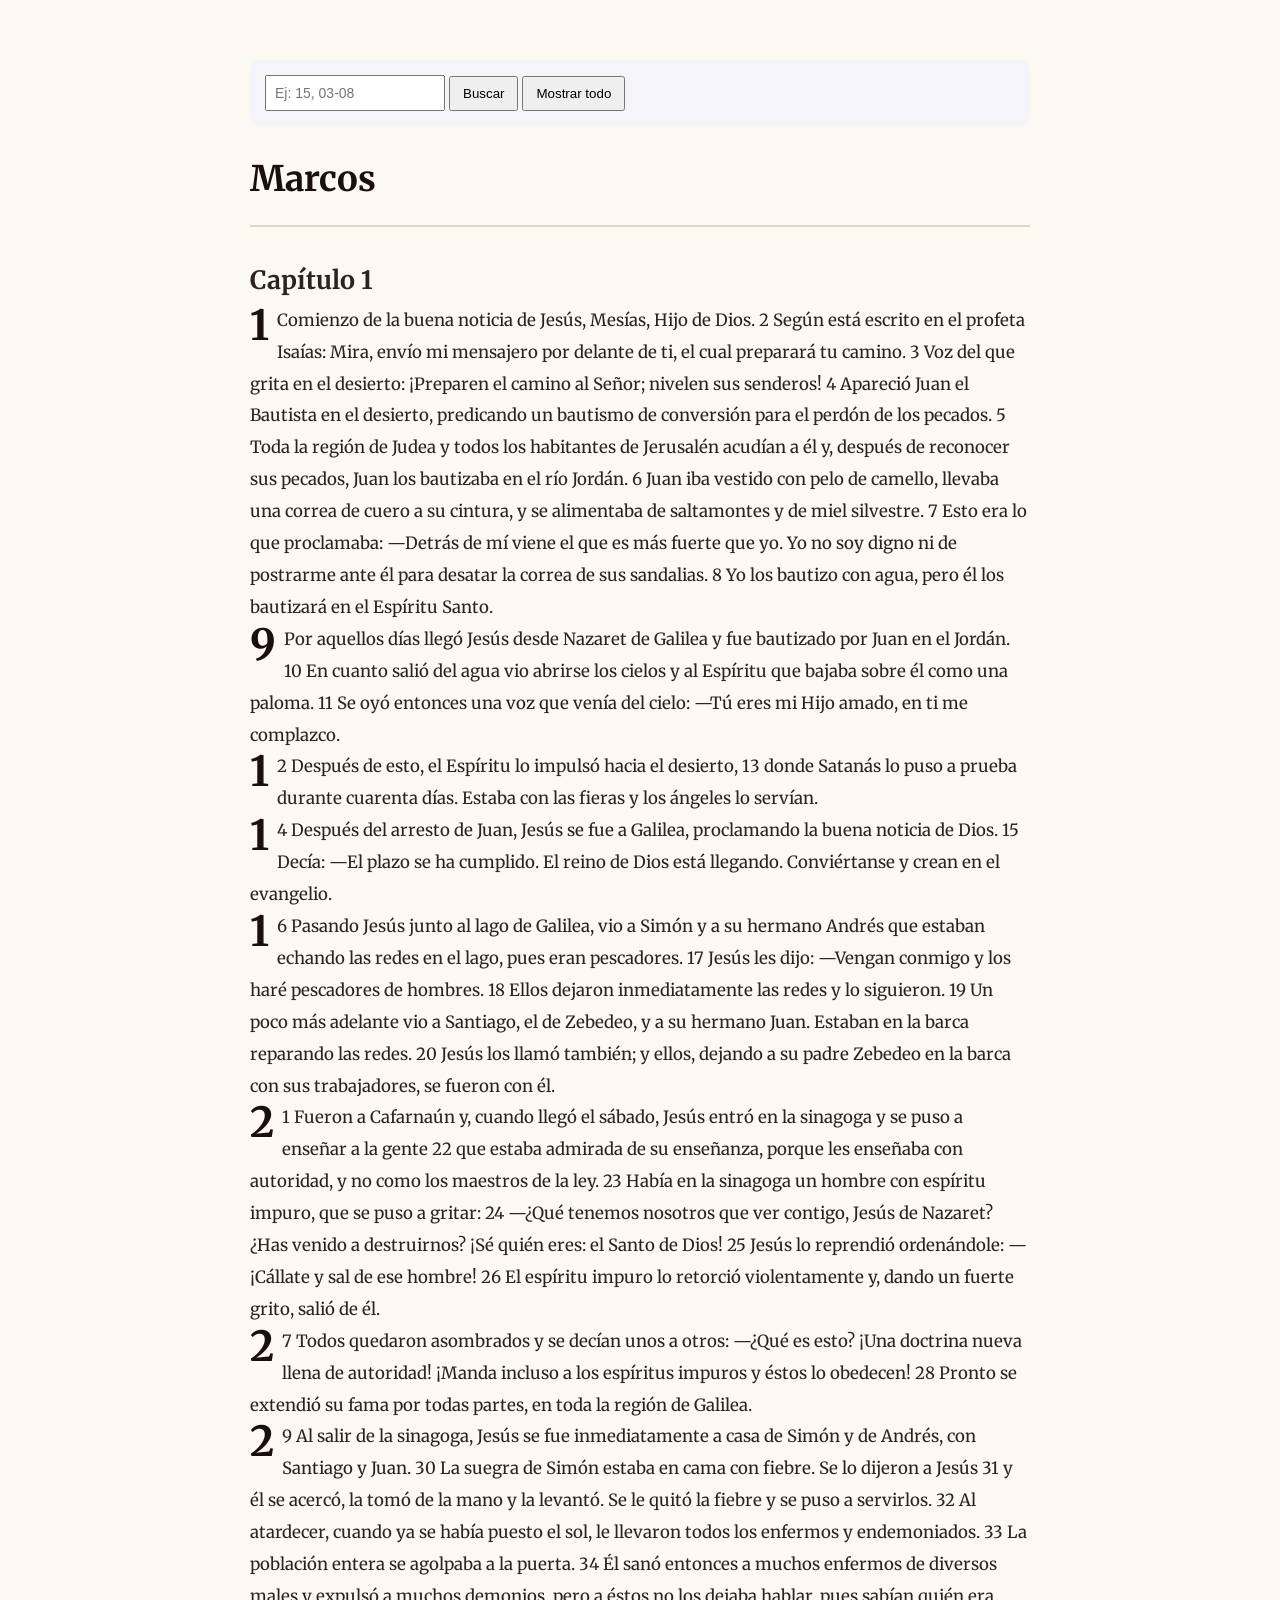
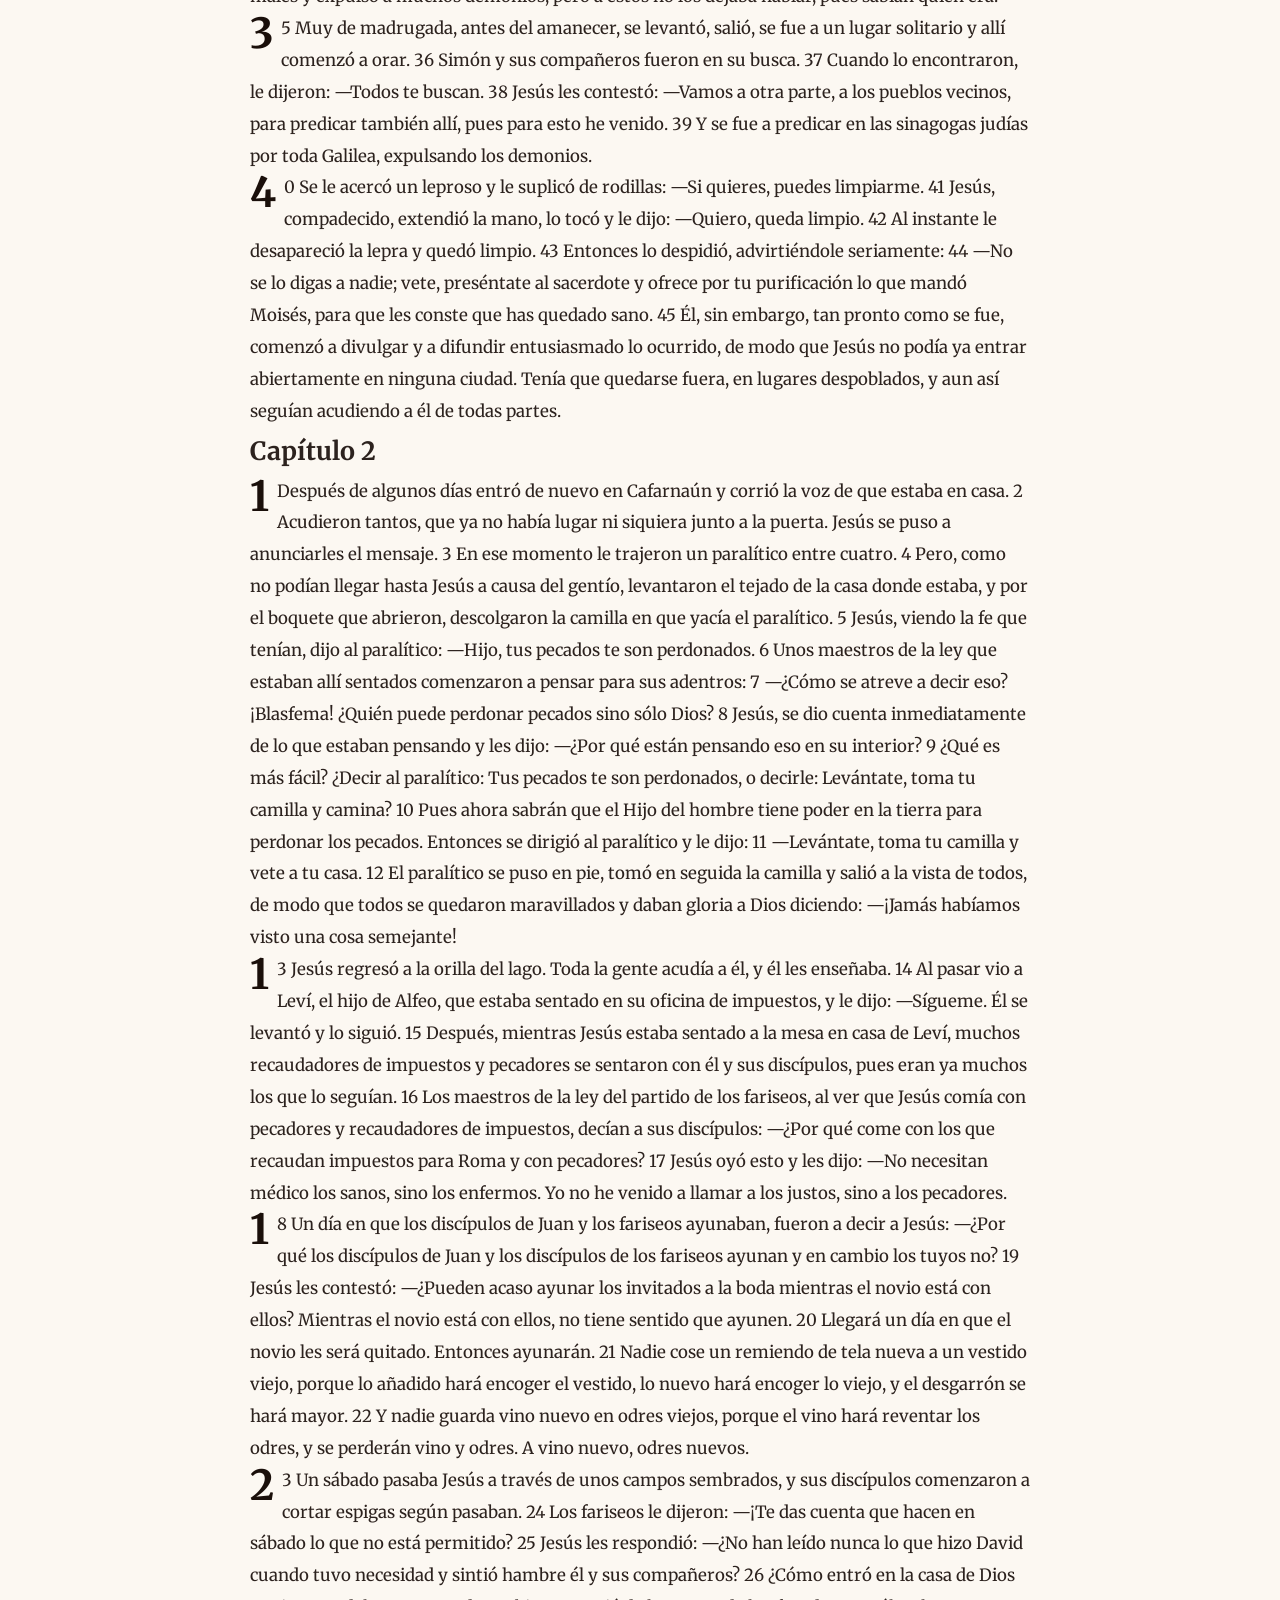
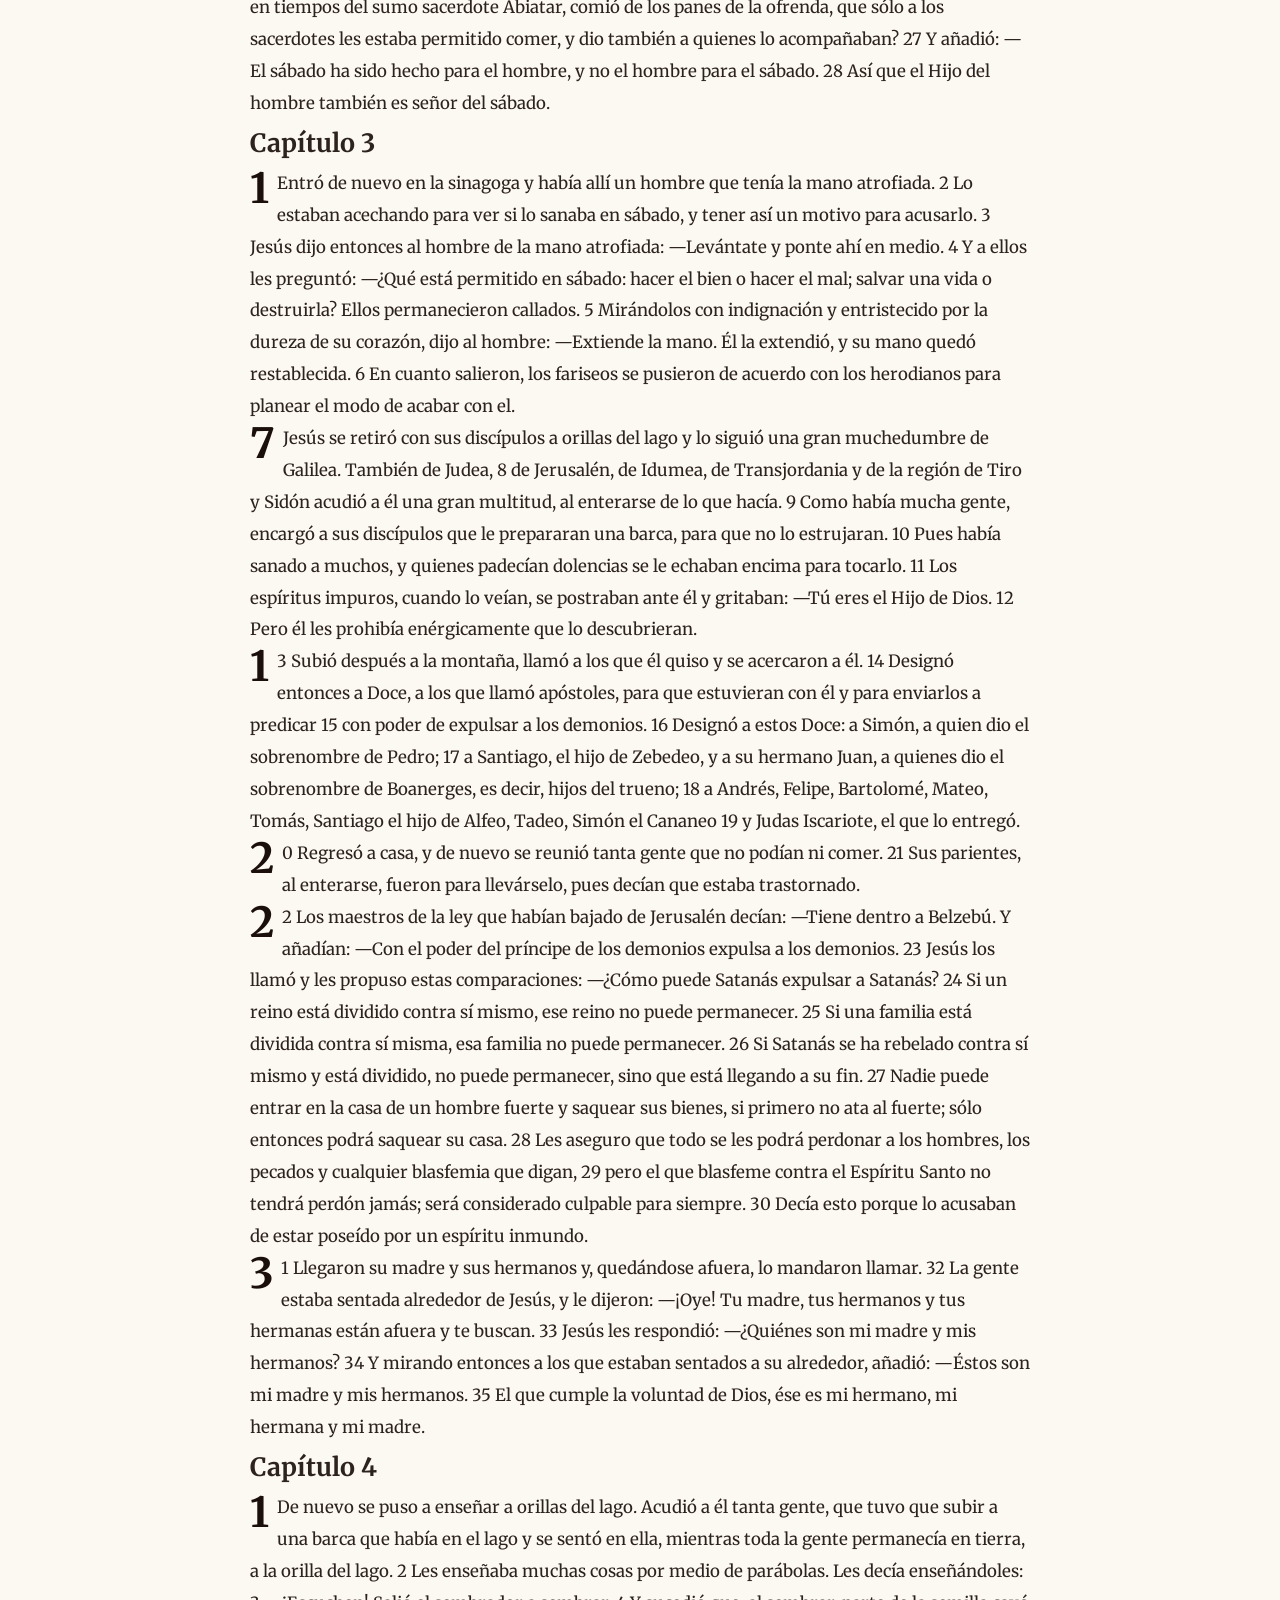
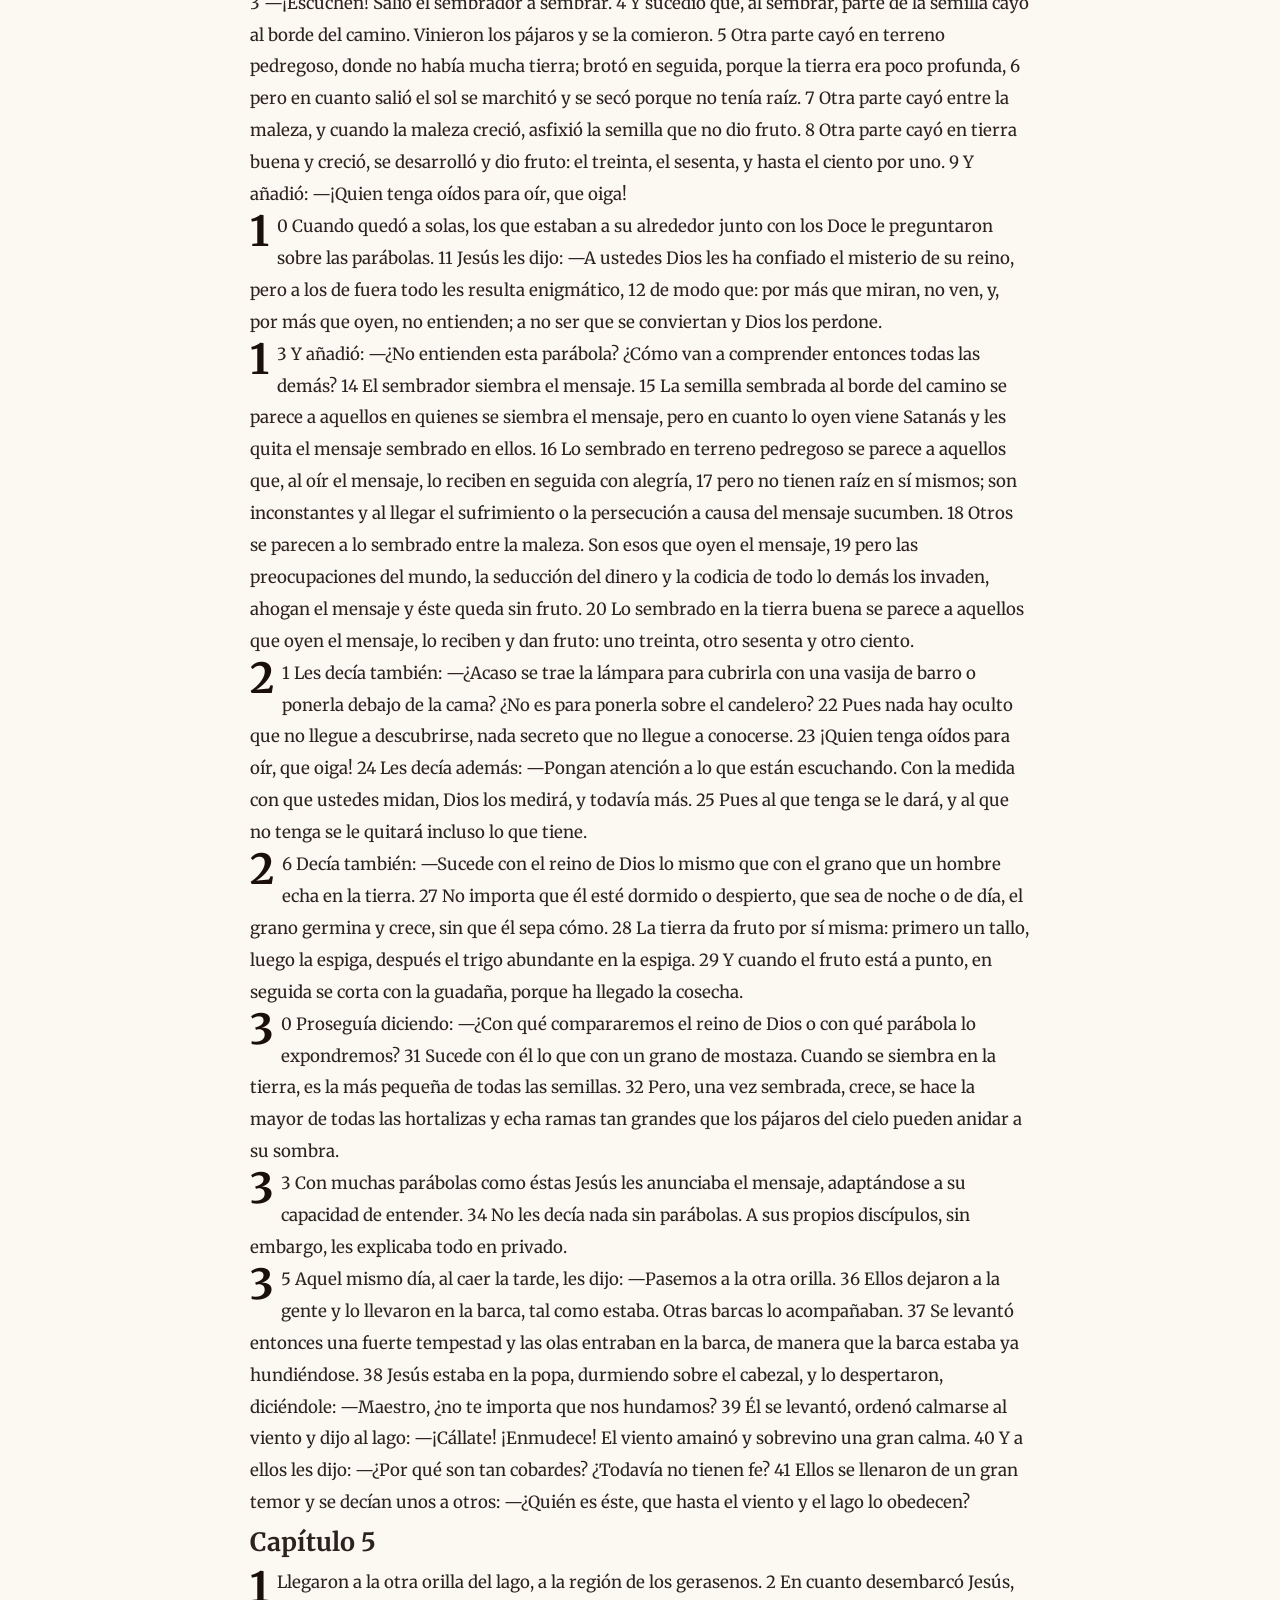
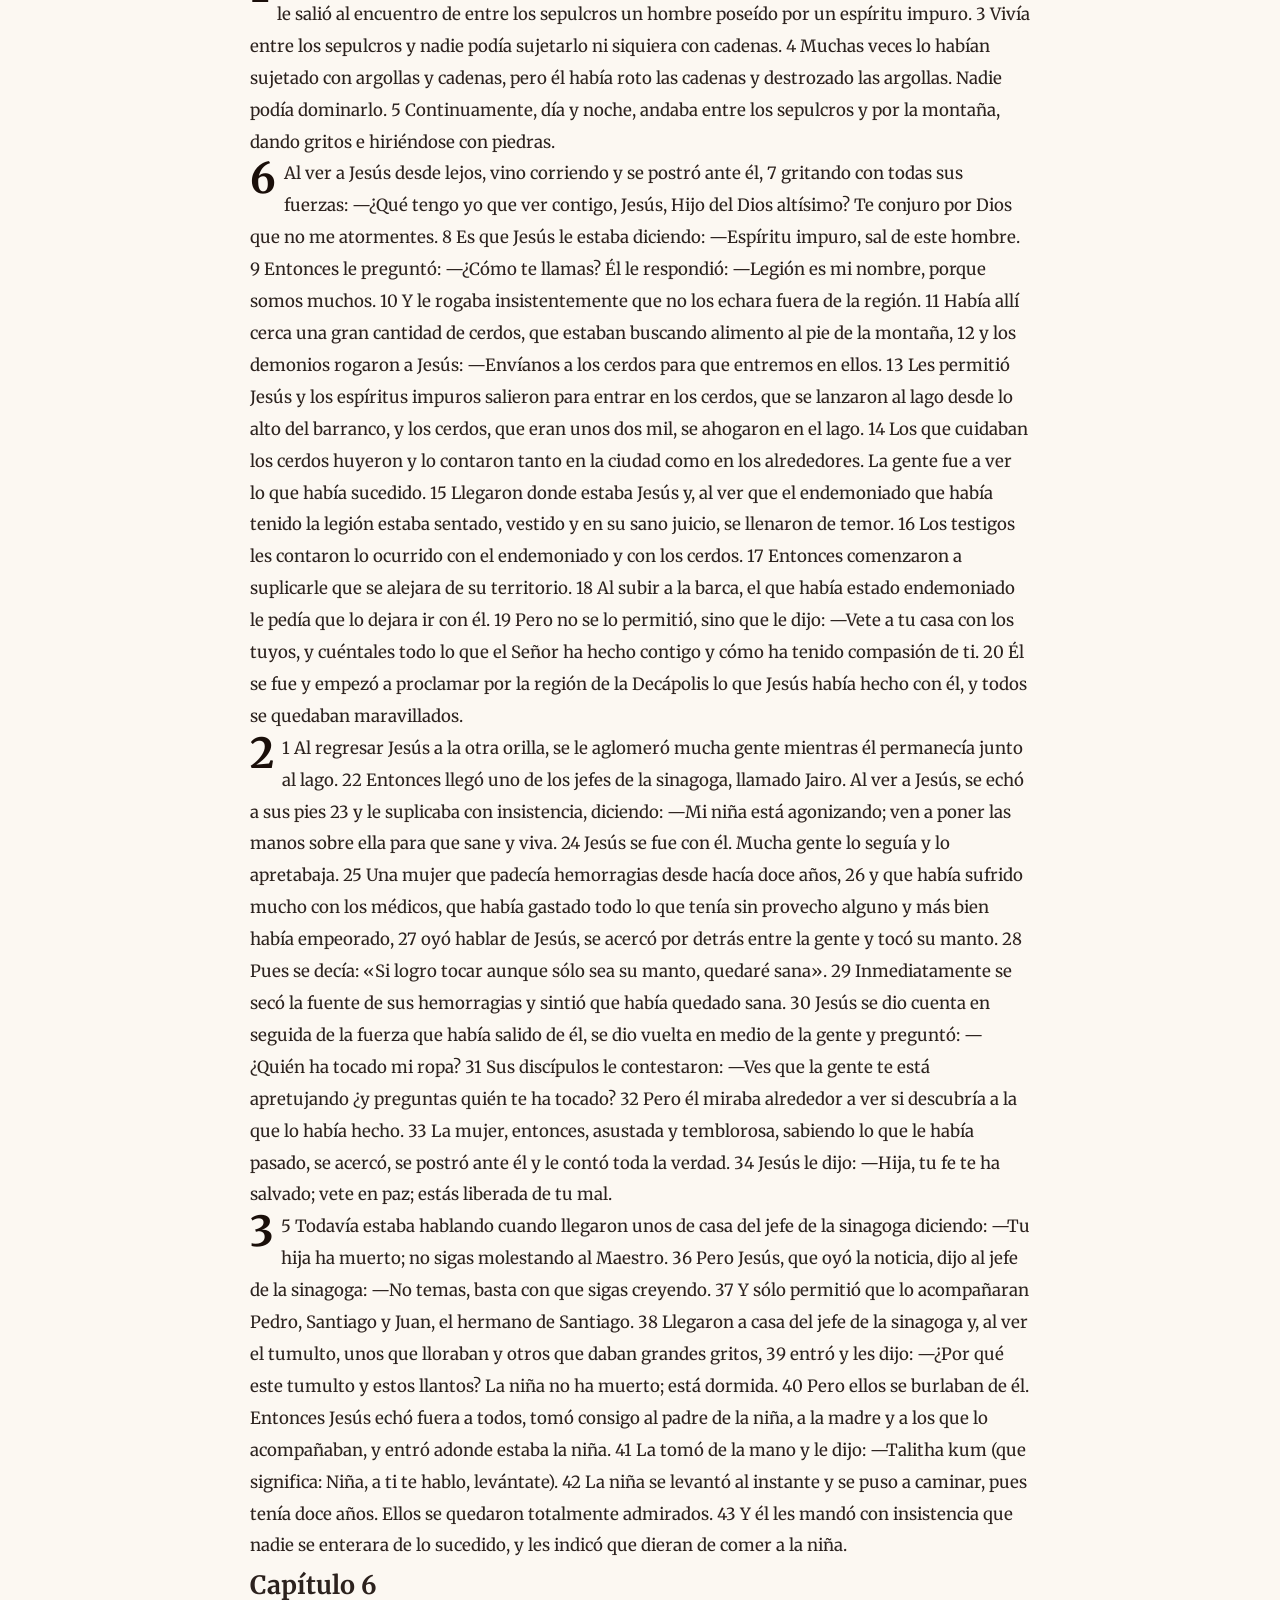
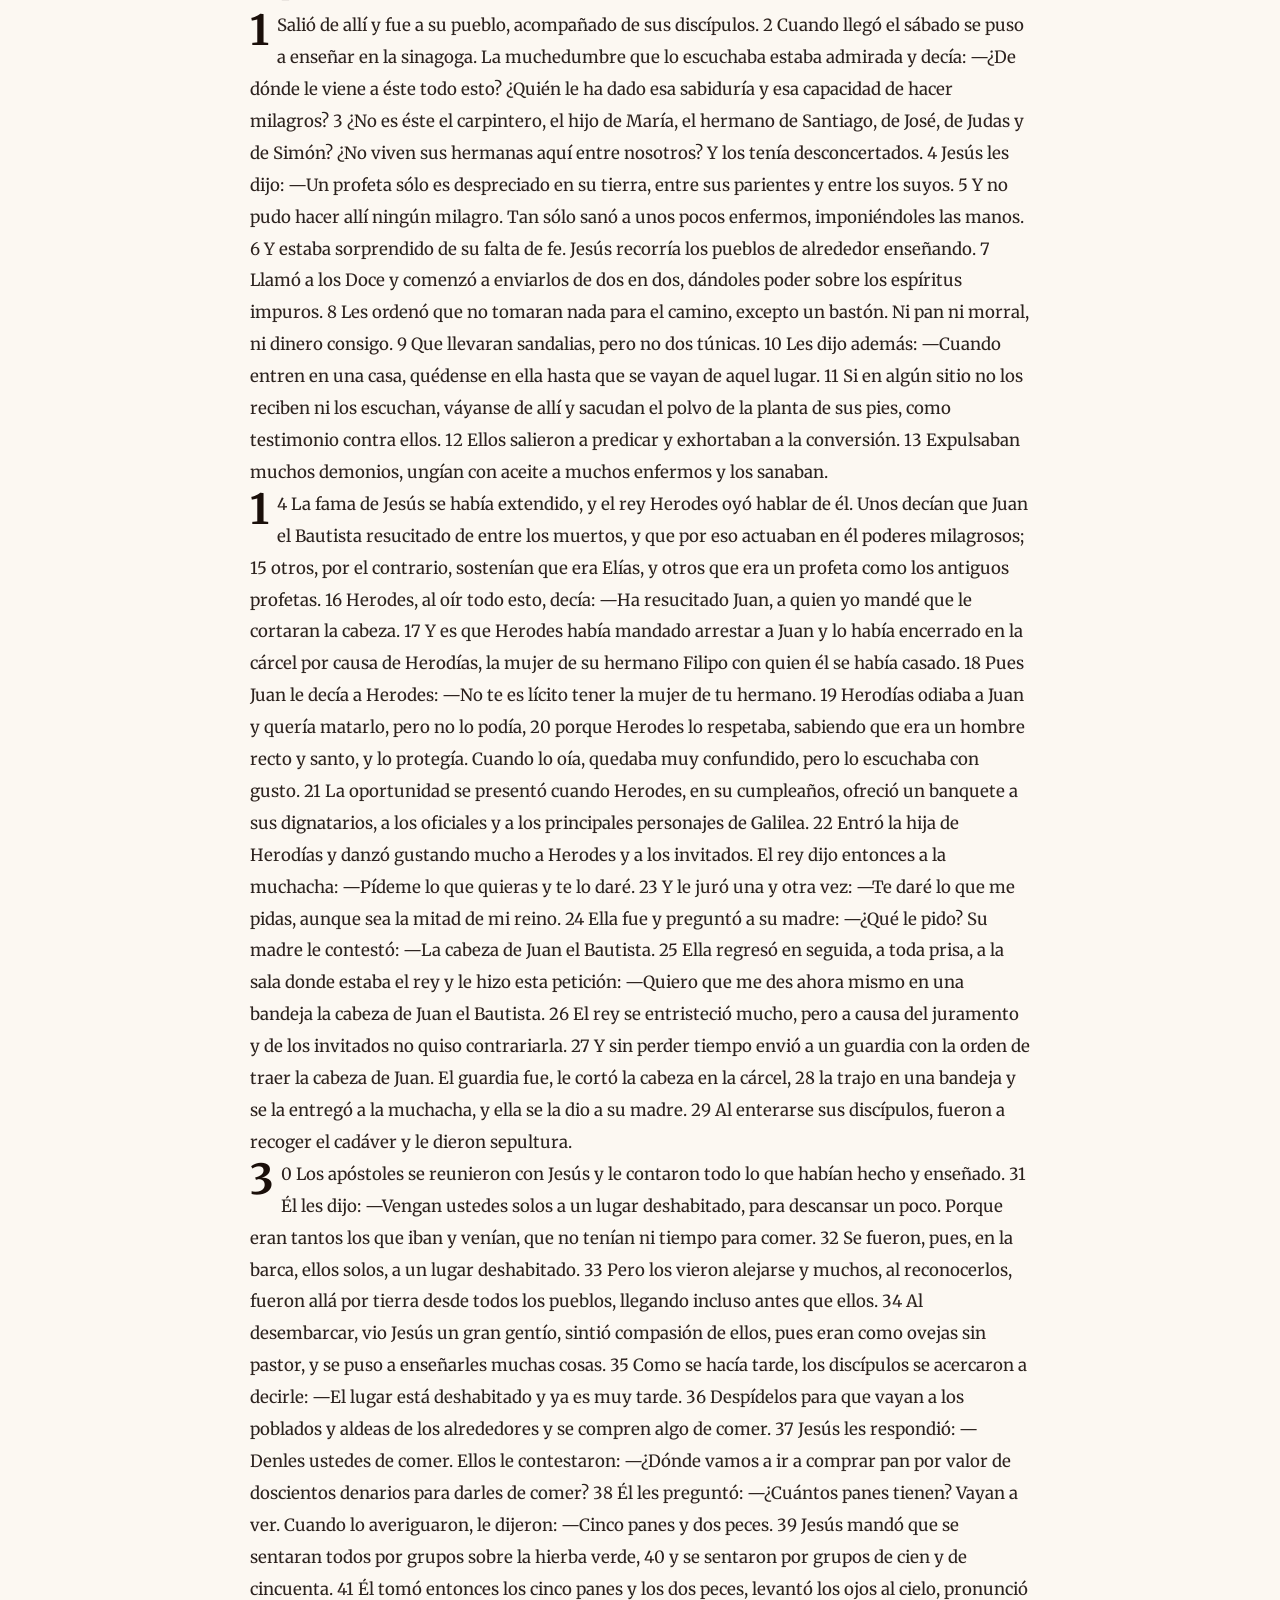
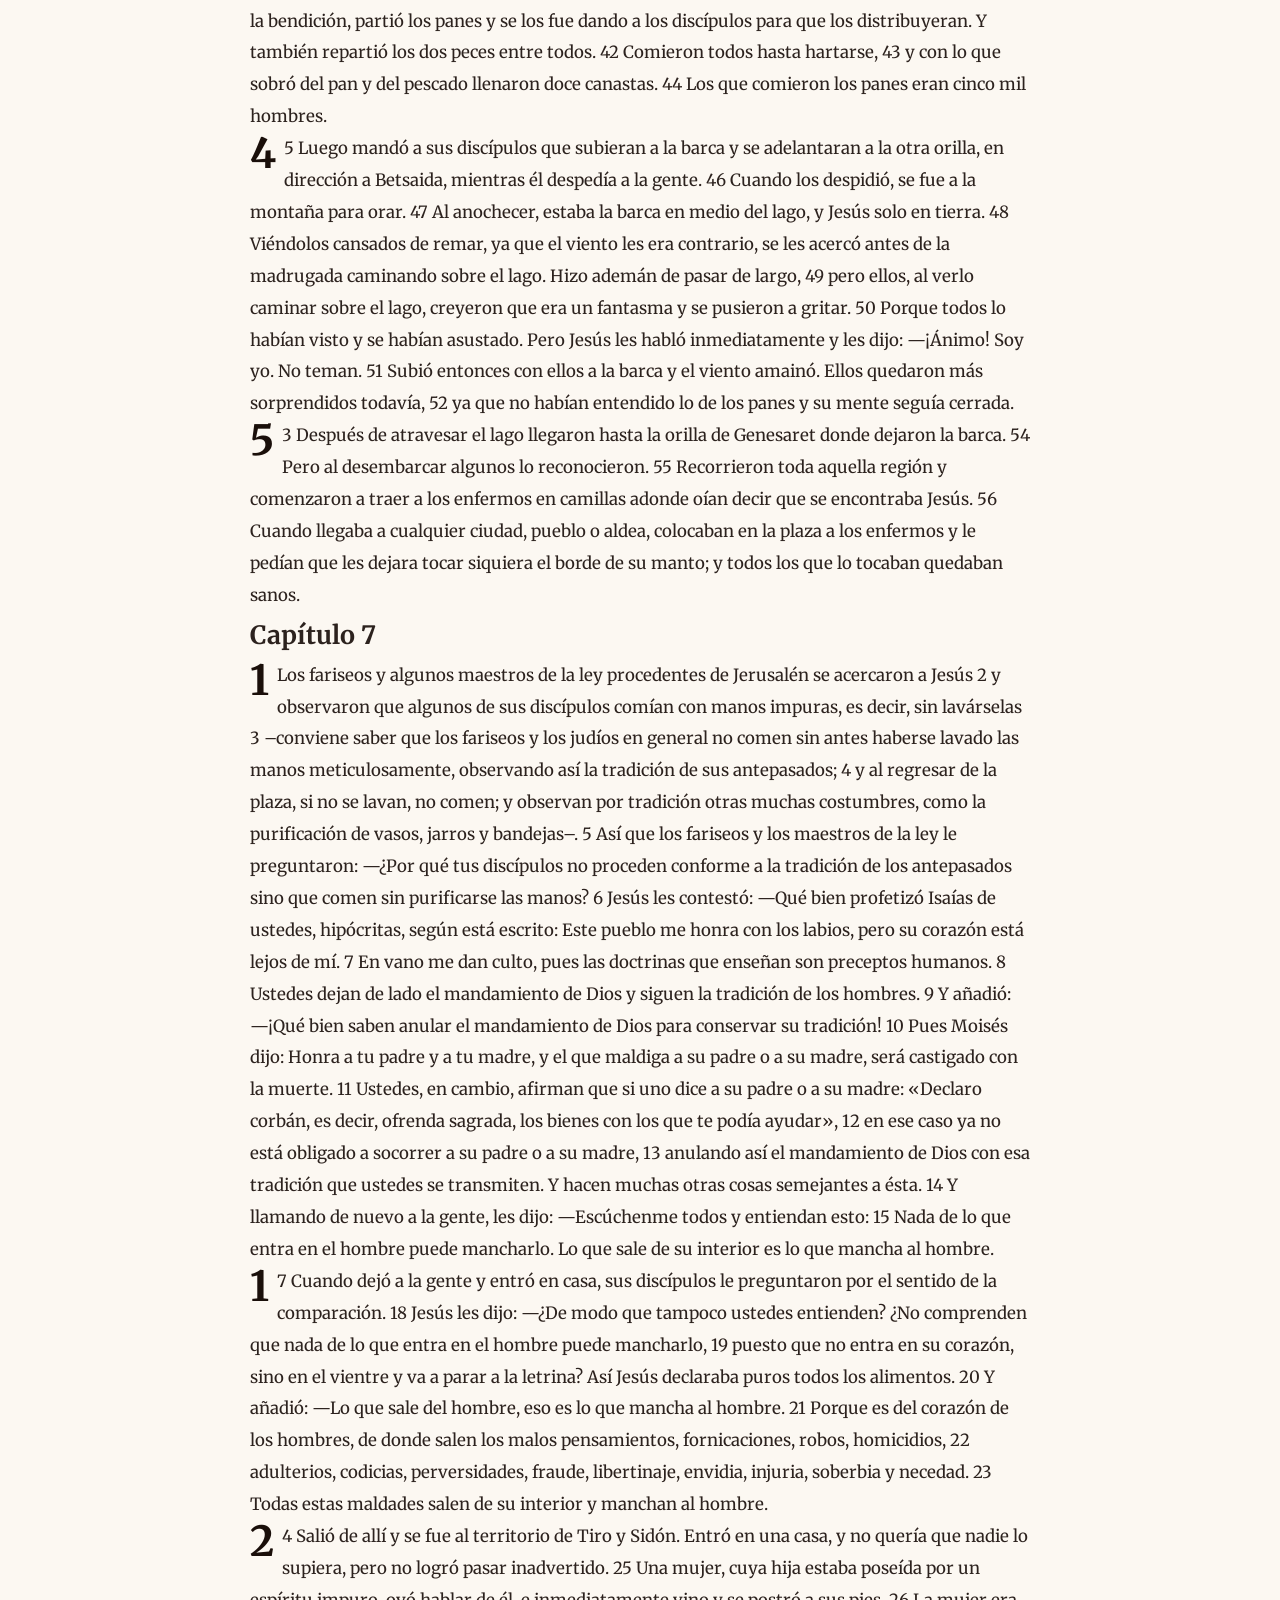
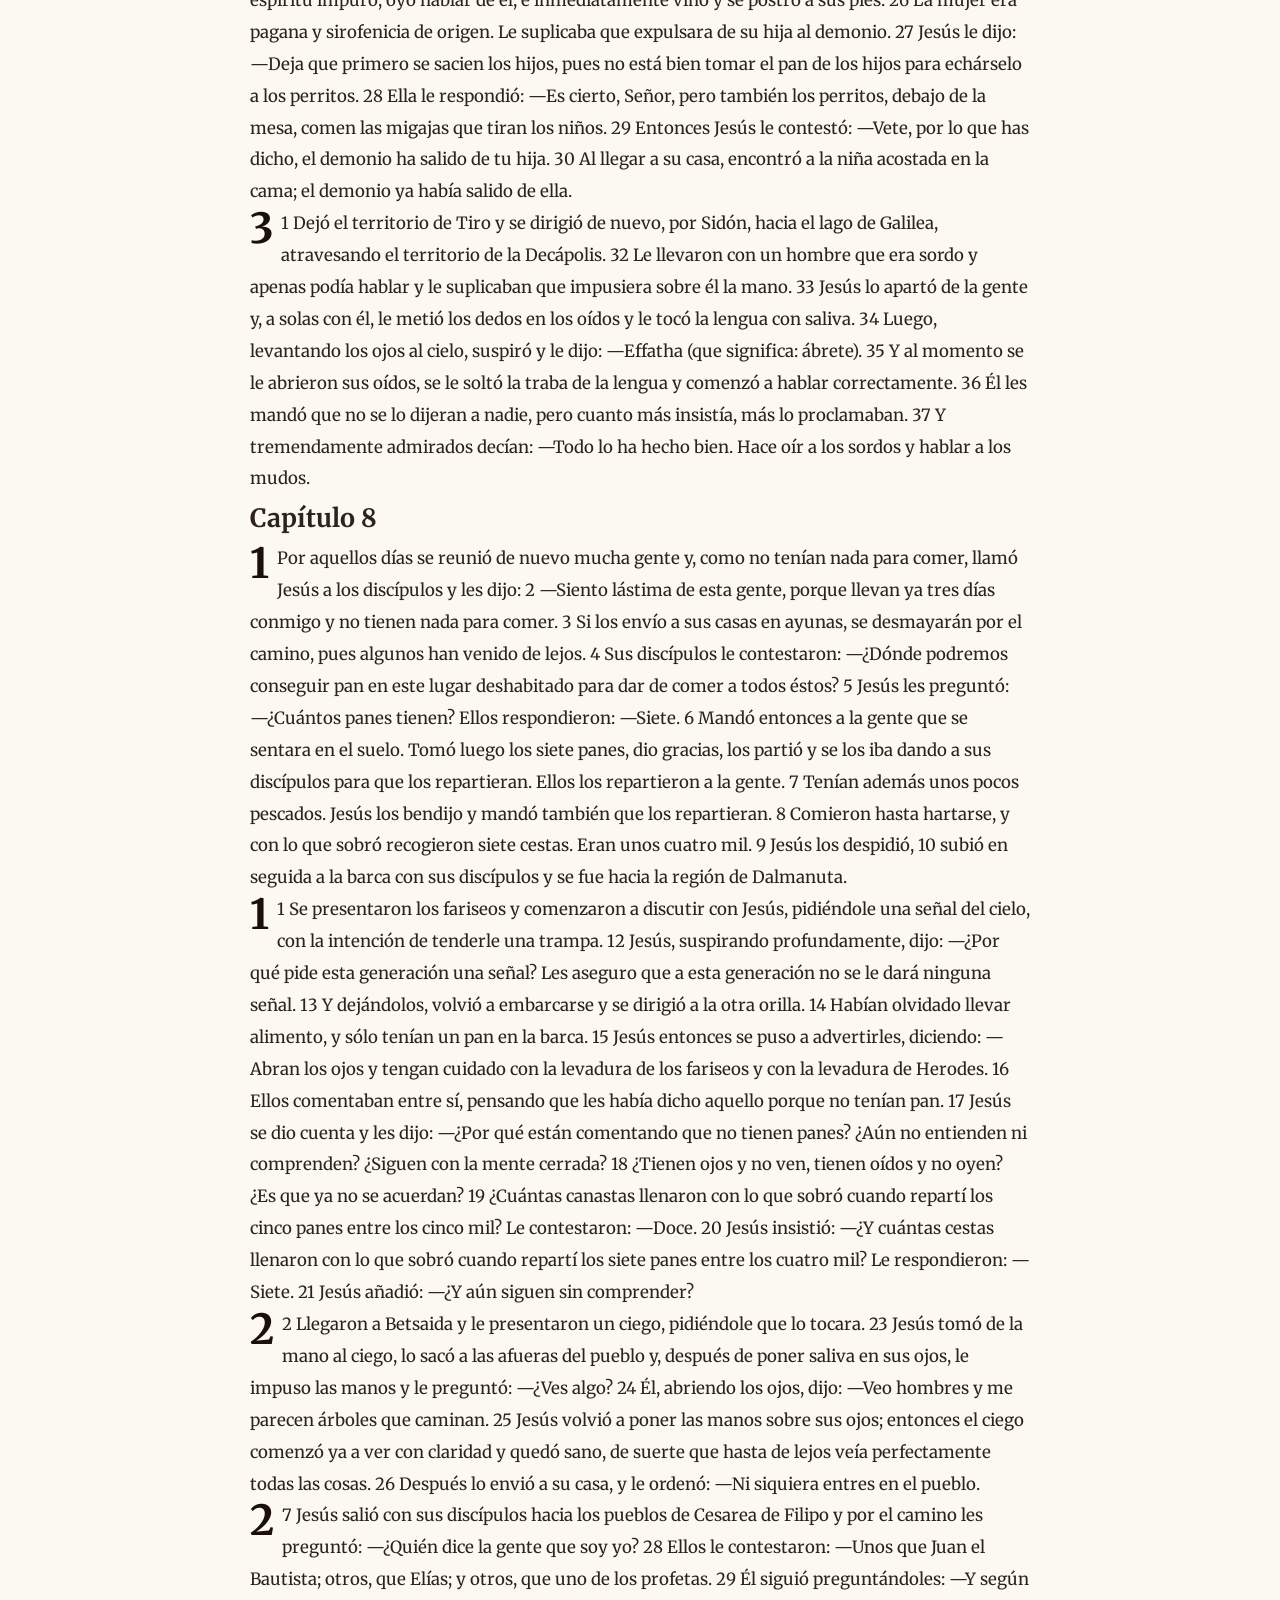
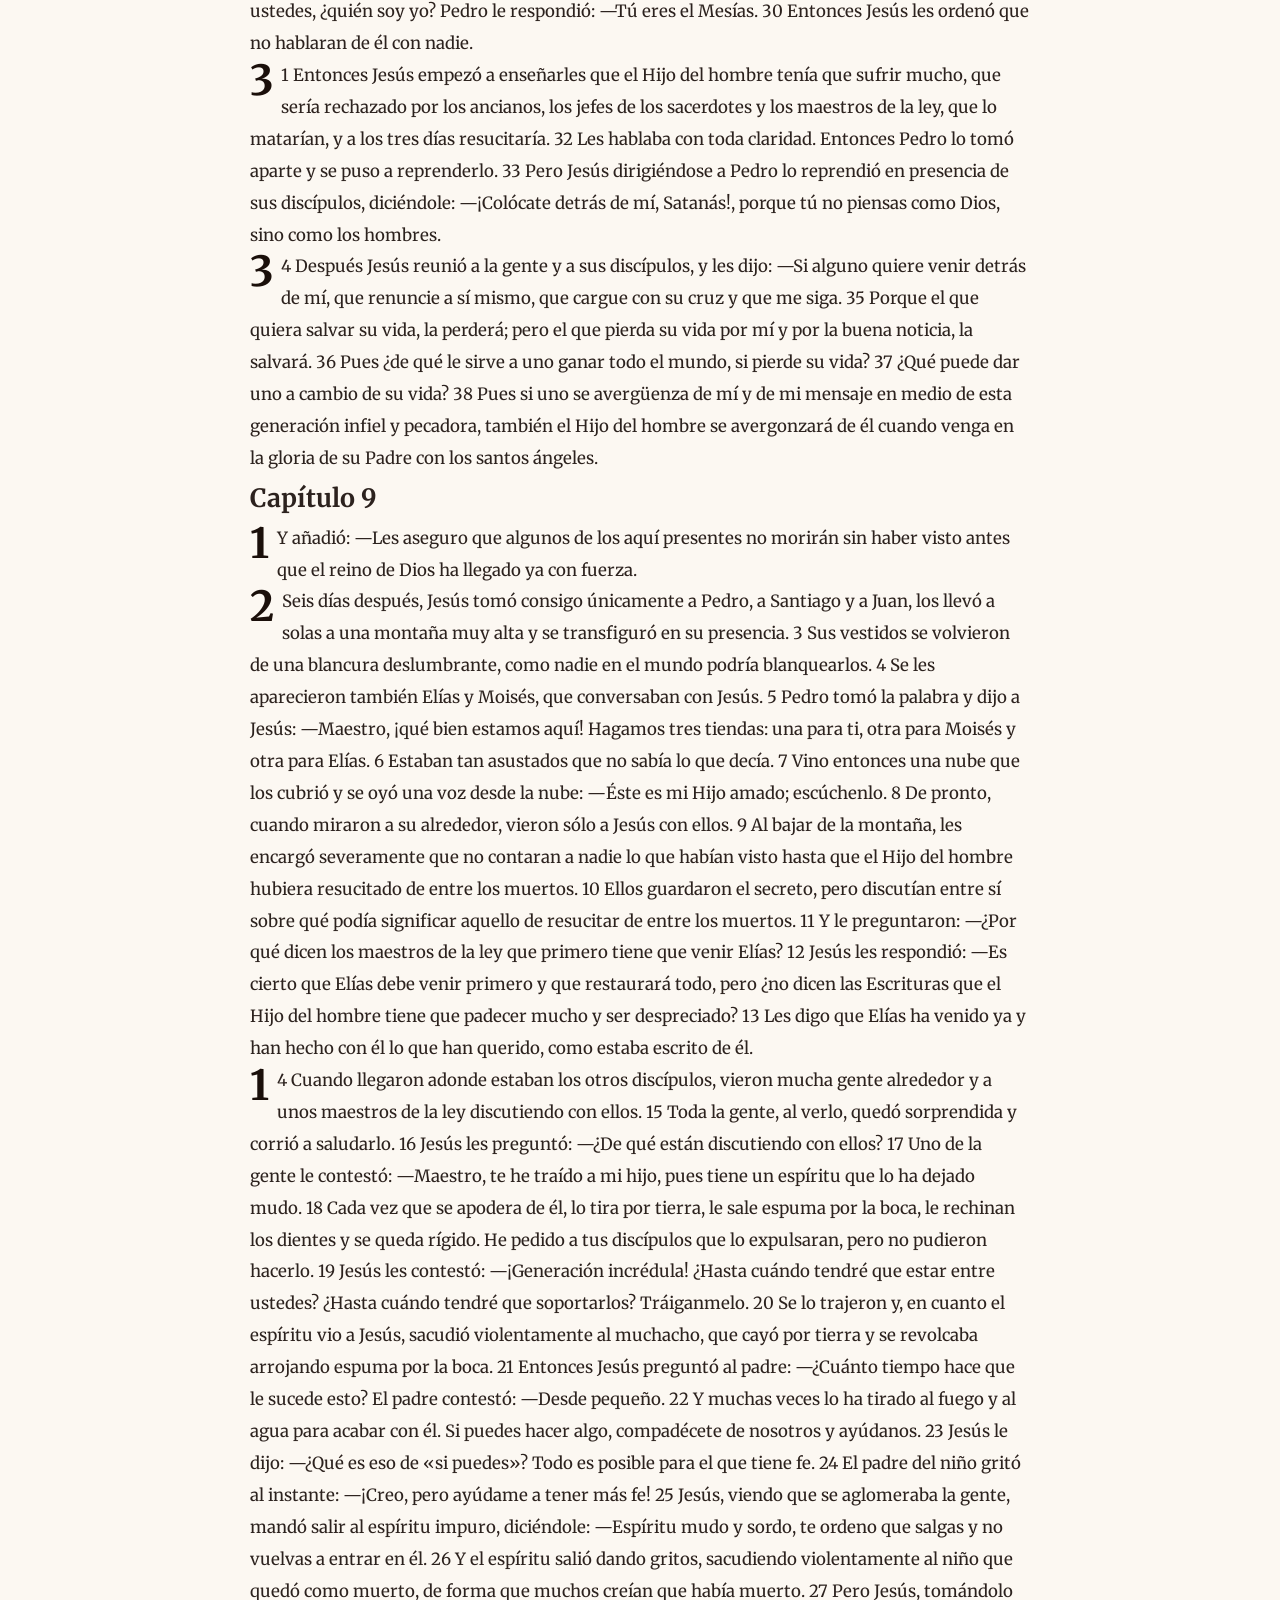
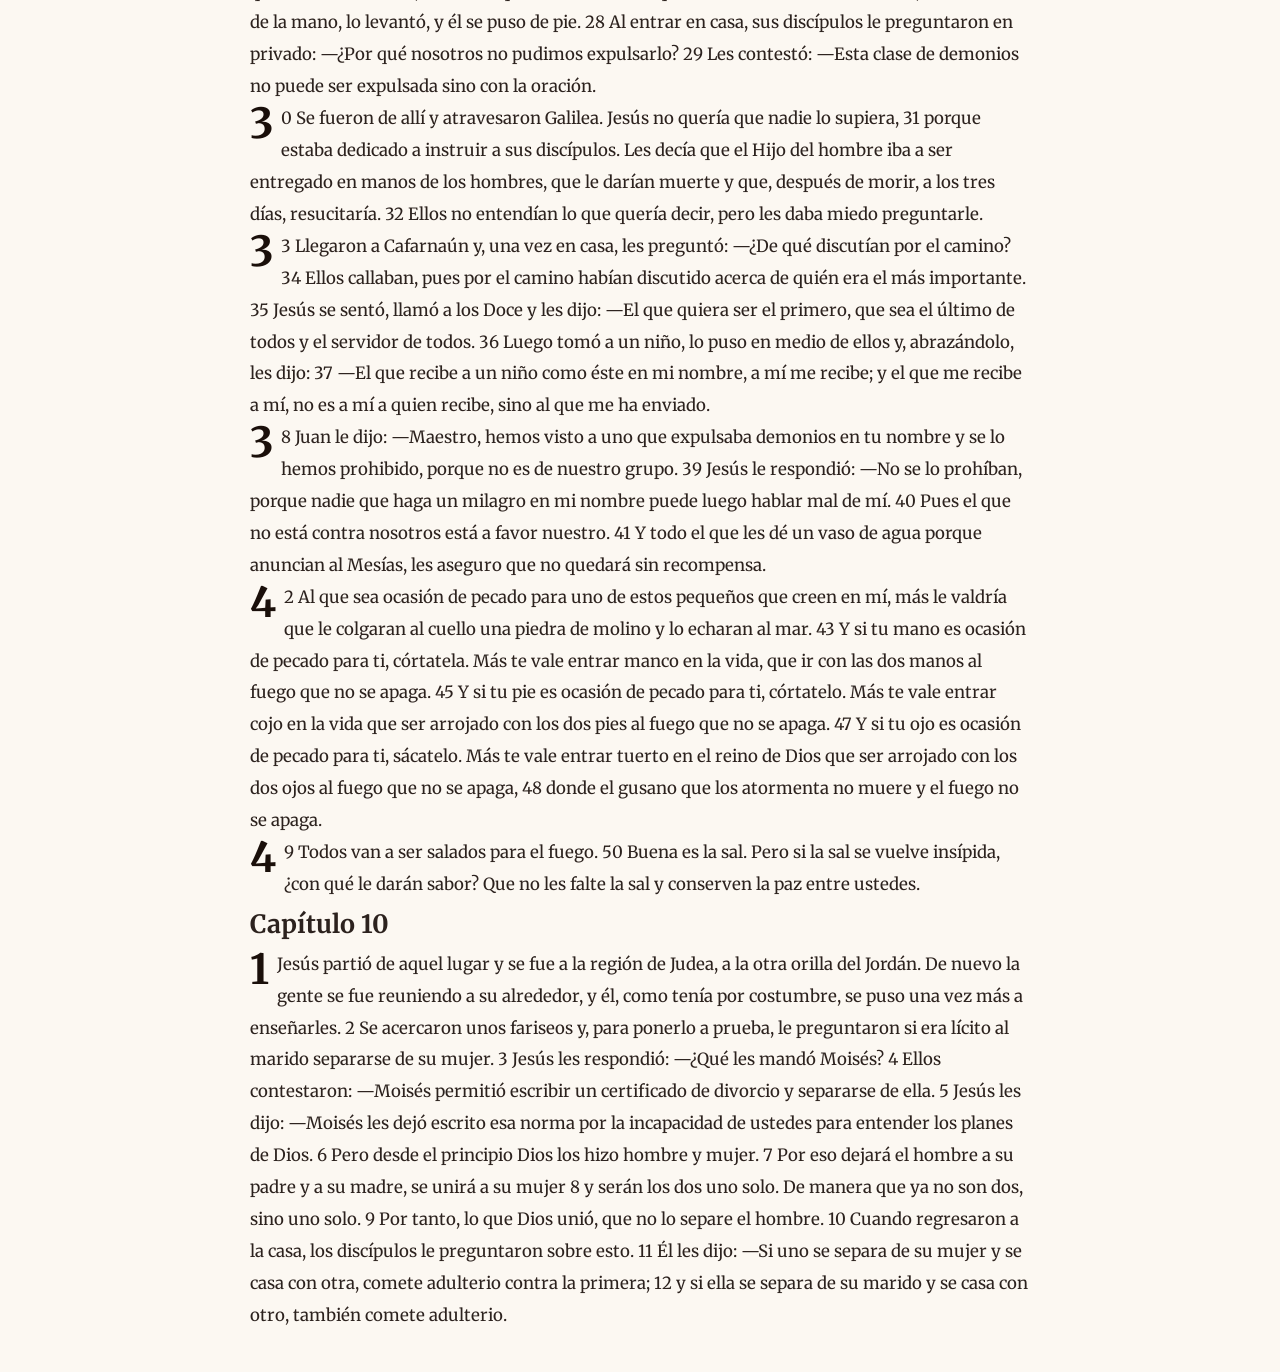
==== libros/marcos.html @ 0fc733c4 "21/08/2026" ====
<!DOCTYPE html>
<html lang="es">
<head>
  <meta charset="UTF-8">
  <meta name="viewport" content="width=device-width, initial-scale=1.0">
  <title>Marcos</title>
  <link rel="stylesheet" href="estilos-libro.css">
  <script src="buscador.js" defer></script>
</head>
<body>

  <div style="margin: 20px 0; padding: 15px; background: #f4f4f9; border-radius: 8px;">
    <input type="text" id="inputBusqueda" placeholder="Ej: 15, 03-08" style="padding: 8px; font-size: 14px; width: 180px;">
    <button onclick="buscarCita()" style="padding: 8px 12px; cursor: pointer;">Buscar</button>
    <button onclick="limpiarBusqueda()" style="padding: 8px 12px; cursor: pointer;">Mostrar todo</button>
  </div>

  <h1>Marcos</h1>

  <div id="contenidoLibro">
    <h2>Capítulo 1</h2>
    <p><span class="versiculo">1</span> Comienzo de la buena noticia de Jesús, Mesías, Hijo de Dios. <span class="versiculo">2</span> Según está escrito en el profeta Isaías: Mira, envío mi mensajero por delante de ti, el cual preparará tu camino. <span class="versiculo">3</span> Voz del que grita en el desierto: ¡Preparen el camino al Señor; nivelen sus senderos! <span class="versiculo">4</span> Apareció Juan el Bautista en el desierto, predicando un bautismo de conversión para el perdón de los pecados. <span class="versiculo">5</span> Toda la región de Judea y todos los habitantes de Jerusalén acudían a él y, después de reconocer sus pecados, Juan los bautizaba en el río Jordán. <span class="versiculo">6</span> Juan iba vestido con pelo de camello, llevaba una correa de cuero a su cintura, y se alimentaba de saltamontes y de miel silvestre. <span class="versiculo">7</span> Esto era lo que proclamaba: —Detrás de mí viene el que es más fuerte que yo. Yo no soy digno ni de postrarme ante él para desatar la correa de sus sandalias. <span class="versiculo">8</span> Yo los bautizo con agua, pero él los bautizará en el Espíritu Santo.</p>
    <p><span class="versiculo">9</span> Por aquellos días llegó Jesús desde Nazaret de Galilea y fue bautizado por Juan en el Jordán. <span class="versiculo">10</span> En cuanto salió del agua vio abrirse los cielos y al Espíritu que bajaba sobre él como una paloma. <span class="versiculo">11</span> Se oyó entonces una voz que venía del cielo: —Tú eres mi Hijo amado, en ti me complazco.</p>
    <p><span class="versiculo">12</span> Después de esto, el Espíritu lo impulsó hacia el desierto, <span class="versiculo">13</span> donde Satanás lo puso a prueba durante cuarenta días. Estaba con las fieras y los ángeles lo servían.</p>
    <p><span class="versiculo">14</span> Después del arresto de Juan, Jesús se fue a Galilea, proclamando la buena noticia de Dios. <span class="versiculo">15</span> Decía: —El plazo se ha cumplido. El reino de Dios está llegando. Conviértanse y crean en el evangelio.</p>
    <p><span class="versiculo">16</span> Pasando Jesús junto al lago de Galilea, vio a Simón y a su hermano Andrés que estaban echando las redes en el lago, pues eran pescadores. <span class="versiculo">17</span> Jesús les dijo: —Vengan conmigo y los haré pescadores de hombres. <span class="versiculo">18</span> Ellos dejaron inmediatamente las redes y lo siguieron. <span class="versiculo">19</span> Un poco más adelante vio a Santiago, el de Zebedeo, y a su hermano Juan. Estaban en la barca reparando las redes. <span class="versiculo">20</span> Jesús los llamó también; y ellos, dejando a su padre Zebedeo en la barca con sus trabajadores, se fueron con él.</p>
    <p><span class="versiculo">21</span> Fueron a Cafarnaún y, cuando llegó el sábado, Jesús entró en la sinagoga y se puso a enseñar a la gente <span class="versiculo">22</span> que estaba admirada de su enseñanza, porque les enseñaba con autoridad, y no como los maestros de la ley. <span class="versiculo">23</span> Había en la sinagoga un hombre con espíritu impuro, que se puso a gritar: <span class="versiculo">24</span> —¿Qué tenemos nosotros que ver contigo, Jesús de Nazaret? ¿Has venido a destruirnos? ¡Sé quién eres: el Santo de Dios! <span class="versiculo">25</span> Jesús lo reprendió ordenándole: —¡Cállate y sal de ese hombre! <span class="versiculo">26</span> El espíritu impuro lo retorció violentamente y, dando un fuerte grito, salió de él.</p>
    <p><span class="versiculo">27</span> Todos quedaron asombrados y se decían unos a otros: —¿Qué es esto? ¡Una doctrina nueva llena de autoridad! ¡Manda incluso a los espíritus impuros y éstos lo obedecen! <span class="versiculo">28</span> Pronto se extendió su fama por todas partes, en toda la región de Galilea.</p>
    <p><span class="versiculo">29</span> Al salir de la sinagoga, Jesús se fue inmediatamente a casa de Simón y de Andrés, con Santiago y Juan. <span class="versiculo">30</span> La suegra de Simón estaba en cama con fiebre. Se lo dijeron a Jesús <span class="versiculo">31</span> y él se acercó, la tomó de la mano y la levantó. Se le quitó la fiebre y se puso a servirlos. <span class="versiculo">32</span> Al atardecer, cuando ya se había puesto el sol, le llevaron todos los enfermos y endemoniados. <span class="versiculo">33</span> La población entera se agolpaba a la puerta. <span class="versiculo">34</span> Él sanó entonces a muchos enfermos de diversos males y expulsó a muchos demonios, pero a éstos no los dejaba hablar, pues sabían quién era.</p>
    <p><span class="versiculo">35</span> Muy de madrugada, antes del amanecer, se levantó, salió, se fue a un lugar solitario y allí comenzó a orar. <span class="versiculo">36</span> Simón y sus compañeros fueron en su busca. <span class="versiculo">37</span> Cuando lo encontraron, le dijeron: —Todos te buscan. <span class="versiculo">38</span> Jesús les contestó: —Vamos a otra parte, a los pueblos vecinos, para predicar también allí, pues para esto he venido. <span class="versiculo">39</span> Y se fue a predicar en las sinagogas judías por toda Galilea, expulsando los demonios.</p>
    <p><span class="versiculo">40</span> Se le acercó un leproso y le suplicó de rodillas: —Si quieres, puedes limpiarme. <span class="versiculo">41</span> Jesús, compadecido, extendió la mano, lo tocó y le dijo: —Quiero, queda limpio. <span class="versiculo">42</span> Al instante le desapareció la lepra y quedó limpio. <span class="versiculo">43</span> Entonces lo despidió, advirtiéndole seriamente: <span class="versiculo">44</span> —No se lo digas a nadie; vete, preséntate al sacerdote y ofrece por tu purificación lo que mandó Moisés, para que les conste que has quedado sano. <span class="versiculo">45</span> Él, sin embargo, tan pronto como se fue, comenzó a divulgar y a difundir entusiasmado lo ocurrido, de modo que Jesús no podía ya entrar abiertamente en ninguna ciudad. Tenía que quedarse fuera, en lugares despoblados, y aun así seguían acudiendo a él de todas partes.</p>

    <h2>Capítulo 2</h2>
    <p><span class="versiculo">1</span> Después de algunos días entró de nuevo en Cafarnaún y corrió la voz de que estaba en casa. <span class="versiculo">2</span> Acudieron tantos, que ya no había lugar ni siquiera junto a la puerta. Jesús se puso a anunciarles el mensaje. <span class="versiculo">3</span> En ese momento le trajeron un paralítico entre cuatro. <span class="versiculo">4</span> Pero, como no podían llegar hasta Jesús a causa del gentío, levantaron el tejado de la casa donde estaba, y por el boquete que abrieron, descolgaron la camilla en que yacía el paralítico. <span class="versiculo">5</span> Jesús, viendo la fe que tenían, dijo al paralítico: —Hijo, tus pecados te son perdonados. <span class="versiculo">6</span> Unos maestros de la ley que estaban allí sentados comenzaron a pensar para sus adentros: <span class="versiculo">7</span> —¿Cómo se atreve a decir eso? ¡Blasfema! ¿Quién puede perdonar pecados sino sólo Dios? <span class="versiculo">8</span> Jesús, se dio cuenta inmediatamente de lo que estaban pensando y les dijo: —¿Por qué están pensando eso en su interior? <span class="versiculo">9</span> ¿Qué es más fácil? ¿Decir al paralítico: Tus pecados te son perdonados, o decirle: Levántate, toma tu camilla y camina? <span class="versiculo">10</span> Pues ahora sabrán que el Hijo del hombre tiene poder en la tierra para perdonar los pecados. Entonces se dirigió al paralítico y le dijo: <span class="versiculo">11</span> —Levántate, toma tu camilla y vete a tu casa. <span class="versiculo">12</span> El paralítico se puso en pie, tomó en seguida la camilla y salió a la vista de todos, de modo que todos se quedaron maravillados y daban gloria a Dios diciendo: —¡Jamás habíamos visto una cosa semejante!</p>
    <p><span class="versiculo">13</span> Jesús regresó a la orilla del lago. Toda la gente acudía a él, y él les enseñaba. <span class="versiculo">14</span> Al pasar vio a Leví, el hijo de Alfeo, que estaba sentado en su oficina de impuestos, y le dijo: —Sígueme. Él se levantó y lo siguió. <span class="versiculo">15</span> Después, mientras Jesús estaba sentado a la mesa en casa de Leví, muchos recaudadores de impuestos y pecadores se sentaron con él y sus discípulos, pues eran ya muchos los que lo seguían. <span class="versiculo">16</span> Los maestros de la ley del partido de los fariseos, al ver que Jesús comía con pecadores y recaudadores de impuestos, decían a sus discípulos: —¿Por qué come con los que recaudan impuestos para Roma y con pecadores? <span class="versiculo">17</span> Jesús oyó esto y les dijo: —No necesitan médico los sanos, sino los enfermos. Yo no he venido a llamar a los justos, sino a los pecadores.</p>
    <p><span class="versiculo">18</span> Un día en que los discípulos de Juan y los fariseos ayunaban, fueron a decir a Jesús: —¿Por qué los discípulos de Juan y los discípulos de los fariseos ayunan y en cambio los tuyos no? <span class="versiculo">19</span> Jesús les contestó: —¿Pueden acaso ayunar los invitados a la boda mientras el novio está con ellos? Mientras el novio está con ellos, no tiene sentido que ayunen. <span class="versiculo">20</span> Llegará un día en que el novio les será quitado. Entonces ayunarán. <span class="versiculo">21</span> Nadie cose un remiendo de tela nueva a un vestido viejo, porque lo añadido hará encoger el vestido, lo nuevo hará encoger lo viejo, y el desgarrón se hará mayor. <span class="versiculo">22</span> Y nadie guarda vino nuevo en odres viejos, porque el vino hará reventar los odres, y se perderán vino y odres. A vino nuevo, odres nuevos.</p>
    <p><span class="versiculo">23</span> Un sábado pasaba Jesús a través de unos campos sembrados, y sus discípulos comenzaron a cortar espigas según pasaban. <span class="versiculo">24</span> Los fariseos le dijeron: —¡Te das cuenta que hacen en sábado lo que no está permitido? <span class="versiculo">25</span> Jesús les respondió: —¿No han leído nunca lo que hizo David cuando tuvo necesidad y sintió hambre él y sus compañeros? <span class="versiculo">26</span> ¿Cómo entró en la casa de Dios en tiempos del sumo sacerdote Abiatar, comió de los panes de la ofrenda, que sólo a los sacerdotes les estaba permitido comer, y dio también a quienes lo acompañaban? <span class="versiculo">27</span> Y añadió: —El sábado ha sido hecho para el hombre, y no el hombre para el sábado. <span class="versiculo">28</span> Así que el Hijo del hombre también es señor del sábado.</p>

    <h2>Capítulo 3</h2>
    <p><span class="versiculo">1</span> Entró de nuevo en la sinagoga y había allí un hombre que tenía la mano atrofiada. <span class="versiculo">2</span> Lo estaban acechando para ver si lo sanaba en sábado, y tener así un motivo para acusarlo. <span class="versiculo">3</span> Jesús dijo entonces al hombre de la mano atrofiada: —Levántate y ponte ahí en medio. <span class="versiculo">4</span> Y a ellos les preguntó: —¿Qué está permitido en sábado: hacer el bien o hacer el mal; salvar una vida o destruirla? Ellos permanecieron callados. <span class="versiculo">5</span> Mirándolos con indignación y entristecido por la dureza de su corazón, dijo al hombre: —Extiende la mano. Él la extendió, y su mano quedó restablecida. <span class="versiculo">6</span> En cuanto salieron, los fariseos se pusieron de acuerdo con los herodianos para planear el modo de acabar con el.</p>
    <p><span class="versiculo">7</span> Jesús se retiró con sus discípulos a orillas del lago y lo siguió una gran muchedumbre de Galilea. También de Judea, <span class="versiculo">8</span> de Jerusalén, de Idumea, de Transjordania y de la región de Tiro y Sidón acudió a él una gran multitud, al enterarse de lo que hacía. <span class="versiculo">9</span> Como había mucha gente, encargó a sus discípulos que le prepararan una barca, para que no lo estrujaran. <span class="versiculo">10</span> Pues había sanado a muchos, y quienes padecían dolencias se le echaban encima para tocarlo. <span class="versiculo">11</span> Los espíritus impuros, cuando lo veían, se postraban ante él y gritaban: —Tú eres el Hijo de Dios. <span class="versiculo">12</span> Pero él les prohibía enérgicamente que lo descubrieran.</p>
    <p><span class="versiculo">13</span> Subió después a la montaña, llamó a los que él quiso y se acercaron a él. <span class="versiculo">14</span> Designó entonces a Doce, a los que llamó apóstoles, para que estuvieran con él y para enviarlos a predicar <span class="versiculo">15</span> con poder de expulsar a los demonios. <span class="versiculo">16</span> Designó a estos Doce: a Simón, a quien dio el sobrenombre de Pedro; <span class="versiculo">17</span> a Santiago, el hijo de Zebedeo, y a su hermano Juan, a quienes dio el sobrenombre de Boanerges, es decir, hijos del trueno; <span class="versiculo">18</span> a Andrés, Felipe, Bartolomé, Mateo, Tomás, Santiago el hijo de Alfeo, Tadeo, Simón el Cananeo <span class="versiculo">19</span> y Judas Iscariote, el que lo entregó.</p>
    <p><span class="versiculo">20</span> Regresó a casa, y de nuevo se reunió tanta gente que no podían ni comer. <span class="versiculo">21</span> Sus parientes, al enterarse, fueron para llevárselo, pues decían que estaba trastornado.</p>
    <p><span class="versiculo">22</span> Los maestros de la ley que habían bajado de Jerusalén decían: —Tiene dentro a Belzebú. Y añadían: —Con el poder del príncipe de los demonios expulsa a los demonios. <span class="versiculo">23</span> Jesús los llamó y les propuso estas comparaciones: —¿Cómo puede Satanás expulsar a Satanás? <span class="versiculo">24</span> Si un reino está dividido contra sí mismo, ese reino no puede permanecer. <span class="versiculo">25</span> Si una familia está dividida contra sí misma, esa familia no puede permanecer. <span class="versiculo">26</span> Si Satanás se ha rebelado contra sí mismo y está dividido, no puede permanecer, sino que está llegando a su fin. <span class="versiculo">27</span> Nadie puede entrar en la casa de un hombre fuerte y saquear sus bienes, si primero no ata al fuerte; sólo entonces podrá saquear su casa. <span class="versiculo">28</span> Les aseguro que todo se les podrá perdonar a los hombres, los pecados y cualquier blasfemia que digan, <span class="versiculo">29</span> pero el que blasfeme contra el Espíritu Santo no tendrá perdón jamás; será considerado culpable para siempre. <span class="versiculo">30</span> Decía esto porque lo acusaban de estar poseído por un espíritu inmundo.</p>
    <p><span class="versiculo">31</span> Llegaron su madre y sus hermanos y, quedándose afuera, lo mandaron llamar. <span class="versiculo">32</span> La gente estaba sentada alrededor de Jesús, y le dijeron: —¡Oye! Tu madre, tus hermanos y tus hermanas están afuera y te buscan. <span class="versiculo">33</span> Jesús les respondió: —¿Quiénes son mi madre y mis hermanos? <span class="versiculo">34</span> Y mirando entonces a los que estaban sentados a su alrededor, añadió: —Éstos son mi madre y mis hermanos. <span class="versiculo">35</span> El que cumple la voluntad de Dios, ése es mi hermano, mi hermana y mi madre.</p>

    <h2>Capítulo 4</h2>
    <p><span class="versiculo">1</span> De nuevo se puso a enseñar a orillas del lago. Acudió a él tanta gente, que tuvo que subir a una barca que había en el lago y se sentó en ella, mientras toda la gente permanecía en tierra, a la orilla del lago. <span class="versiculo">2</span> Les enseñaba muchas cosas por medio de parábolas. Les decía enseñándoles: <span class="versiculo">3</span> —¡Escuchen! Salió el sembrador a sembrar. <span class="versiculo">4</span> Y sucedió que, al sembrar, parte de la semilla cayó al borde del camino. Vinieron los pájaros y se la comieron. <span class="versiculo">5</span> Otra parte cayó en terreno pedregoso, donde no había mucha tierra; brotó en seguida, porque la tierra era poco profunda, <span class="versiculo">6</span> pero en cuanto salió el sol se marchitó y se secó porque no tenía raíz. <span class="versiculo">7</span> Otra parte cayó entre la maleza, y cuando la maleza creció, asfixió la semilla que no dio fruto. <span class="versiculo">8</span> Otra parte cayó en tierra buena y creció, se desarrolló y dio fruto: el treinta, el sesenta, y hasta el ciento por uno. <span class="versiculo">9</span> Y añadió: —¡Quien tenga oídos para oír, que oiga!</p>
    <p><span class="versiculo">10</span> Cuando quedó a solas, los que estaban a su alrededor junto con los Doce le preguntaron sobre las parábolas. <span class="versiculo">11</span> Jesús les dijo: —A ustedes Dios les ha confiado el misterio de su reino, pero a los de fuera todo les resulta enigmático, <span class="versiculo">12</span> de modo que: por más que miran, no ven, y, por más que oyen, no entienden; a no ser que se conviertan y Dios los perdone.</p>
    <p><span class="versiculo">13</span> Y añadió: —¿No entienden esta parábola? ¿Cómo van a comprender entonces todas las demás? <span class="versiculo">14</span> El sembrador siembra el mensaje. <span class="versiculo">15</span> La semilla sembrada al borde del camino se parece a aquellos en quienes se siembra el mensaje, pero en cuanto lo oyen viene Satanás y les quita el mensaje sembrado en ellos. <span class="versiculo">16</span> Lo sembrado en terreno pedregoso se parece a aquellos que, al oír el mensaje, lo reciben en seguida con alegría, <span class="versiculo">17</span> pero no tienen raíz en sí mismos; son inconstantes y al llegar el sufrimiento o la persecución a causa del mensaje sucumben. <span class="versiculo">18</span> Otros se parecen a lo sembrado entre la maleza. Son esos que oyen el mensaje, <span class="versiculo">19</span> pero las preocupaciones del mundo, la seducción del dinero y la codicia de todo lo demás los invaden, ahogan el mensaje y éste queda sin fruto. <span class="versiculo">20</span> Lo sembrado en la tierra buena se parece a aquellos que oyen el mensaje, lo reciben y dan fruto: uno treinta, otro sesenta y otro ciento.</p>
    <p><span class="versiculo">21</span> Les decía también: —¿Acaso se trae la lámpara para cubrirla con una vasija de barro o ponerla debajo de la cama? ¿No es para ponerla sobre el candelero? <span class="versiculo">22</span> Pues nada hay oculto que no llegue a descubrirse, nada secreto que no llegue a conocerse. <span class="versiculo">23</span> ¡Quien tenga oídos para oír, que oiga! <span class="versiculo">24</span> Les decía además: —Pongan atención a lo que están escuchando. Con la medida con que ustedes midan, Dios los medirá, y todavía más. <span class="versiculo">25</span> Pues al que tenga se le dará, y al que no tenga se le quitará incluso lo que tiene.</p>
    <p><span class="versiculo">26</span> Decía también: —Sucede con el reino de Dios lo mismo que con el grano que un hombre echa en la tierra. <span class="versiculo">27</span> No importa que él esté dormido o despierto, que sea de noche o de día, el grano germina y crece, sin que él sepa cómo. <span class="versiculo">28</span> La tierra da fruto por sí misma: primero un tallo, luego la espiga, después el trigo abundante en la espiga. <span class="versiculo">29</span> Y cuando el fruto está a punto, en seguida se corta con la guadaña, porque ha llegado la cosecha.</p>
    <p><span class="versiculo">30</span> Proseguía diciendo: —¿Con qué compararemos el reino de Dios o con qué parábola lo expondremos? <span class="versiculo">31</span> Sucede con él lo que con un grano de mostaza. Cuando se siembra en la tierra, es la más pequeña de todas las semillas. <span class="versiculo">32</span> Pero, una vez sembrada, crece, se hace la mayor de todas las hortalizas y echa ramas tan grandes que los pájaros del cielo pueden anidar a su sombra.</p>
    <p><span class="versiculo">33</span> Con muchas parábolas como éstas Jesús les anunciaba el mensaje, adaptándose a su capacidad de entender. <span class="versiculo">34</span> No les decía nada sin parábolas. A sus propios discípulos, sin embargo, les explicaba todo en privado.</p>
    <p><span class="versiculo">35</span> Aquel mismo día, al caer la tarde, les dijo: —Pasemos a la otra orilla. <span class="versiculo">36</span> Ellos dejaron a la gente y lo llevaron en la barca, tal como estaba. Otras barcas lo acompañaban. <span class="versiculo">37</span> Se levantó entonces una fuerte tempestad y las olas entraban en la barca, de manera que la barca estaba ya hundiéndose. <span class="versiculo">38</span> Jesús estaba en la popa, durmiendo sobre el cabezal, y lo despertaron, diciéndole: —Maestro, ¿no te importa que nos hundamos? <span class="versiculo">39</span> Él se levantó, ordenó calmarse al viento y dijo al lago: —¡Cállate! ¡Enmudece! El viento amainó y sobrevino una gran calma. <span class="versiculo">40</span> Y a ellos les dijo: —¿Por qué son tan cobardes? ¿Todavía no tienen fe? <span class="versiculo">41</span> Ellos se llenaron de un gran temor y se decían unos a otros: —¿Quién es éste, que hasta el viento y el lago lo obedecen?</p>

    <h2>Capítulo 5</h2>
    <p><span class="versiculo">1</span> Llegaron a la otra orilla del lago, a la región de los gerasenos. <span class="versiculo">2</span> En cuanto desembarcó Jesús, le salió al encuentro de entre los sepulcros un hombre poseído por un espíritu impuro. <span class="versiculo">3</span> Vivía entre los sepulcros y nadie podía sujetarlo ni siquiera con cadenas. <span class="versiculo">4</span> Muchas veces lo habían sujetado con argollas y cadenas, pero él había roto las cadenas y destrozado las argollas. Nadie podía dominarlo. <span class="versiculo">5</span> Continuamente, día y noche, andaba entre los sepulcros y por la montaña, dando gritos e hiriéndose con piedras.</p>
    <p><span class="versiculo">6</span> Al ver a Jesús desde lejos, vino corriendo y se postró ante él, <span class="versiculo">7</span> gritando con todas sus fuerzas: —¿Qué tengo yo que ver contigo, Jesús, Hijo del Dios altísimo? Te conjuro por Dios que no me atormentes. <span class="versiculo">8</span> Es que Jesús le estaba diciendo: —Espíritu impuro, sal de este hombre. <span class="versiculo">9</span> Entonces le preguntó: —¿Cómo te llamas? Él le respondió: —Legión es mi nombre, porque somos muchos. <span class="versiculo">10</span> Y le rogaba insistentemente que no los echara fuera de la región. <span class="versiculo">11</span> Había allí cerca una gran cantidad de cerdos, que estaban buscando alimento al pie de la montaña, <span class="versiculo">12</span> y los demonios rogaron a Jesús: —Envíanos a los cerdos para que entremos en ellos. <span class="versiculo">13</span> Les permitió Jesús y los espíritus impuros salieron para entrar en los cerdos, que se lanzaron al lago desde lo alto del barranco, y los cerdos, que eran unos dos mil, se ahogaron en el lago. <span class="versiculo">14</span> Los que cuidaban los cerdos huyeron y lo contaron tanto en la ciudad como en los alrededores. La gente fue a ver lo que había sucedido. <span class="versiculo">15</span> Llegaron donde estaba Jesús y, al ver que el endemoniado que había tenido la legión estaba sentado, vestido y en su sano juicio, se llenaron de temor. <span class="versiculo">16</span> Los testigos les contaron lo ocurrido con el endemoniado y con los cerdos. <span class="versiculo">17</span> Entonces comenzaron a suplicarle que se alejara de su territorio. <span class="versiculo">18</span> Al subir a la barca, el que había estado endemoniado le pedía que lo dejara ir con él. <span class="versiculo">19</span> Pero no se lo permitió, sino que le dijo: —Vete a tu casa con los tuyos, y cuéntales todo lo que el Señor ha hecho contigo y cómo ha tenido compasión de ti. <span class="versiculo">20</span> Él se fue y empezó a proclamar por la región de la Decápolis lo que Jesús había hecho con él, y todos se quedaban maravillados.</p>
    <p><span class="versiculo">21</span> Al regresar Jesús a la otra orilla, se le aglomeró mucha gente mientras él permanecía junto al lago. <span class="versiculo">22</span> Entonces llegó uno de los jefes de la sinagoga, llamado Jairo. Al ver a Jesús, se echó a sus pies <span class="versiculo">23</span> y le suplicaba con insistencia, diciendo: —Mi niña está agonizando; ven a poner las manos sobre ella para que sane y viva. <span class="versiculo">24</span> Jesús se fue con él. Mucha gente lo seguía y lo apretabaja. <span class="versiculo">25</span> Una mujer que padecía hemorragias desde hacía doce años, <span class="versiculo">26</span> y que había sufrido mucho con los médicos, que había gastado todo lo que tenía sin provecho alguno y más bien había empeorado, <span class="versiculo">27</span> oyó hablar de Jesús, se acercó por detrás entre la gente y tocó su manto. <span class="versiculo">28</span> Pues se decía: «Si logro tocar aunque sólo sea su manto, quedaré sana». <span class="versiculo">29</span> Inmediatamente se secó la fuente de sus hemorragias y sintió que había quedado sana. <span class="versiculo">30</span> Jesús se dio cuenta en seguida de la fuerza que había salido de él, se dio vuelta en medio de la gente y preguntó: —¿Quién ha tocado mi ropa? <span class="versiculo">31</span> Sus discípulos le contestaron: —Ves que la gente te está apretujando ¿y preguntas quién te ha tocado? <span class="versiculo">32</span> Pero él miraba alrededor a ver si descubría a la que lo había hecho. <span class="versiculo">33</span> La mujer, entonces, asustada y temblorosa, sabiendo lo que le había pasado, se acercó, se postró ante él y le contó toda la verdad. <span class="versiculo">34</span> Jesús le dijo: —Hija, tu fe te ha salvado; vete en paz; estás liberada de tu mal.</p>
    <p><span class="versiculo">35</span> Todavía estaba hablando cuando llegaron unos de casa del jefe de la sinagoga diciendo: —Tu hija ha muerto; no sigas molestando al Maestro. <span class="versiculo">36</span> Pero Jesús, que oyó la noticia, dijo al jefe de la sinagoga: —No temas, basta con que sigas creyendo. <span class="versiculo">37</span> Y sólo permitió que lo acompañaran Pedro, Santiago y Juan, el hermano de Santiago. <span class="versiculo">38</span> Llegaron a casa del jefe de la sinagoga y, al ver el tumulto, unos que lloraban y otros que daban grandes gritos, <span class="versiculo">39</span> entró y les dijo: —¿Por qué este tumulto y estos llantos? La niña no ha muerto; está dormida. <span class="versiculo">40</span> Pero ellos se burlaban de él. Entonces Jesús echó fuera a todos, tomó consigo al padre de la niña, a la madre y a los que lo acompañaban, y entró adonde estaba la niña. <span class="versiculo">41</span> La tomó de la mano y le dijo: —Talitha kum (que significa: Niña, a ti te hablo, levántate). <span class="versiculo">42</span> La niña se levantó al instante y se puso a caminar, pues tenía doce años. Ellos se quedaron totalmente admirados. <span class="versiculo">43</span> Y él les mandó con insistencia que nadie se enterara de lo sucedido, y les indicó que dieran de comer a la niña.</p>

    <h2>Capítulo 6</h2>
    <p><span class="versiculo">1</span> Salió de allí y fue a su pueblo, acompañado de sus discípulos. <span class="versiculo">2</span> Cuando llegó el sábado se puso a enseñar en la sinagoga. La muchedumbre que lo escuchaba estaba admirada y decía: —¿De dónde le viene a éste todo esto? ¿Quién le ha dado esa sabiduría y esa capacidad de hacer milagros? <span class="versiculo">3</span> ¿No es éste el carpintero, el hijo de María, el hermano de Santiago, de José, de Judas y de Simón? ¿No viven sus hermanas aquí entre nosotros? Y los tenía desconcertados. <span class="versiculo">4</span> Jesús les dijo: —Un profeta sólo es despreciado en su tierra, entre sus parientes y entre los suyos. <span class="versiculo">5</span> Y no pudo hacer allí ningún milagro. Tan sólo sanó a unos pocos enfermos, imponiéndoles las manos. <span class="versiculo">6</span> Y estaba sorprendido de su falta de fe. Jesús recorría los pueblos de alrededor enseñando. <span class="versiculo">7</span> Llamó a los Doce y comenzó a enviarlos de dos en dos, dándoles poder sobre los espíritus impuros. <span class="versiculo">8</span> Les ordenó que no tomaran nada para el camino, excepto un bastón. Ni pan ni morral, ni dinero consigo. <span class="versiculo">9</span> Que llevaran sandalias, pero no dos túnicas. <span class="versiculo">10</span> Les dijo además: —Cuando entren en una casa, quédense en ella hasta que se vayan de aquel lugar. <span class="versiculo">11</span> Si en algún sitio no los reciben ni los escuchan, váyanse de allí y sacudan el polvo de la planta de sus pies, como testimonio contra ellos. <span class="versiculo">12</span> Ellos salieron a predicar y exhortaban a la conversión. <span class="versiculo">13</span> Expulsaban muchos demonios, ungían con aceite a muchos enfermos y los sanaban.</p>
    <p><span class="versiculo">14</span> La fama de Jesús se había extendido, y el rey Herodes oyó hablar de él. Unos decían que Juan el Bautista resucitado de entre los muertos, y que por eso actuaban en él poderes milagrosos; <span class="versiculo">15</span> otros, por el contrario, sostenían que era Elías, y otros que era un profeta como los antiguos profetas. <span class="versiculo">16</span> Herodes, al oír todo esto, decía: —Ha resucitado Juan, a quien yo mandé que le cortaran la cabeza. <span class="versiculo">17</span> Y es que Herodes había mandado arrestar a Juan y lo había encerrado en la cárcel por causa de Herodías, la mujer de su hermano Filipo con quien él se había casado. <span class="versiculo">18</span> Pues Juan le decía a Herodes: —No te es lícito tener la mujer de tu hermano. <span class="versiculo">19</span> Herodías odiaba a Juan y quería matarlo, pero no lo podía, <span class="versiculo">20</span> porque Herodes lo respetaba, sabiendo que era un hombre recto y santo, y lo protegía. Cuando lo oía, quedaba muy confundido, pero lo escuchaba con gusto. <span class="versiculo">21</span> La oportunidad se presentó cuando Herodes, en su cumpleaños, ofreció un banquete a sus dignatarios, a los oficiales y a los principales personajes de Galilea. <span class="versiculo">22</span> Entró la hija de Herodías y danzó gustando mucho a Herodes y a los invitados. El rey dijo entonces a la muchacha: —Pídeme lo que quieras y te lo daré. <span class="versiculo">23</span> Y le juró una y otra vez: —Te daré lo que me pidas, aunque sea la mitad de mi reino. <span class="versiculo">24</span> Ella fue y preguntó a su madre: —¿Qué le pido? Su madre le contestó: —La cabeza de Juan el Bautista. <span class="versiculo">25</span> Ella regresó en seguida, a toda prisa, a la sala donde estaba el rey y le hizo esta petición: —Quiero que me des ahora mismo en una bandeja la cabeza de Juan el Bautista. <span class="versiculo">26</span> El rey se entristeció mucho, pero a causa del juramento y de los invitados no quiso contrariarla. <span class="versiculo">27</span> Y sin perder tiempo envió a un guardia con la orden de traer la cabeza de Juan. El guardia fue, le cortó la cabeza en la cárcel, <span class="versiculo">28</span> la trajo en una bandeja y se la entregó a la muchacha, y ella se la dio a su madre. <span class="versiculo">29</span> Al enterarse sus discípulos, fueron a recoger el cadáver y le dieron sepultura.</p>
    <p><span class="versiculo">30</span> Los apóstoles se reunieron con Jesús y le contaron todo lo que habían hecho y enseñado. <span class="versiculo">31</span> Él les dijo: —Vengan ustedes solos a un lugar deshabitado, para descansar un poco. Porque eran tantos los que iban y venían, que no tenían ni tiempo para comer. <span class="versiculo">32</span> Se fueron, pues, en la barca, ellos solos, a un lugar deshabitado. <span class="versiculo">33</span> Pero los vieron alejarse y muchos, al reconocerlos, fueron allá por tierra desde todos los pueblos, llegando incluso antes que ellos. <span class="versiculo">34</span> Al desembarcar, vio Jesús un gran gentío, sintió compasión de ellos, pues eran como ovejas sin pastor, y se puso a enseñarles muchas cosas. <span class="versiculo">35</span> Como se hacía tarde, los discípulos se acercaron a decirle: —El lugar está deshabitado y ya es muy tarde. <span class="versiculo">36</span> Despídelos para que vayan a los poblados y aldeas de los alrededores y se compren algo de comer. <span class="versiculo">37</span> Jesús les respondió: —Denles ustedes de comer. Ellos le contestaron: —¿Dónde vamos a ir a comprar pan por valor de doscientos denarios para darles de comer? <span class="versiculo">38</span> Él les preguntó: —¿Cuántos panes tienen? Vayan a ver. Cuando lo averiguaron, le dijeron: —Cinco panes y dos peces. <span class="versiculo">39</span> Jesús mandó que se sentaran todos por grupos sobre la hierba verde, <span class="versiculo">40</span> y se sentaron por grupos de cien y de cincuenta. <span class="versiculo">41</span> Él tomó entonces los cinco panes y los dos peces, levantó los ojos al cielo, pronunció la bendición, partió los panes y se los fue dando a los discípulos para que los distribuyeran. Y también repartió los dos peces entre todos. <span class="versiculo">42</span> Comieron todos hasta hartarse, <span class="versiculo">43</span> y con lo que sobró del pan y del pescado llenaron doce canastas. <span class="versiculo">44</span> Los que comieron los panes eran cinco mil hombres.</p>
    <p><span class="versiculo">45</span> Luego mandó a sus discípulos que subieran a la barca y se adelantaran a la otra orilla, en dirección a Betsaida, mientras él despedía a la gente. <span class="versiculo">46</span> Cuando los despidió, se fue a la montaña para orar. <span class="versiculo">47</span> Al anochecer, estaba la barca en medio del lago, y Jesús solo en tierra. <span class="versiculo">48</span> Viéndolos cansados de remar, ya que el viento les era contrario, se les acercó antes de la madrugada caminando sobre el lago. Hizo ademán de pasar de largo, <span class="versiculo">49</span> pero ellos, al verlo caminar sobre el lago, creyeron que era un fantasma y se pusieron a gritar. <span class="versiculo">50</span> Porque todos lo habían visto y se habían asustado. Pero Jesús les habló inmediatamente y les dijo: —¡Ánimo! Soy yo. No teman. <span class="versiculo">51</span> Subió entonces con ellos a la barca y el viento amainó. Ellos quedaron más sorprendidos todavía, <span class="versiculo">52</span> ya que no habían entendido lo de los panes y su mente seguía cerrada.</p>
    <p><span class="versiculo">53</span> Después de atravesar el lago llegaron hasta la orilla de Genesaret donde dejaron la barca. <span class="versiculo">54</span> Pero al desembarcar algunos lo reconocieron. <span class="versiculo">55</span> Recorrieron toda aquella región y comenzaron a traer a los enfermos en camillas adonde oían decir que se encontraba Jesús. <span class="versiculo">56</span> Cuando llegaba a cualquier ciudad, pueblo o aldea, colocaban en la plaza a los enfermos y le pedían que les dejara tocar siquiera el borde de su manto; y todos los que lo tocaban quedaban sanos.</p>

    <h2>Capítulo 7</h2>
    <p><span class="versiculo">1</span> Los fariseos y algunos maestros de la ley procedentes de Jerusalén se acercaron a Jesús <span class="versiculo">2</span> y observaron que algunos de sus discípulos comían con manos impuras, es decir, sin lavárselas <span class="versiculo">3</span> –conviene saber que los fariseos y los judíos en general no comen sin antes haberse lavado las manos meticulosamente, observando así la tradición de sus antepasados; <span class="versiculo">4</span> y al regresar de la plaza, si no se lavan, no comen; y observan por tradición otras muchas costumbres, como la purificación de vasos, jarros y bandejas–. <span class="versiculo">5</span> Así que los fariseos y los maestros de la ley le preguntaron: —¿Por qué tus discípulos no proceden conforme a la tradición de los antepasados sino que comen sin purificarse las manos? <span class="versiculo">6</span> Jesús les contestó: —Qué bien profetizó Isaías de ustedes, hipócritas, según está escrito: Este pueblo me honra con los labios, pero su corazón está lejos de mí. <span class="versiculo">7</span> En vano me dan culto, pues las doctrinas que enseñan son preceptos humanos. <span class="versiculo">8</span> Ustedes dejan de lado el mandamiento de Dios y siguen la tradición de los hombres. <span class="versiculo">9</span> Y añadió: —¡Qué bien saben anular el mandamiento de Dios para conservar su tradición! <span class="versiculo">10</span> Pues Moisés dijo: Honra a tu padre y a tu madre, y el que maldiga a su padre o a su madre, será castigado con la muerte. <span class="versiculo">11</span> Ustedes, en cambio, afirman que si uno dice a su padre o a su madre: «Declaro corbán, es decir, ofrenda sagrada, los bienes con los que te podía ayudar», <span class="versiculo">12</span> en ese caso ya no está obligado a socorrer a su padre o a su madre, <span class="versiculo">13</span> anulando así el mandamiento de Dios con esa tradición que ustedes se transmiten. Y hacen muchas otras cosas semejantes a ésta. <span class="versiculo">14</span> Y llamando de nuevo a la gente, les dijo: —Escúchenme todos y entiendan esto: <span class="versiculo">15</span> Nada de lo que entra en el hombre puede mancharlo. Lo que sale de su interior es lo que mancha al hombre.</p>
    <p><span class="versiculo">17</span> Cuando dejó a la gente y entró en casa, sus discípulos le preguntaron por el sentido de la comparación. <span class="versiculo">18</span> Jesús les dijo: —¿De modo que tampoco ustedes entienden? ¿No comprenden que nada de lo que entra en el hombre puede mancharlo, <span class="versiculo">19</span> puesto que no entra en su corazón, sino en el vientre y va a parar a la letrina? Así Jesús declaraba puros todos los alimentos. <span class="versiculo">20</span> Y añadió: —Lo que sale del hombre, eso es lo que mancha al hombre. <span class="versiculo">21</span> Porque es del corazón de los hombres, de donde salen los malos pensamientos, fornicaciones, robos, homicidios, <span class="versiculo">22</span> adulterios, codicias, perversidades, fraude, libertinaje, envidia, injuria, soberbia y necedad. <span class="versiculo">23</span> Todas estas maldades salen de su interior y manchan al hombre.</p>
    <p><span class="versiculo">24</span> Salió de allí y se fue al territorio de Tiro y Sidón. Entró en una casa, y no quería que nadie lo supiera, pero no logró pasar inadvertido. <span class="versiculo">25</span> Una mujer, cuya hija estaba poseída por un espíritu impuro, oyó hablar de él, e inmediatamente vino y se postró a sus pies. <span class="versiculo">26</span> La mujer era pagana y sirofenicia de origen. Le suplicaba que expulsara de su hija al demonio. <span class="versiculo">27</span> Jesús le dijo: —Deja que primero se sacien los hijos, pues no está bien tomar el pan de los hijos para echárselo a los perritos. <span class="versiculo">28</span> Ella le respondió: —Es cierto, Señor, pero también los perritos, debajo de la mesa, comen las migajas que tiran los niños. <span class="versiculo">29</span> Entonces Jesús le contestó: —Vete, por lo que has dicho, el demonio ha salido de tu hija. <span class="versiculo">30</span> Al llegar a su casa, encontró a la niña acostada en la cama; el demonio ya había salido de ella.</p>
    <p><span class="versiculo">31</span> Dejó el territorio de Tiro y se dirigió de nuevo, por Sidón, hacia el lago de Galilea, atravesando el territorio de la Decápolis. <span class="versiculo">32</span> Le llevaron con un hombre que era sordo y apenas podía hablar y le suplicaban que impusiera sobre él la mano. <span class="versiculo">33</span> Jesús lo apartó de la gente y, a solas con él, le metió los dedos en los oídos y le tocó la lengua con saliva. <span class="versiculo">34</span> Luego, levantando los ojos al cielo, suspiró y le dijo: —Effatha (que significa: ábrete). <span class="versiculo">35</span> Y al momento se le abrieron sus oídos, se le soltó la traba de la lengua y comenzó a hablar correctamente. <span class="versiculo">36</span> Él les mandó que no se lo dijeran a nadie, pero cuanto más insistía, más lo proclamaban. <span class="versiculo">37</span> Y tremendamente admirados decían: —Todo lo ha hecho bien. Hace oír a los sordos y hablar a los mudos.</p>

    <h2>Capítulo 8</h2>
    <p><span class="versiculo">1</span> Por aquellos días se reunió de nuevo mucha gente y, como no tenían nada para comer, llamó Jesús a los discípulos y les dijo: <span class="versiculo">2</span> —Siento lástima de esta gente, porque llevan ya tres días conmigo y no tienen nada para comer. <span class="versiculo">3</span> Si los envío a sus casas en ayunas, se desmayarán por el camino, pues algunos han venido de lejos. <span class="versiculo">4</span> Sus discípulos le contestaron: —¿Dónde podremos conseguir pan en este lugar deshabitado para dar de comer a todos éstos? <span class="versiculo">5</span> Jesús les preguntó: —¿Cuántos panes tienen? Ellos respondieron: —Siete. <span class="versiculo">6</span> Mandó entonces a la gente que se sentara en el suelo. Tomó luego los siete panes, dio gracias, los partió y se los iba dando a sus discípulos para que los repartieran. Ellos los repartieron a la gente. <span class="versiculo">7</span> Tenían además unos pocos pescados. Jesús los bendijo y mandó también que los repartieran. <span class="versiculo">8</span> Comieron hasta hartarse, y con lo que sobró recogieron siete cestas. Eran unos cuatro mil. <span class="versiculo">9</span> Jesús los despidió, <span class="versiculo">10</span> subió en seguida a la barca con sus discípulos y se fue hacia la región de Dalmanuta.</p>
    <p><span class="versiculo">11</span> Se presentaron los fariseos y comenzaron a discutir con Jesús, pidiéndole una señal del cielo, con la intención de tenderle una trampa. <span class="versiculo">12</span> Jesús, suspirando profundamente, dijo: —¿Por qué pide esta generación una señal? Les aseguro que a esta generación no se le dará ninguna señal. <span class="versiculo">13</span> Y dejándolos, volvió a embarcarse y se dirigió a la otra orilla. <span class="versiculo">14</span> Habían olvidado llevar alimento, y sólo tenían un pan en la barca. <span class="versiculo">15</span> Jesús entonces se puso a advertirles, diciendo: —Abran los ojos y tengan cuidado con la levadura de los fariseos y con la levadura de Herodes. <span class="versiculo">16</span> Ellos comentaban entre sí, pensando que les había dicho aquello porque no tenían pan. <span class="versiculo">17</span> Jesús se dio cuenta y les dijo: —¿Por qué están comentando que no tienen panes? ¿Aún no entienden ni comprenden? ¿Siguen con la mente cerrada? <span class="versiculo">18</span> ¿Tienen ojos y no ven, tienen oídos y no oyen? ¿Es que ya no se acuerdan? <span class="versiculo">19</span> ¿Cuántas canastas llenaron con lo que sobró cuando repartí los cinco panes entre los cinco mil? Le contestaron: —Doce. <span class="versiculo">20</span> Jesús insistió: —¿Y cuántas cestas llenaron con lo que sobró cuando repartí los siete panes entre los cuatro mil? Le respondieron: —Siete. <span class="versiculo">21</span> Jesús añadió: —¿Y aún siguen sin comprender?</p>
    <p><span class="versiculo">22</span> Llegaron a Betsaida y le presentaron un ciego, pidiéndole que lo tocara. <span class="versiculo">23</span> Jesús tomó de la mano al ciego, lo sacó a las afueras del pueblo y, después de poner saliva en sus ojos, le impuso las manos y le preguntó: —¿Ves algo? <span class="versiculo">24</span> Él, abriendo los ojos, dijo: —Veo hombres y me parecen árboles que caminan. <span class="versiculo">25</span> Jesús volvió a poner las manos sobre sus ojos; entonces el ciego comenzó ya a ver con claridad y quedó sano, de suerte que hasta de lejos veía perfectamente todas las cosas. <span class="versiculo">26</span> Después lo envió a su casa, y le ordenó: —Ni siquiera entres en el pueblo.</p>
    <p><span class="versiculo">27</span> Jesús salió con sus discípulos hacia los pueblos de Cesarea de Filipo y por el camino les preguntó: —¿Quién dice la gente que soy yo? <span class="versiculo">28</span> Ellos le contestaron: —Unos que Juan el Bautista; otros, que Elías; y otros, que uno de los profetas. <span class="versiculo">29</span> Él siguió preguntándoles: —Y según ustedes, ¿quién soy yo? Pedro le respondió: —Tú eres el Mesías. <span class="versiculo">30</span> Entonces Jesús les ordenó que no hablaran de él con nadie.</p>
    <p><span class="versiculo">31</span> Entonces Jesús empezó a enseñarles que el Hijo del hombre tenía que sufrir mucho, que sería rechazado por los ancianos, los jefes de los sacerdotes y los maestros de la ley, que lo matarían, y a los tres días resucitaría. <span class="versiculo">32</span> Les hablaba con toda claridad. Entonces Pedro lo tomó aparte y se puso a reprenderlo. <span class="versiculo">33</span> Pero Jesús dirigiéndose a Pedro lo reprendió en presencia de sus discípulos, diciéndole: —¡Colócate detrás de mí, Satanás!, porque tú no piensas como Dios, sino como los hombres.</p>
    <p><span class="versiculo">34</span> Después Jesús reunió a la gente y a sus discípulos, y les dijo: —Si alguno quiere venir detrás de mí, que renuncie a sí mismo, que cargue con su cruz y que me siga. <span class="versiculo">35</span> Porque el que quiera salvar su vida, la perderá; pero el que pierda su vida por mí y por la buena noticia, la salvará. <span class="versiculo">36</span> Pues ¿de qué le sirve a uno ganar todo el mundo, si pierde su vida? <span class="versiculo">37</span> ¿Qué puede dar uno a cambio de su vida? <span class="versiculo">38</span> Pues si uno se avergüenza de mí y de mi mensaje en medio de esta generación infiel y pecadora, también el Hijo del hombre se avergonzará de él cuando venga en la gloria de su Padre con los santos ángeles.</p>

    <h2>Capítulo 9</h2>
    <p><span class="versiculo">1</span> Y añadió: —Les aseguro que algunos de los aquí presentes no morirán sin haber visto antes que el reino de Dios ha llegado ya con fuerza.</p>
    <p><span class="versiculo">2</span> Seis días después, Jesús tomó consigo únicamente a Pedro, a Santiago y a Juan, los llevó a solas a una montaña muy alta y se transfiguró en su presencia. <span class="versiculo">3</span> Sus vestidos se volvieron de una blancura deslumbrante, como nadie en el mundo podría blanquearlos. <span class="versiculo">4</span> Se les aparecieron también Elías y Moisés, que conversaban con Jesús. <span class="versiculo">5</span> Pedro tomó la palabra y dijo a Jesús: —Maestro, ¡qué bien estamos aquí! Hagamos tres tiendas: una para ti, otra para Moisés y otra para Elías. <span class="versiculo">6</span> Estaban tan asustados que no sabía lo que decía. <span class="versiculo">7</span> Vino entonces una nube que los cubrió y se oyó una voz desde la nube: —Éste es mi Hijo amado; escúchenlo. <span class="versiculo">8</span> De pronto, cuando miraron a su alrededor, vieron sólo a Jesús con ellos. <span class="versiculo">9</span> Al bajar de la montaña, les encargó severamente que no contaran a nadie lo que habían visto hasta que el Hijo del hombre hubiera resucitado de entre los muertos. <span class="versiculo">10</span> Ellos guardaron el secreto, pero discutían entre sí sobre qué podía significar aquello de resucitar de entre los muertos. <span class="versiculo">11</span> Y le preguntaron: —¿Por qué dicen los maestros de la ley que primero tiene que venir Elías? <span class="versiculo">12</span> Jesús les respondió: —Es cierto que Elías debe venir primero y que restaurará todo, pero ¿no dicen las Escrituras que el Hijo del hombre tiene que padecer mucho y ser despreciado? <span class="versiculo">13</span> Les digo que Elías ha venido ya y han hecho con él lo que han querido, como estaba escrito de él.</p>
    <p><span class="versiculo">14</span> Cuando llegaron adonde estaban los otros discípulos, vieron mucha gente alrededor y a unos maestros de la ley discutiendo con ellos. <span class="versiculo">15</span> Toda la gente, al verlo, quedó sorprendida y corrió a saludarlo. <span class="versiculo">16</span> Jesús les preguntó: —¿De qué están discutiendo con ellos? <span class="versiculo">17</span> Uno de la gente le contestó: —Maestro, te he traído a mi hijo, pues tiene un espíritu que lo ha dejado mudo. <span class="versiculo">18</span> Cada vez que se apodera de él, lo tira por tierra, le sale espuma por la boca, le rechinan los dientes y se queda rígido. He pedido a tus discípulos que lo expulsaran, pero no pudieron hacerlo. <span class="versiculo">19</span> Jesús les contestó: —¡Generación incrédula! ¿Hasta cuándo tendré que estar entre ustedes? ¿Hasta cuándo tendré que soportarlos? Tráiganmelo. <span class="versiculo">20</span> Se lo trajeron y, en cuanto el espíritu vio a Jesús, sacudió violentamente al muchacho, que cayó por tierra y se revolcaba arrojando espuma por la boca. <span class="versiculo">21</span> Entonces Jesús preguntó al padre: —¿Cuánto tiempo hace que le sucede esto? El padre contestó: —Desde pequeño. <span class="versiculo">22</span> Y muchas veces lo ha tirado al fuego y al agua para acabar con él. Si puedes hacer algo, compadécete de nosotros y ayúdanos. <span class="versiculo">23</span> Jesús le dijo: —¿Qué es eso de «si puedes»? Todo es posible para el que tiene fe. <span class="versiculo">24</span> El padre del niño gritó al instante: —¡Creo, pero ayúdame a tener más fe! <span class="versiculo">25</span> Jesús, viendo que se aglomeraba la gente, mandó salir al espíritu impuro, diciéndole: —Espíritu mudo y sordo, te ordeno que salgas y no vuelvas a entrar en él. <span class="versiculo">26</span> Y el espíritu salió dando gritos, sacudiendo violentamente al niño que quedó como muerto, de forma que muchos creían que había muerto. <span class="versiculo">27</span> Pero Jesús, tomándolo de la mano, lo levantó, y él se puso de pie. <span class="versiculo">28</span> Al entrar en casa, sus discípulos le preguntaron en privado: —¿Por qué nosotros no pudimos expulsarlo? <span class="versiculo">29</span> Les contestó: —Esta clase de demonios no puede ser expulsada sino con la oración.</p>
    <p><span class="versiculo">30</span> Se fueron de allí y atravesaron Galilea. Jesús no quería que nadie lo supiera, <span class="versiculo">31</span> porque estaba dedicado a instruir a sus discípulos. Les decía que el Hijo del hombre iba a ser entregado en manos de los hombres, que le darían muerte y que, después de morir, a los tres días, resucitaría. <span class="versiculo">32</span> Ellos no entendían lo que quería decir, pero les daba miedo preguntarle.</p>
    <p><span class="versiculo">33</span> Llegaron a Cafarnaún y, una vez en casa, les preguntó: —¿De qué discutían por el camino? <span class="versiculo">34</span> Ellos callaban, pues por el camino habían discutido acerca de quién era el más importante. <span class="versiculo">35</span> Jesús se sentó, llamó a los Doce y les dijo: —El que quiera ser el primero, que sea el último de todos y el servidor de todos. <span class="versiculo">36</span> Luego tomó a un niño, lo puso en medio de ellos y, abrazándolo, les dijo: <span class="versiculo">37</span> —El que recibe a un niño como éste en mi nombre, a mí me recibe; y el que me recibe a mí, no es a mí a quien recibe, sino al que me ha enviado.</p>
    <p><span class="versiculo">38</span> Juan le dijo: —Maestro, hemos visto a uno que expulsaba demonios en tu nombre y se lo hemos prohibido, porque no es de nuestro grupo. <span class="versiculo">39</span> Jesús le respondió: —No se lo prohíban, porque nadie que haga un milagro en mi nombre puede luego hablar mal de mí. <span class="versiculo">40</span> Pues el que no está contra nosotros está a favor nuestro. <span class="versiculo">41</span> Y todo el que les dé un vaso de agua porque anuncian al Mesías, les aseguro que no quedará sin recompensa.</p>
    <p><span class="versiculo">42</span> Al que sea ocasión de pecado para uno de estos pequeños que creen en mí, más le valdría que le colgaran al cuello una piedra de molino y lo echaran al mar. <span class="versiculo">43</span> Y si tu mano es ocasión de pecado para ti, córtatela. Más te vale entrar manco en la vida, que ir con las dos manos al fuego que no se apaga. <span class="versiculo">45</span> Y si tu pie es ocasión de pecado para ti, córtatelo. Más te vale entrar cojo en la vida que ser arrojado con los dos pies al fuego que no se apaga. <span class="versiculo">47</span> Y si tu ojo es ocasión de pecado para ti, sácatelo. Más te vale entrar tuerto en el reino de Dios que ser arrojado con los dos ojos al fuego que no se apaga, <span class="versiculo">48</span> donde el gusano que los atormenta no muere y el fuego no se apaga.</p>
    <p><span class="versiculo">49</span> Todos van a ser salados para el fuego. <span class="versiculo">50</span> Buena es la sal. Pero si la sal se vuelve insípida, ¿con qué le darán sabor? Que no les falte la sal y conserven la paz entre ustedes.</p>

    <h2>Capítulo 10</h2>
    <p><span class="versiculo">1</span> Jesús partió de aquel lugar y se fue a la región de Judea, a la otra orilla del Jordán. De nuevo la gente se fue reuniendo a su alrededor, y él, como tenía por costumbre, se puso una vez más a enseñarles. <span class="versiculo">2</span> Se acercaron unos fariseos y, para ponerlo a prueba, le preguntaron si era lícito al marido separarse de su mujer. <span class="versiculo">3</span> Jesús les respondió: —¿Qué les mandó Moisés? <span class="versiculo">4</span> Ellos contestaron: —Moisés permitió escribir un certificado de divorcio y separarse de ella. <span class="versiculo">5</span> Jesús les dijo: —Moisés les dejó escrito esa norma por la incapacidad de ustedes para entender los planes de Dios. <span class="versiculo">6</span> Pero desde el principio Dios los hizo hombre y mujer. <span class="versiculo">7</span> Por eso dejará el hombre a su padre y a su madre, se unirá a su mujer <span class="versiculo">8</span> y serán los dos uno solo. De manera que ya no son dos, sino uno solo. <span class="versiculo">9</span> Por tanto, lo que Dios unió, que no lo separe el hombre. <span class="versiculo">10</span> Cuando regresaron a la casa, los discípulos le preguntaron sobre esto. <span class="versiculo">11</span> Él les dijo: —Si uno se separa de su mujer y se casa con otra, comete adulterio contra la primera; <span class="versiculo">12</span> y si ella se separa de su marido y se casa con otro, también comete adulterio.</p>
  </div>

  <div id="modalPasaje" class="modal">
    <div class="modal-contenido">
      <span class="cerrar-btn" onclick="cerrarModal()">&times;</span>
      <div id="contenidoPasaje"></div>
    </div>
  </div>

</body>
</html>
---- libros/estilos-libro.css ----
@import url('https://fonts.googleapis.com/css2?family=Merriweather:ital,wght@0,300;0,400;0,700;1,300&display=swap');

* {
  box-sizing: border-box;
  margin: 0;
  padding: 0;
}

body {
  background-color: #fcf8f2;
  color: #2c221e;
  font-family: 'Merriweather', Georgia, serif;
  padding: 40px 60px;
  line-height: 1.9;
  font-size: 1.05rem;
  max-width: 900px;
  margin: 0 auto;
}

h1 {
  font-size: 2.2rem;
  color: #1a0f0a;
  border-bottom: 2px solid #e2d7c7;
  padding-bottom: 12px;
  margin-bottom: 30px;
  font-weight: 700;
}

/* Números de versículos */
sup {
  color: #b45309;
  font-weight: bold;
  font-size: 0.75rem;
  margin-right: 2px;
  margin-left: 6px;
}

/* Letra capitular al inicio del capítulo */
p::first-letter {
  font-size: 2.6rem;
  font-weight: bold;
  float: left;
  line-height: 1;
  margin-right: 8px;
  color: #1a0f0a;
}

/* Estilos del Modal */
.modal {
  display: none; 
  position: fixed; 
  z-index: 1000; 
  left: 0;
  top: 0;
  width: 100%; 
  height: 100%; 
  background-color: rgba(0, 0, 0, 0.6); 
}

.modal-contenido {
  background-color: #ffffff;
  margin: 8% auto;
  padding: 25px;
  border-radius: 8px;
  width: 85%;
  max-width: 650px;
  max-height: 75vh;
  overflow-y: auto;
  position: relative;
  box-shadow: 0 4px 15px rgba(0, 0, 0, 0.3);
  font-family: sans-serif;
  line-height: 1.6;
}

.cerrar-btn {
  position: absolute;
  right: 15px;
  top: 10px;
  font-size: 28px;
  font-weight: bold;
  color: #666;
  cursor: pointer;
}

.cerrar-btn:hover {
  color: #000;
}
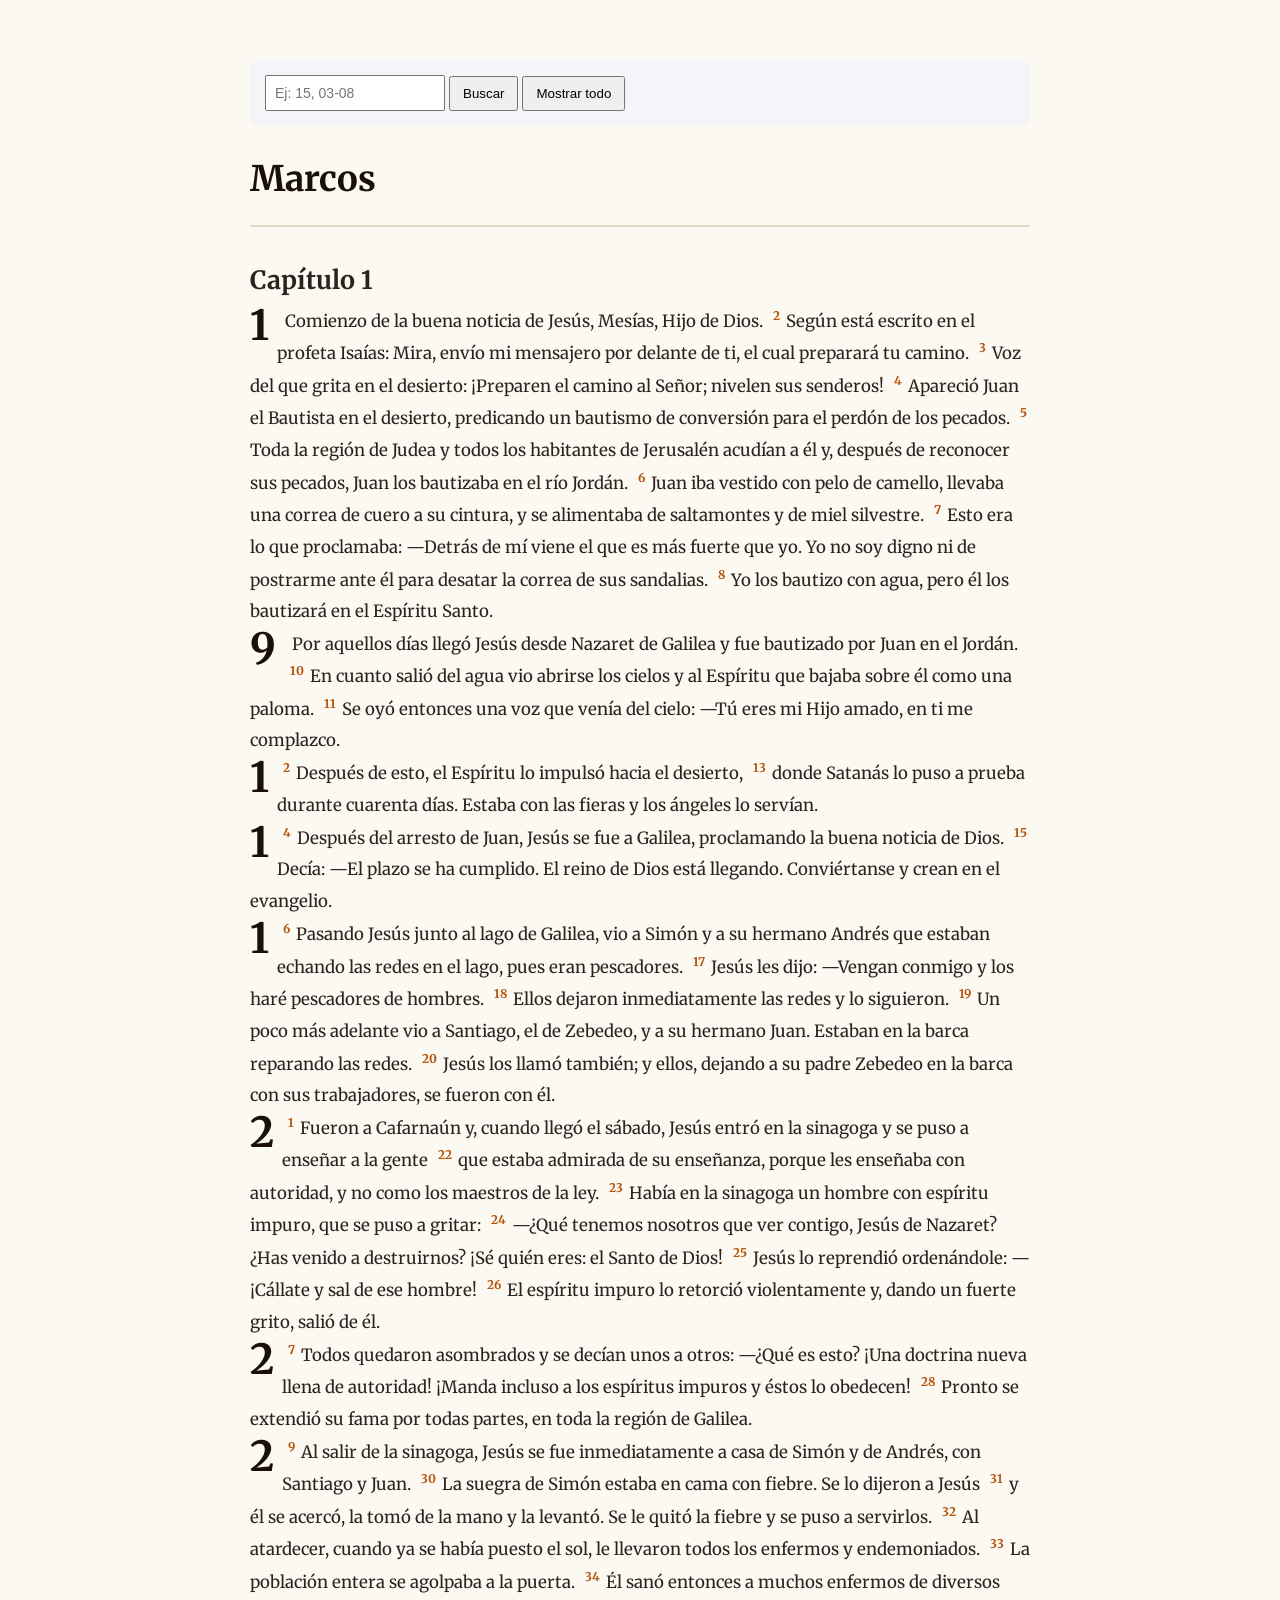
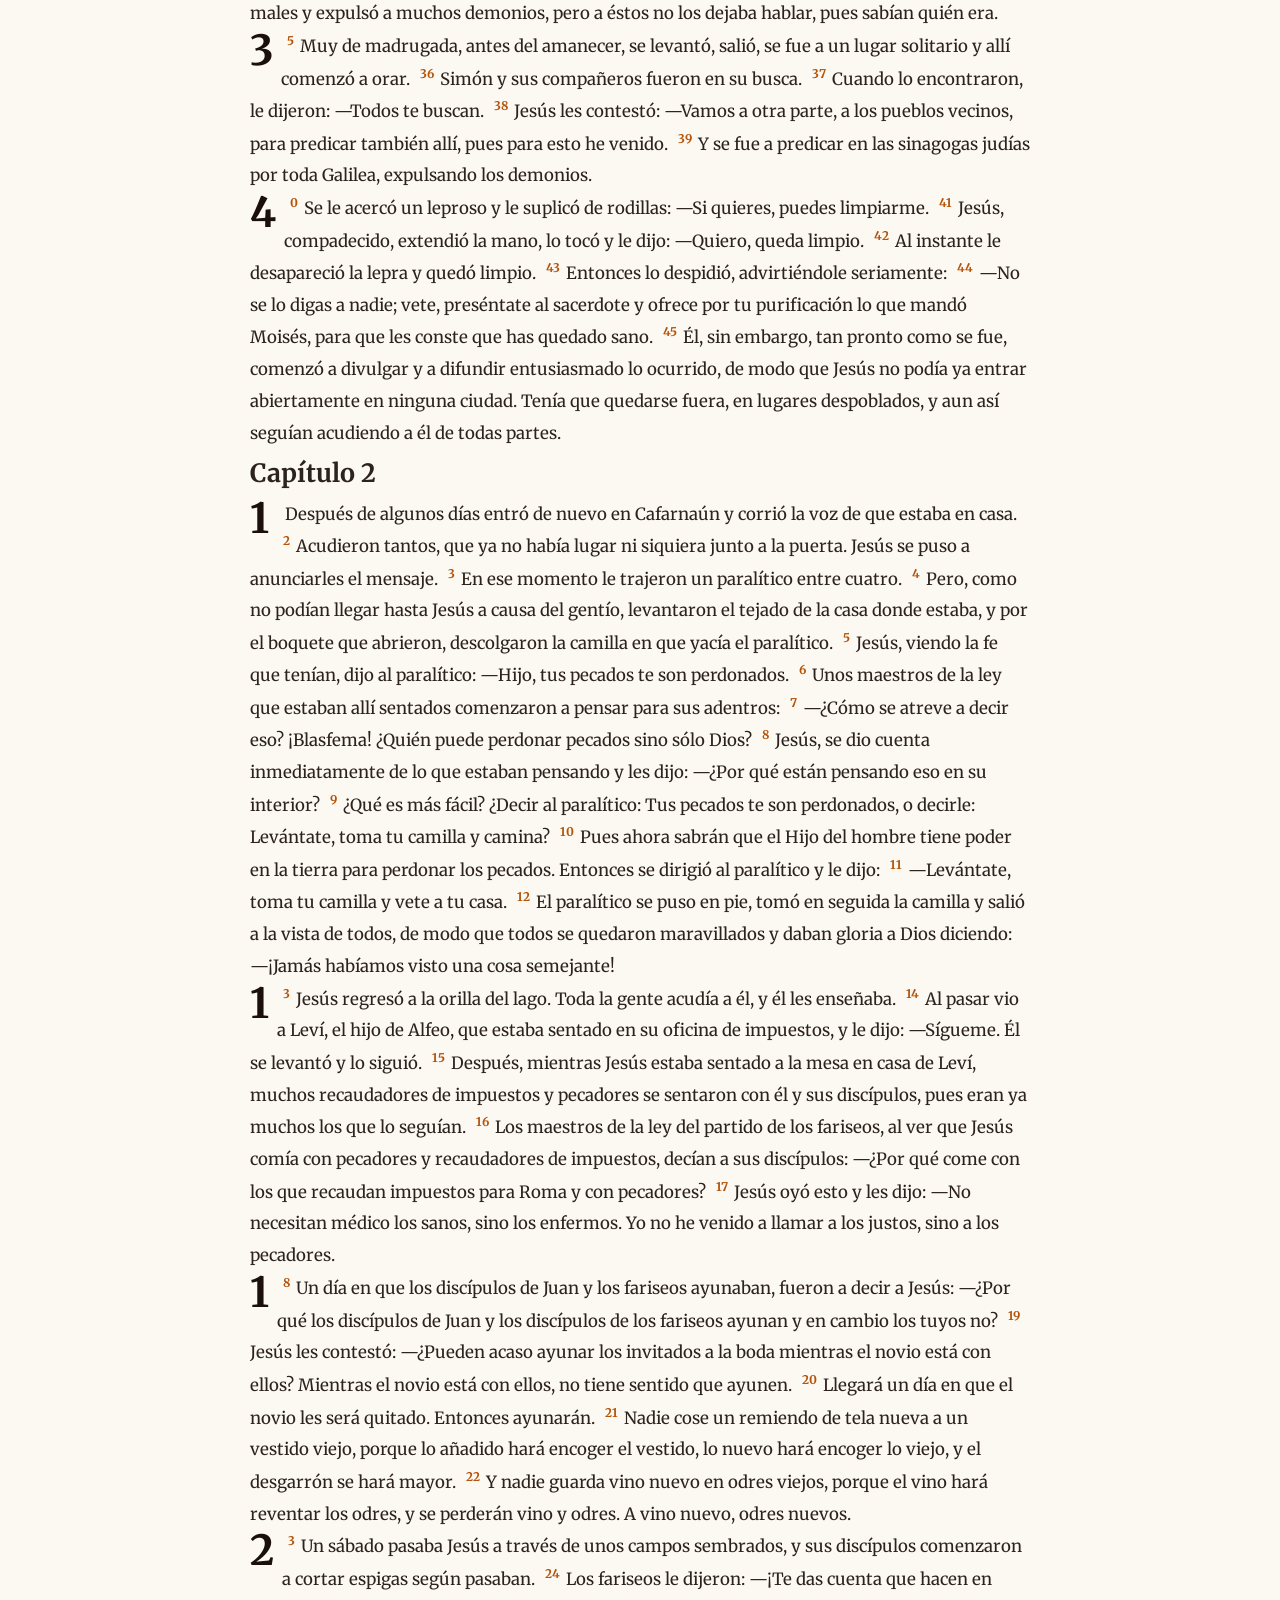
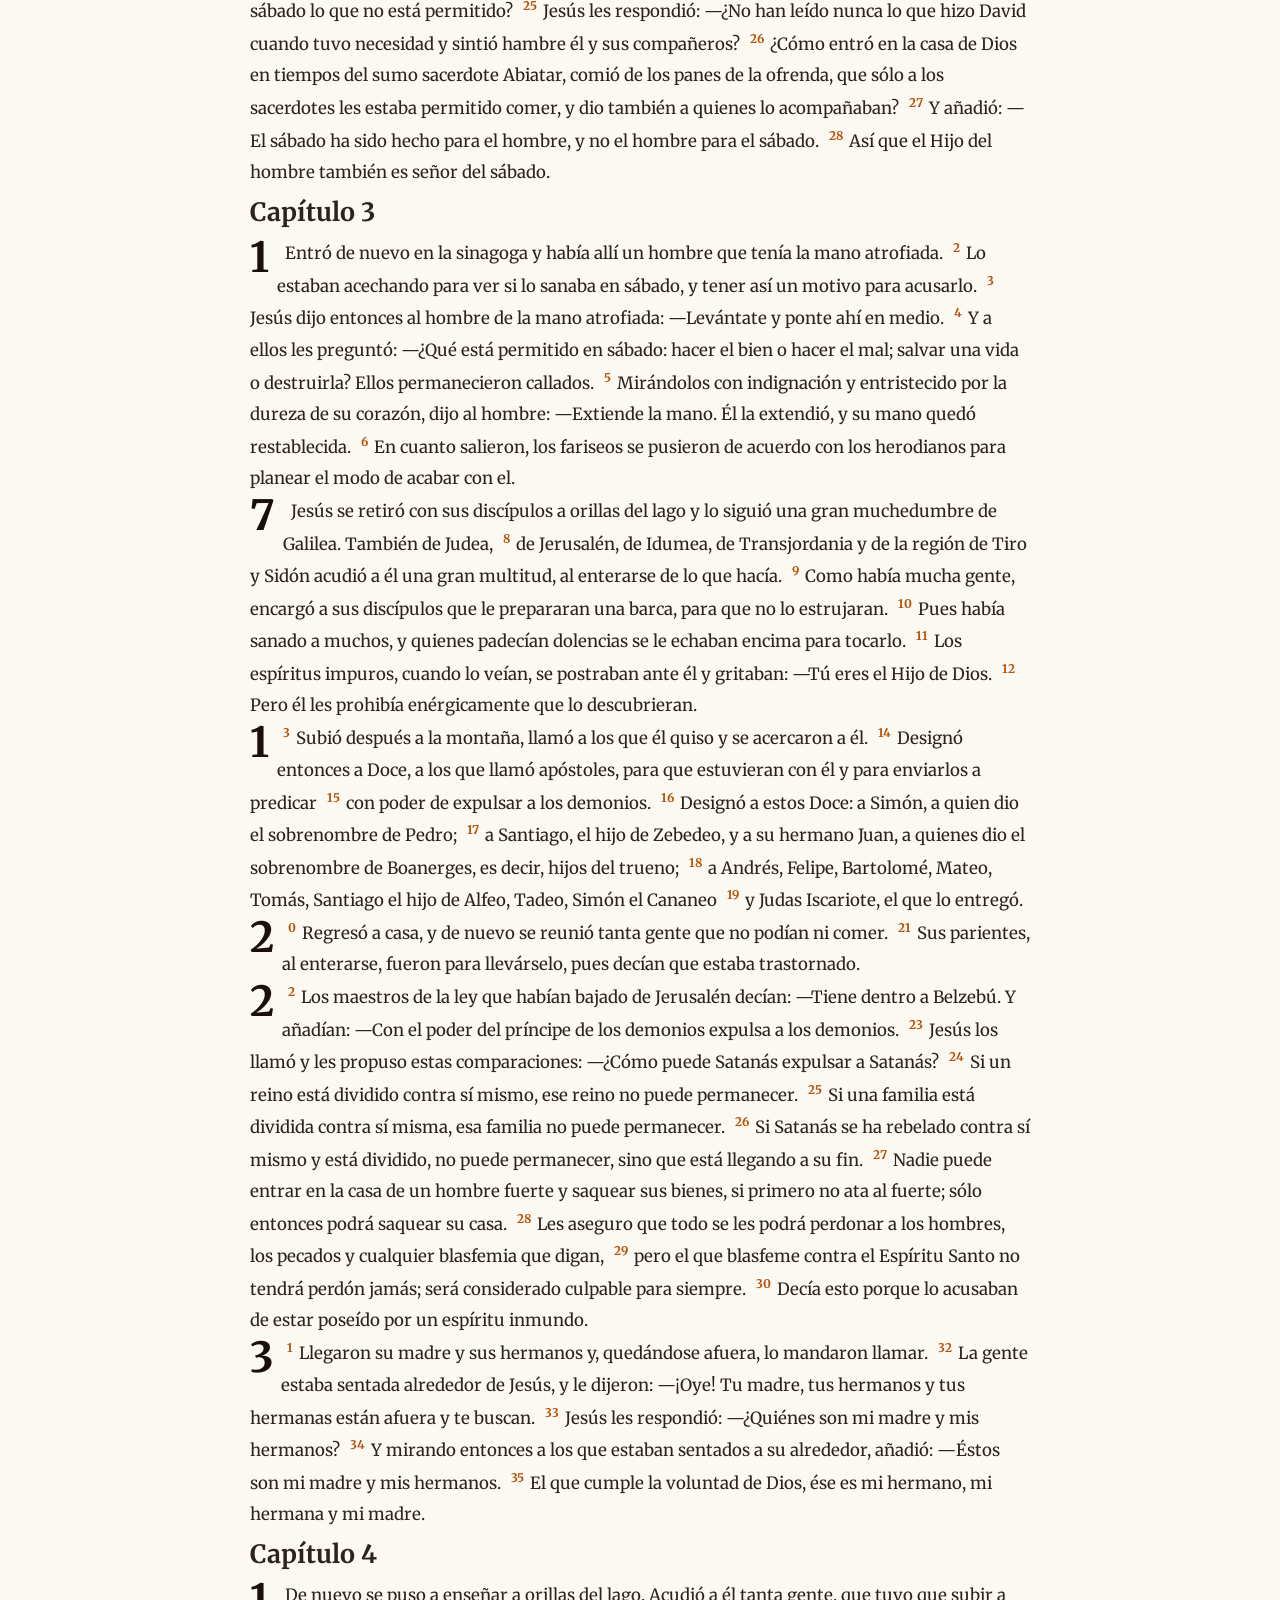
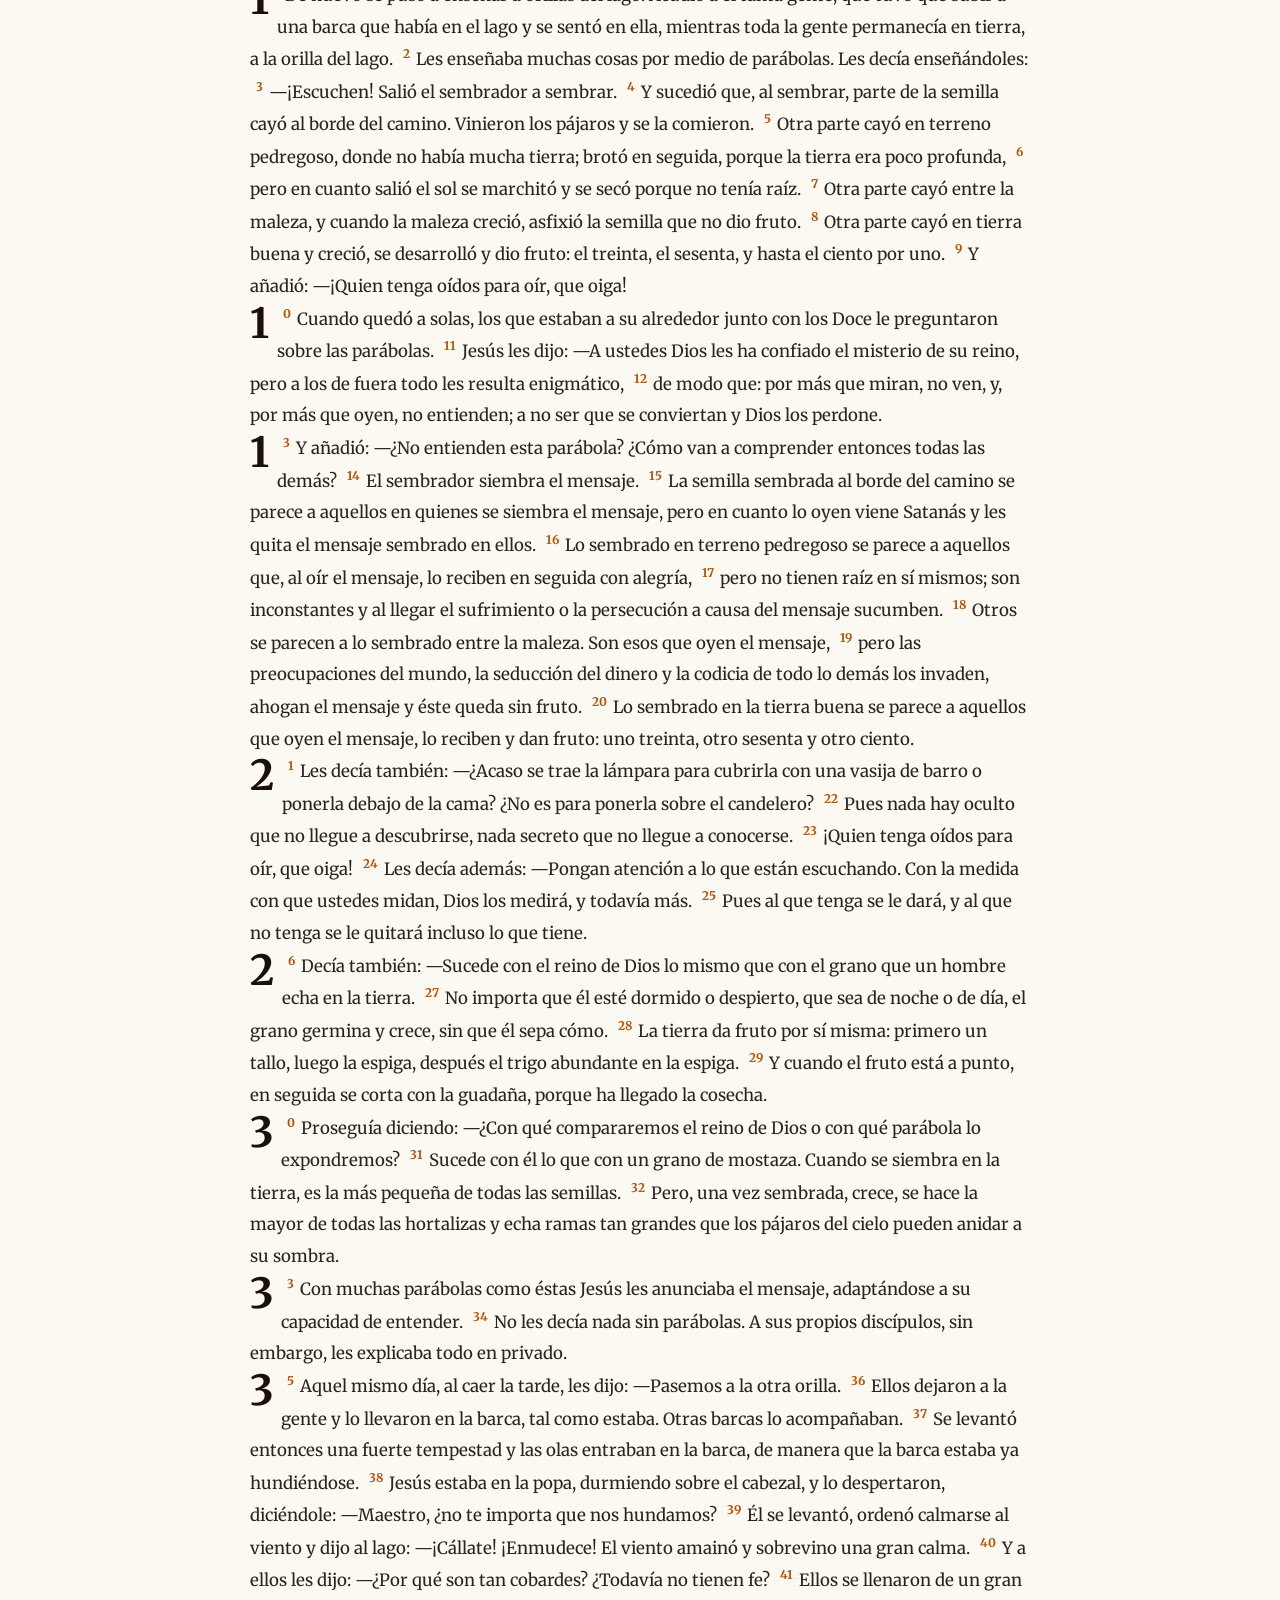
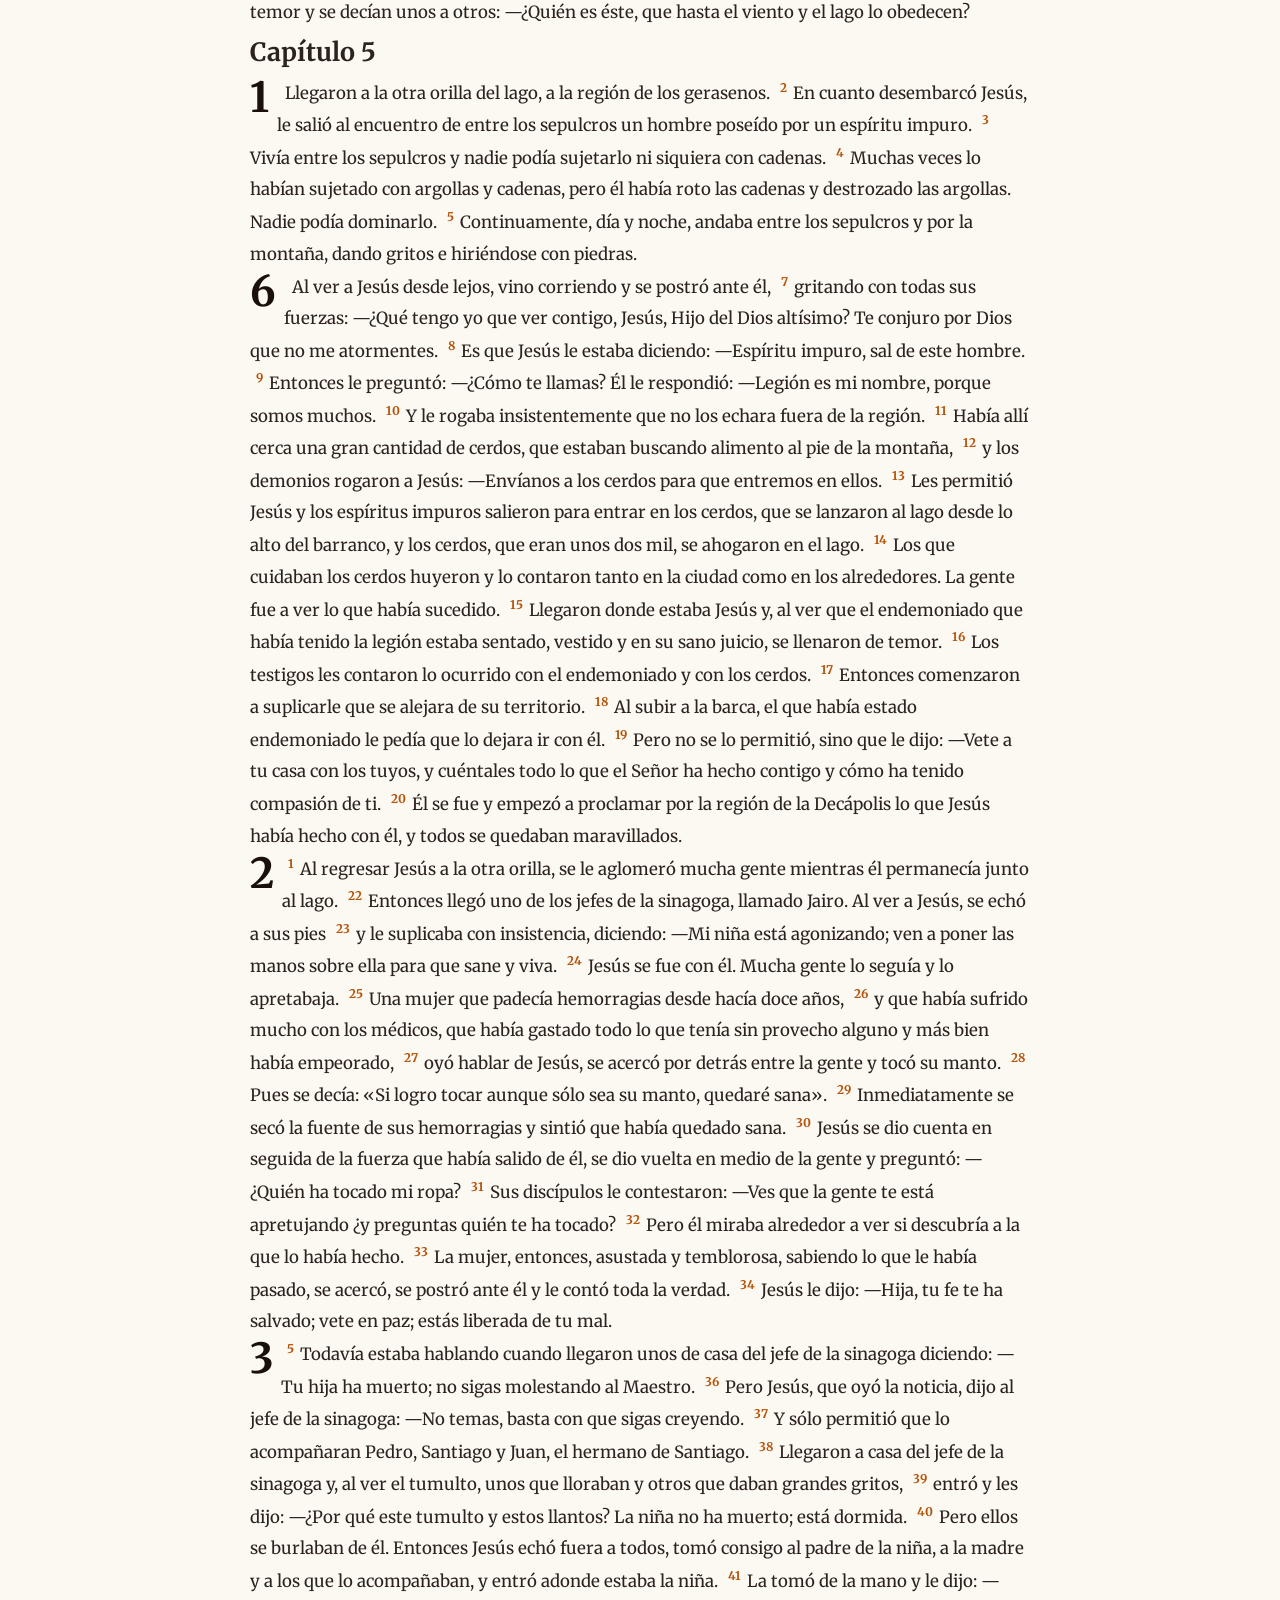
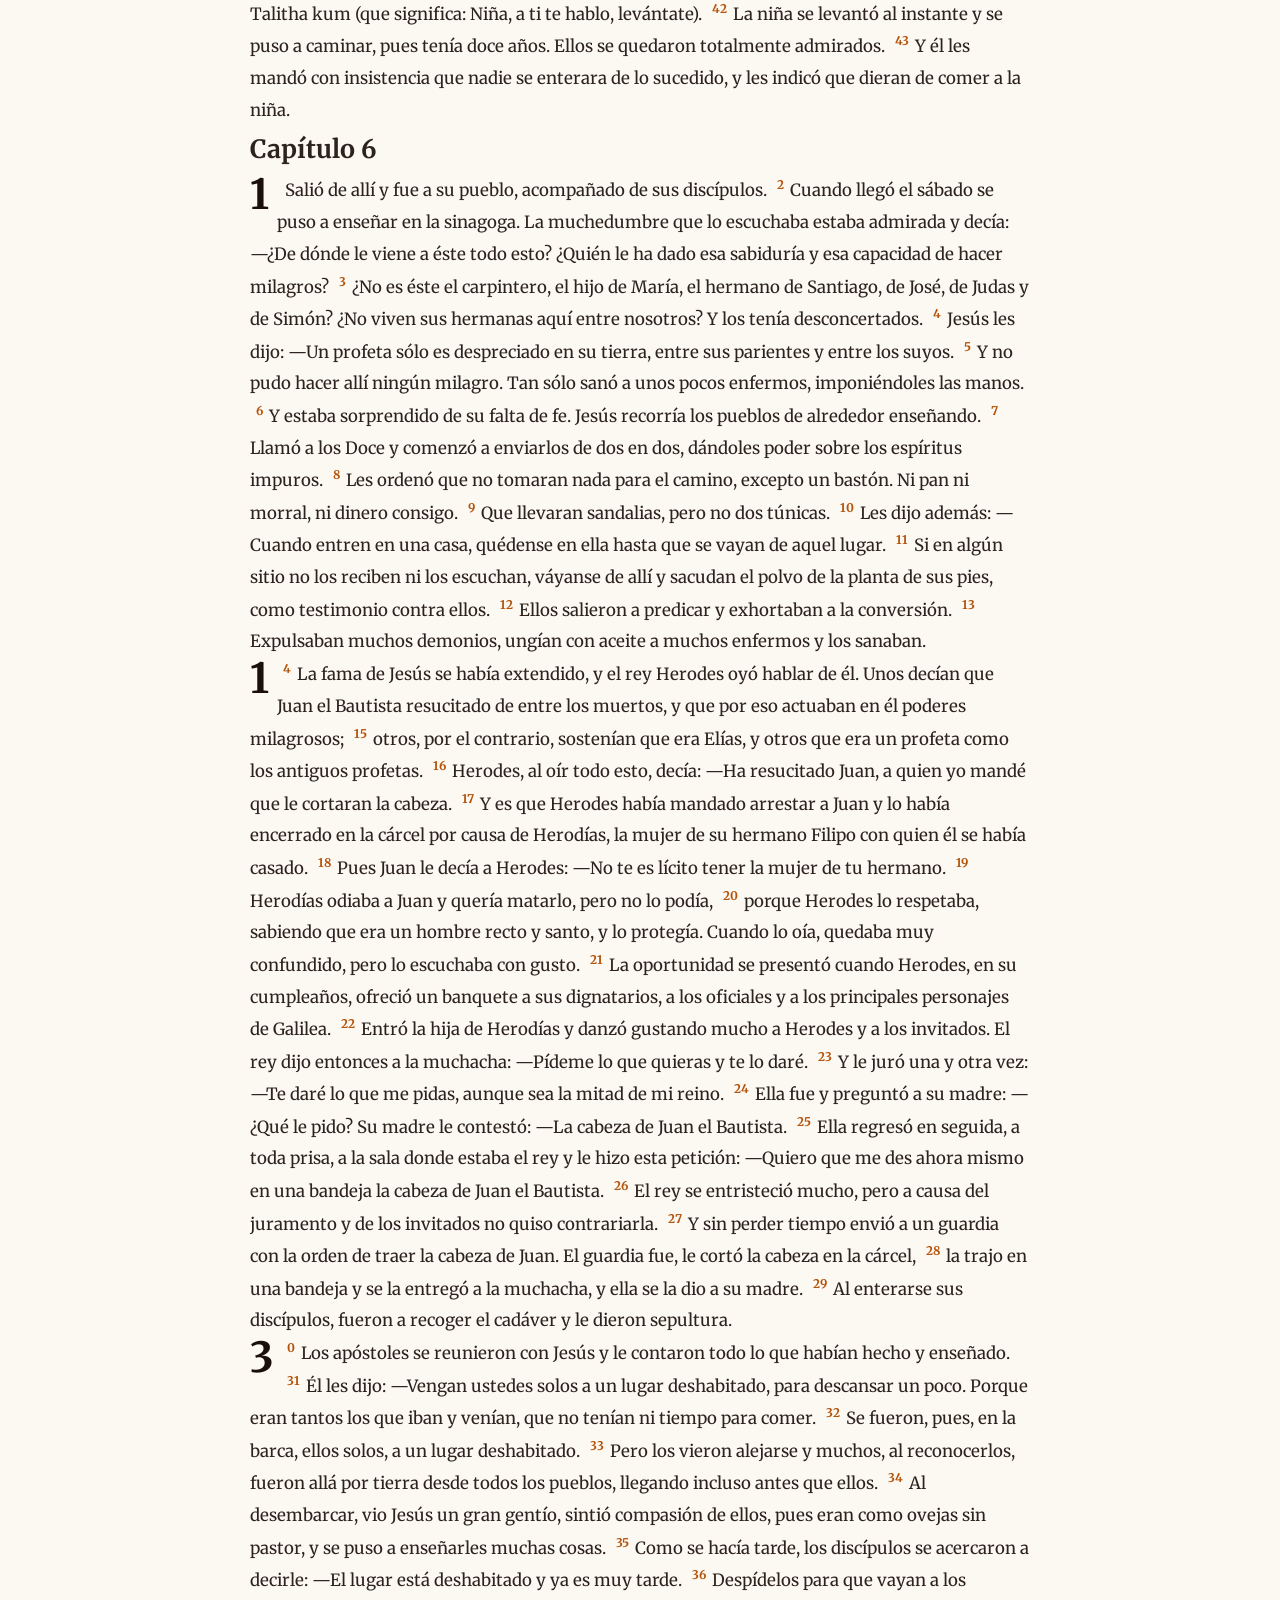
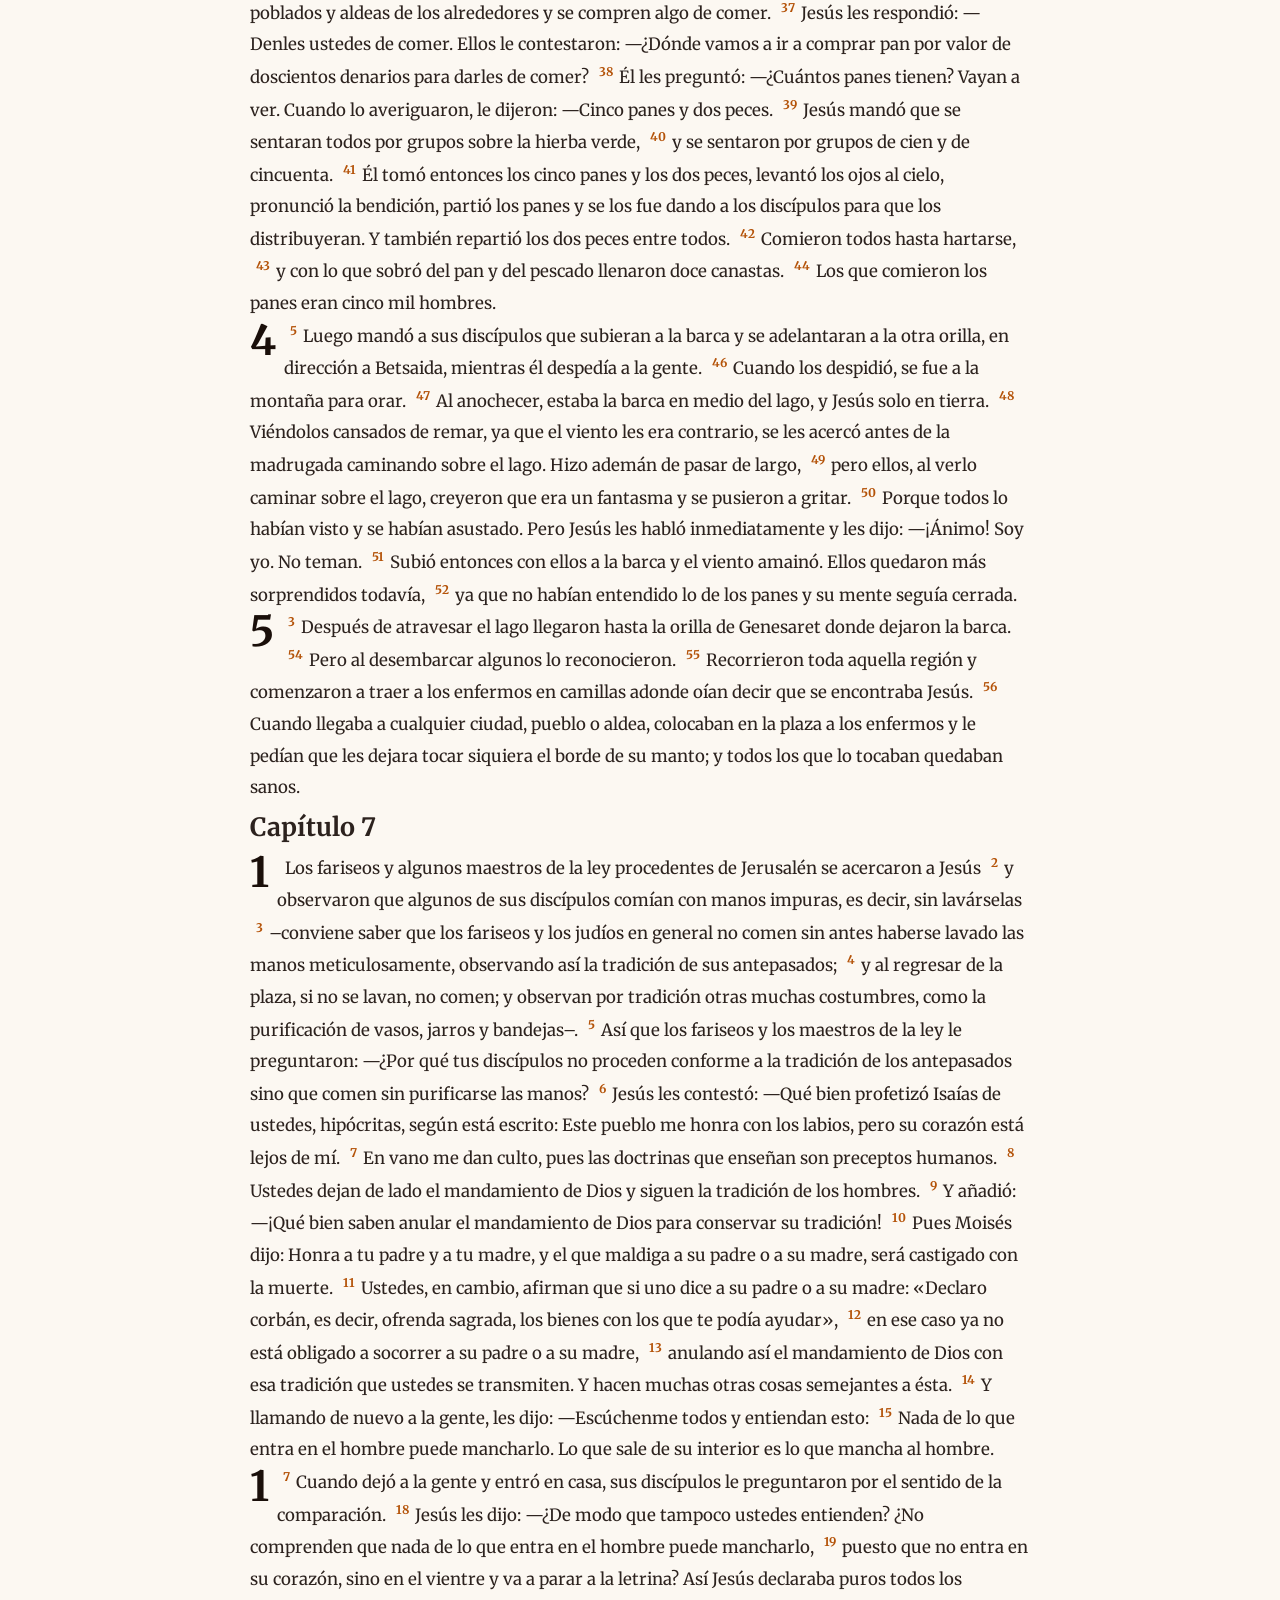
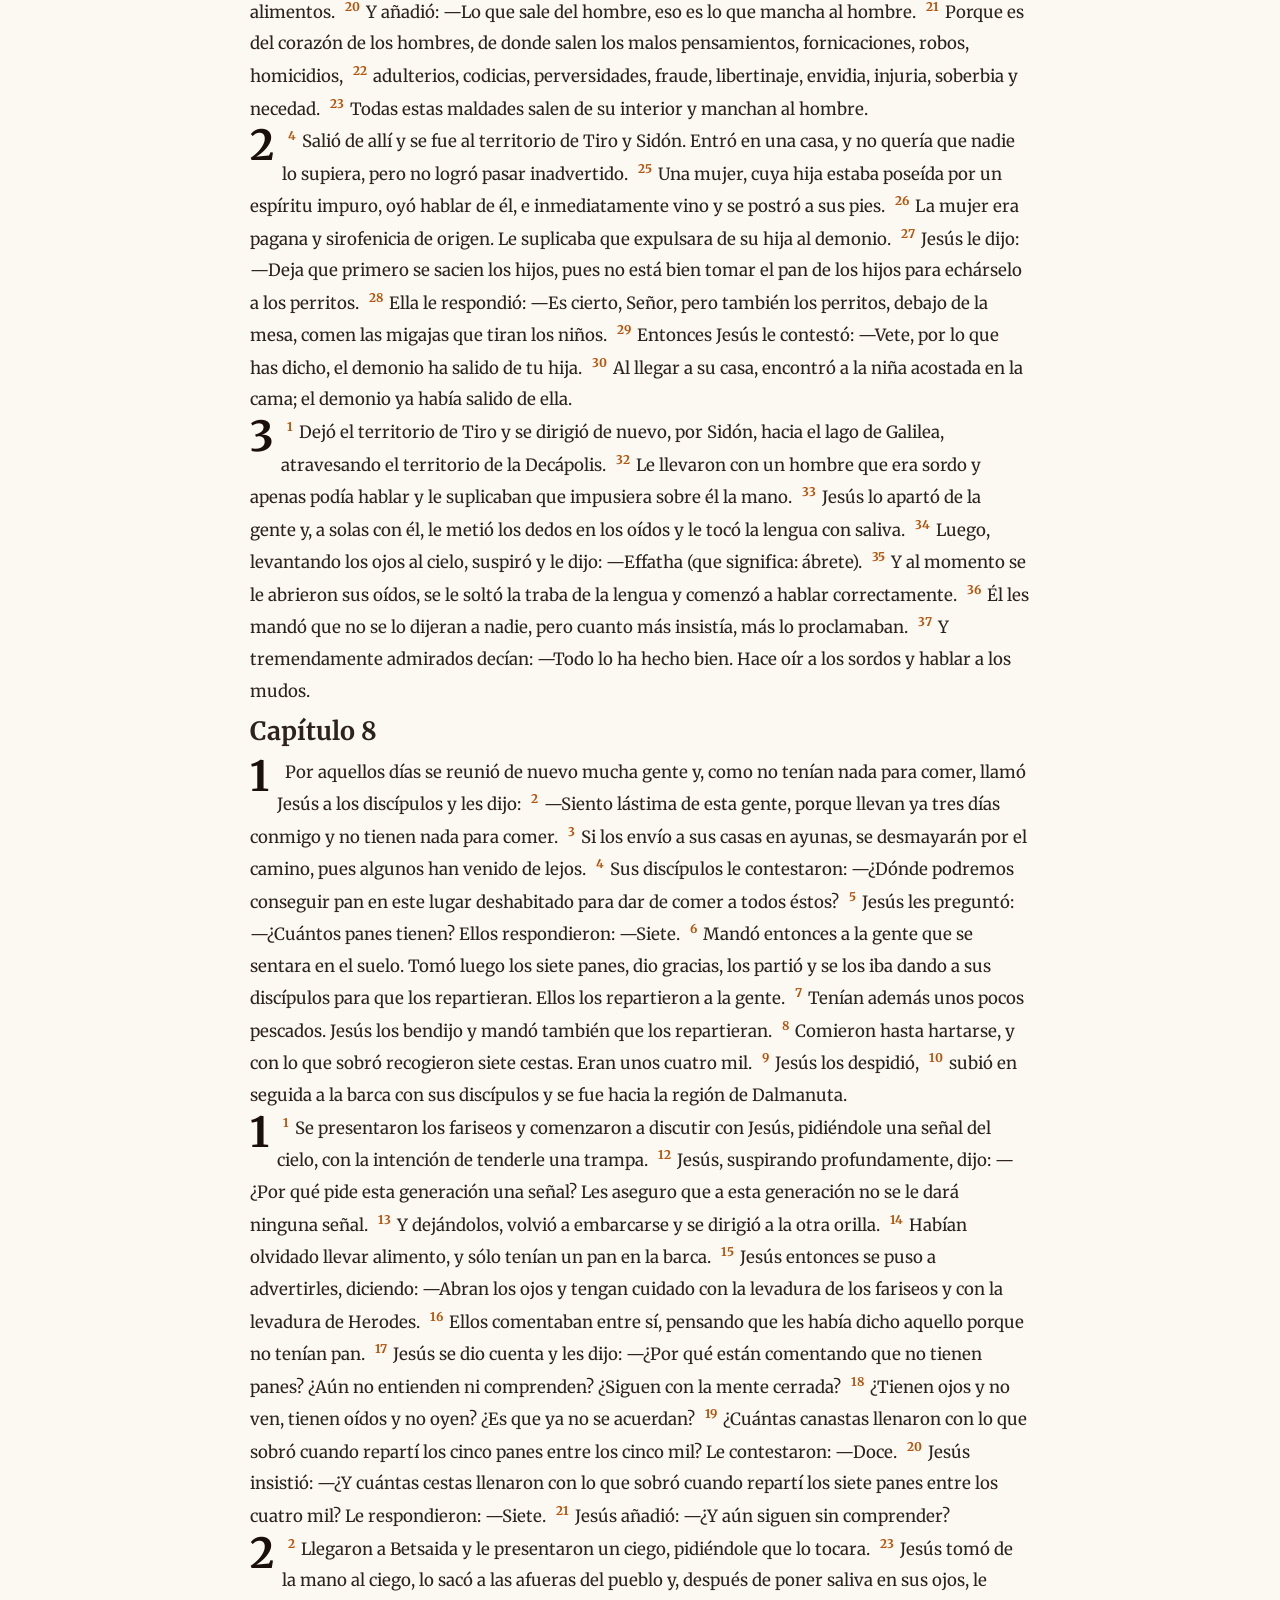
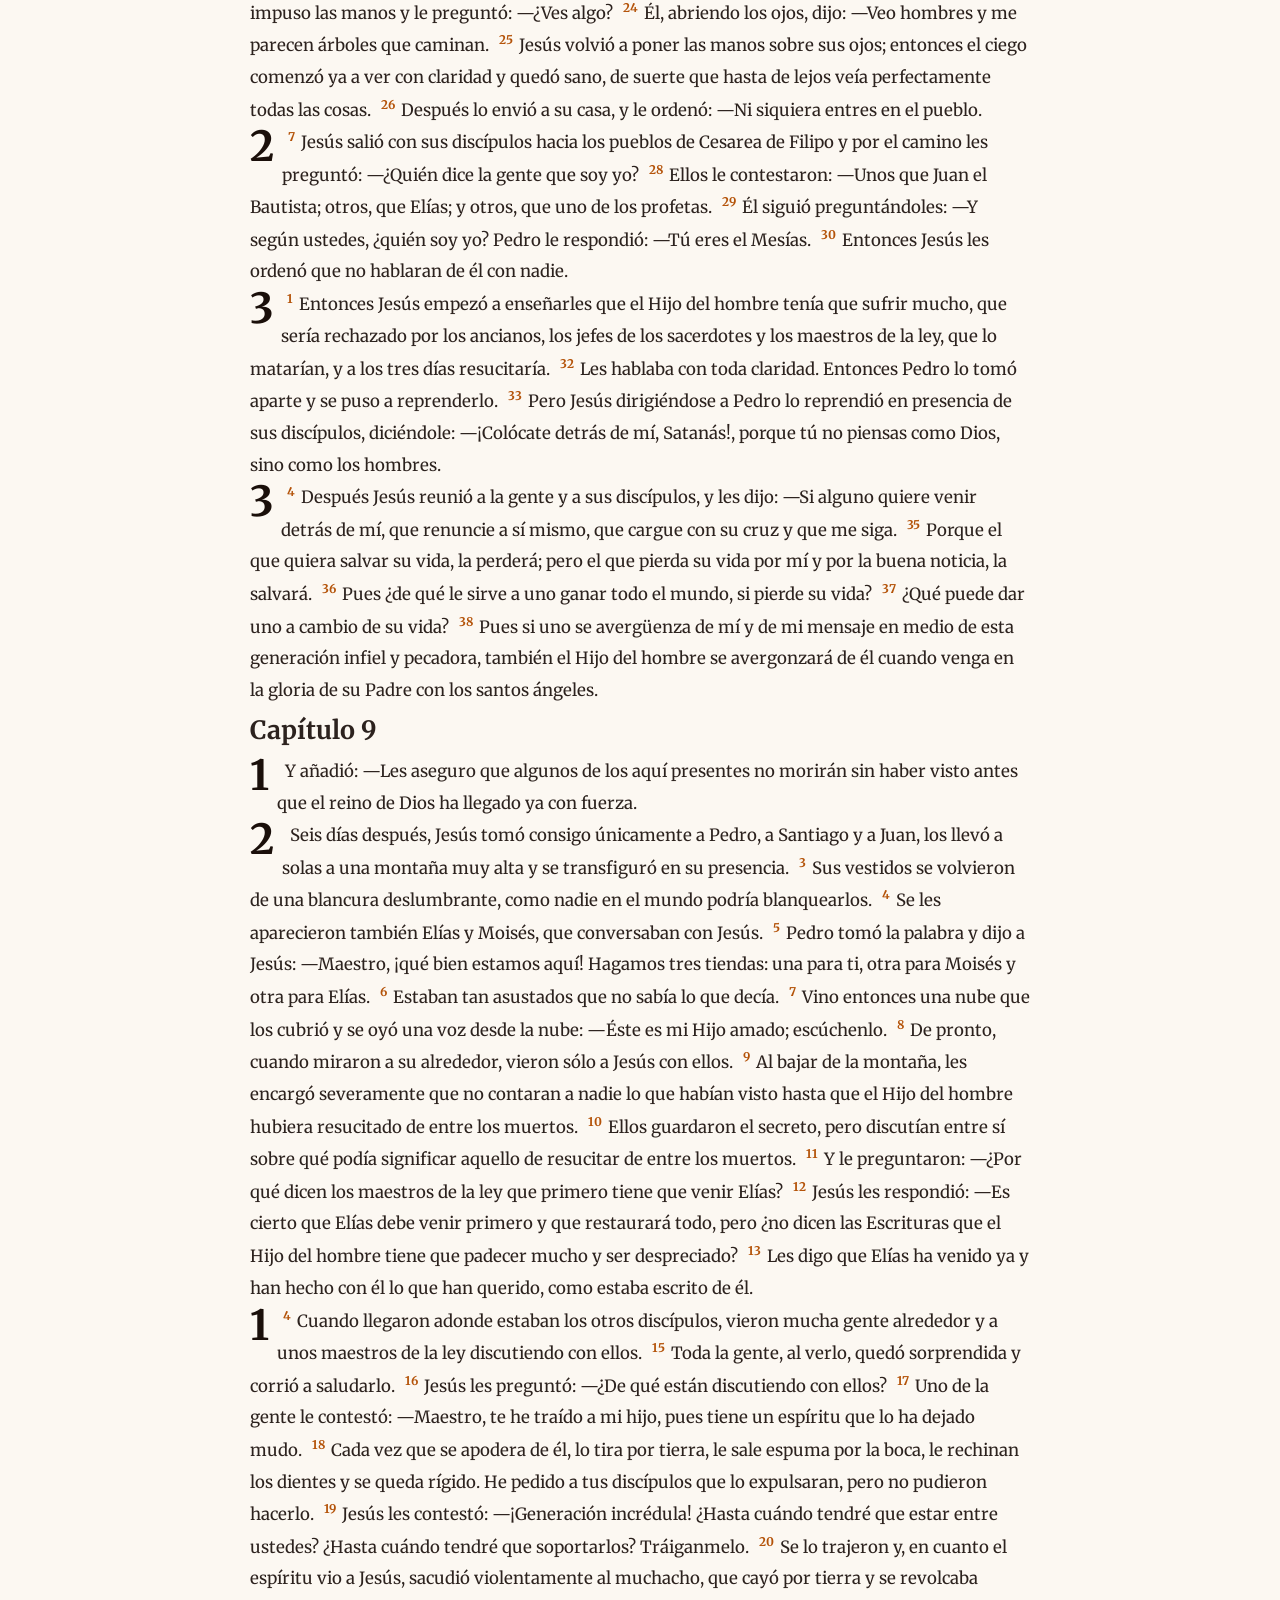
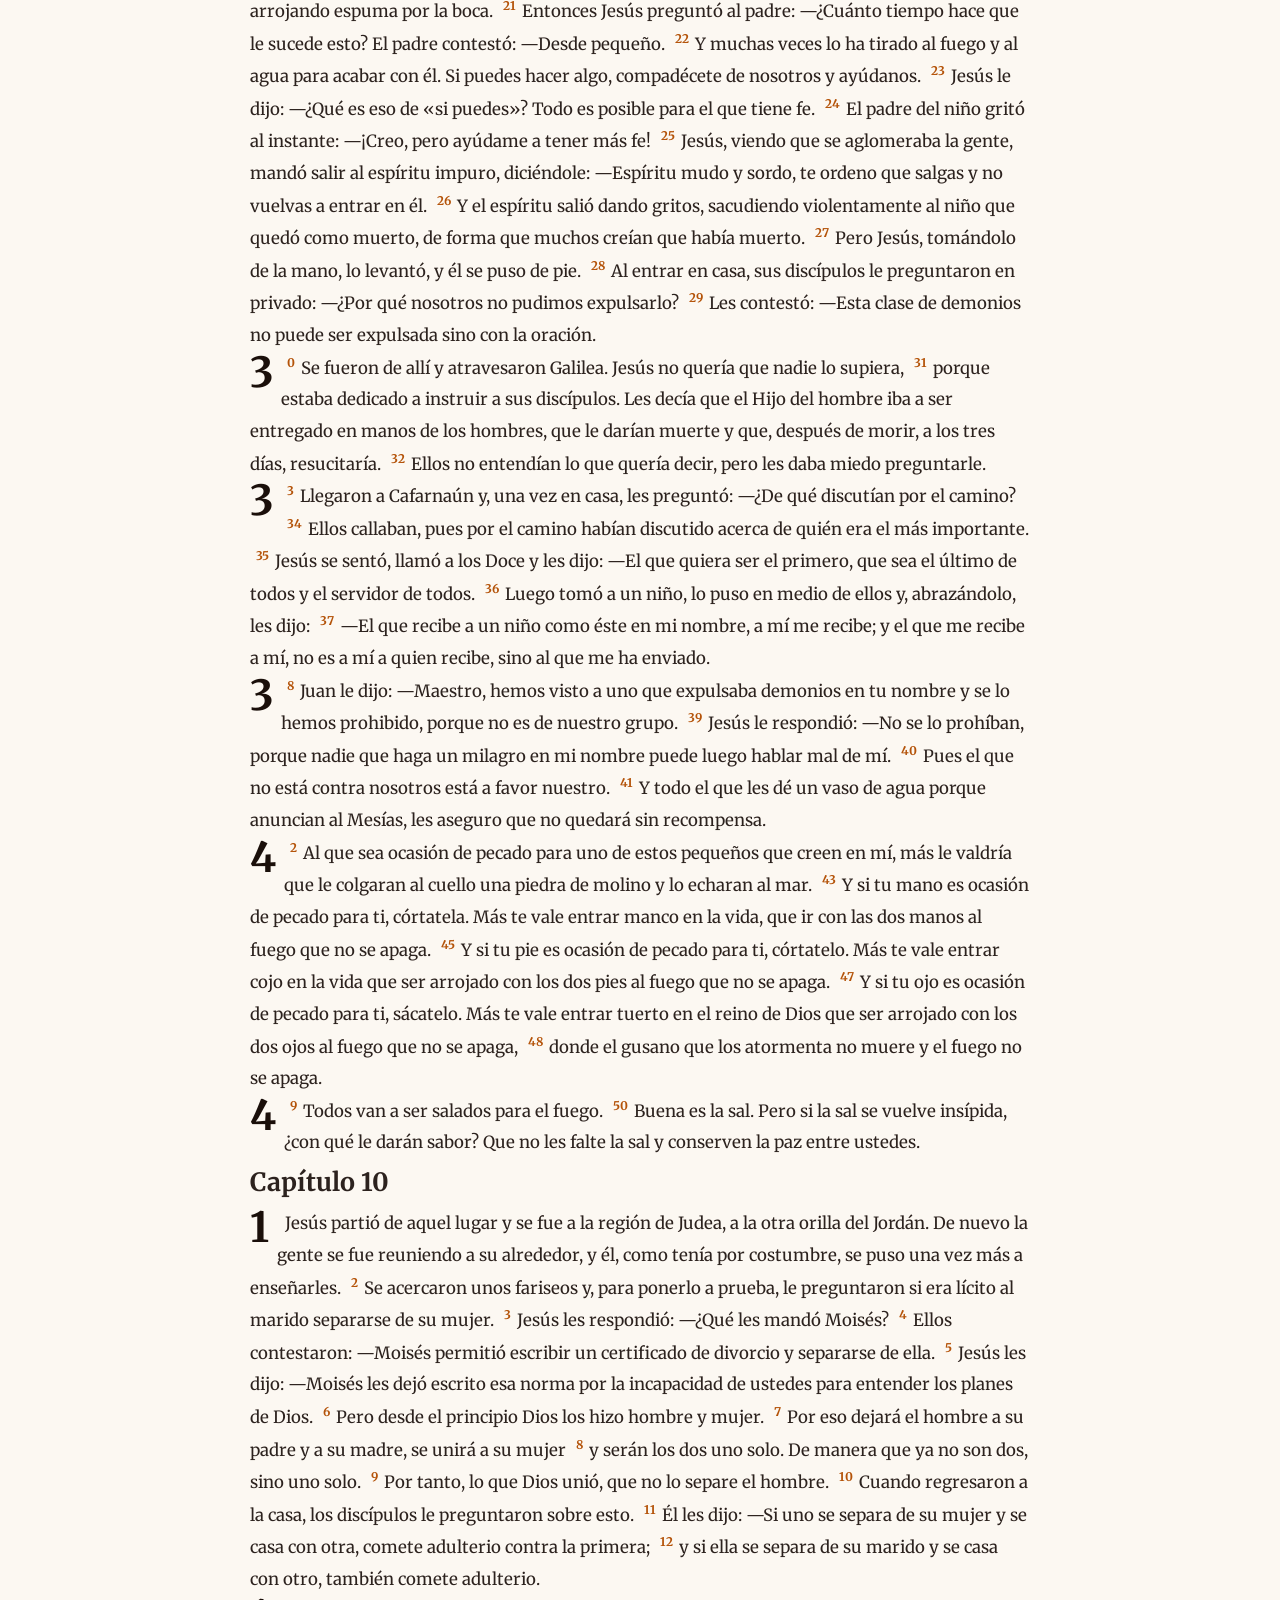
==== commit c16e45e4: "22/08" ====
--- a/libros/marcos.html
+++ b/libros/marcos.html
@@ -19,81 +19,136 @@
 
   <div id="contenidoLibro">
     <h2>Capítulo 1</h2>
-    <p><span class="versiculo">1</span> Comienzo de la buena noticia de Jesús, Mesías, Hijo de Dios. <span class="versiculo">2</span> Según está escrito en el profeta Isaías: Mira, envío mi mensajero por delante de ti, el cual preparará tu camino. <span class="versiculo">3</span> Voz del que grita en el desierto: ¡Preparen el camino al Señor; nivelen sus senderos! <span class="versiculo">4</span> Apareció Juan el Bautista en el desierto, predicando un bautismo de conversión para el perdón de los pecados. <span class="versiculo">5</span> Toda la región de Judea y todos los habitantes de Jerusalén acudían a él y, después de reconocer sus pecados, Juan los bautizaba en el río Jordán. <span class="versiculo">6</span> Juan iba vestido con pelo de camello, llevaba una correa de cuero a su cintura, y se alimentaba de saltamontes y de miel silvestre. <span class="versiculo">7</span> Esto era lo que proclamaba: —Detrás de mí viene el que es más fuerte que yo. Yo no soy digno ni de postrarme ante él para desatar la correa de sus sandalias. <span class="versiculo">8</span> Yo los bautizo con agua, pero él los bautizará en el Espíritu Santo.</p>
-    <p><span class="versiculo">9</span> Por aquellos días llegó Jesús desde Nazaret de Galilea y fue bautizado por Juan en el Jordán. <span class="versiculo">10</span> En cuanto salió del agua vio abrirse los cielos y al Espíritu que bajaba sobre él como una paloma. <span class="versiculo">11</span> Se oyó entonces una voz que venía del cielo: —Tú eres mi Hijo amado, en ti me complazco.</p>
-    <p><span class="versiculo">12</span> Después de esto, el Espíritu lo impulsó hacia el desierto, <span class="versiculo">13</span> donde Satanás lo puso a prueba durante cuarenta días. Estaba con las fieras y los ángeles lo servían.</p>
-    <p><span class="versiculo">14</span> Después del arresto de Juan, Jesús se fue a Galilea, proclamando la buena noticia de Dios. <span class="versiculo">15</span> Decía: —El plazo se ha cumplido. El reino de Dios está llegando. Conviértanse y crean en el evangelio.</p>
-    <p><span class="versiculo">16</span> Pasando Jesús junto al lago de Galilea, vio a Simón y a su hermano Andrés que estaban echando las redes en el lago, pues eran pescadores. <span class="versiculo">17</span> Jesús les dijo: —Vengan conmigo y los haré pescadores de hombres. <span class="versiculo">18</span> Ellos dejaron inmediatamente las redes y lo siguieron. <span class="versiculo">19</span> Un poco más adelante vio a Santiago, el de Zebedeo, y a su hermano Juan. Estaban en la barca reparando las redes. <span class="versiculo">20</span> Jesús los llamó también; y ellos, dejando a su padre Zebedeo en la barca con sus trabajadores, se fueron con él.</p>
-    <p><span class="versiculo">21</span> Fueron a Cafarnaún y, cuando llegó el sábado, Jesús entró en la sinagoga y se puso a enseñar a la gente <span class="versiculo">22</span> que estaba admirada de su enseñanza, porque les enseñaba con autoridad, y no como los maestros de la ley. <span class="versiculo">23</span> Había en la sinagoga un hombre con espíritu impuro, que se puso a gritar: <span class="versiculo">24</span> —¿Qué tenemos nosotros que ver contigo, Jesús de Nazaret? ¿Has venido a destruirnos? ¡Sé quién eres: el Santo de Dios! <span class="versiculo">25</span> Jesús lo reprendió ordenándole: —¡Cállate y sal de ese hombre! <span class="versiculo">26</span> El espíritu impuro lo retorció violentamente y, dando un fuerte grito, salió de él.</p>
-    <p><span class="versiculo">27</span> Todos quedaron asombrados y se decían unos a otros: —¿Qué es esto? ¡Una doctrina nueva llena de autoridad! ¡Manda incluso a los espíritus impuros y éstos lo obedecen! <span class="versiculo">28</span> Pronto se extendió su fama por todas partes, en toda la región de Galilea.</p>
-    <p><span class="versiculo">29</span> Al salir de la sinagoga, Jesús se fue inmediatamente a casa de Simón y de Andrés, con Santiago y Juan. <span class="versiculo">30</span> La suegra de Simón estaba en cama con fiebre. Se lo dijeron a Jesús <span class="versiculo">31</span> y él se acercó, la tomó de la mano y la levantó. Se le quitó la fiebre y se puso a servirlos. <span class="versiculo">32</span> Al atardecer, cuando ya se había puesto el sol, le llevaron todos los enfermos y endemoniados. <span class="versiculo">33</span> La población entera se agolpaba a la puerta. <span class="versiculo">34</span> Él sanó entonces a muchos enfermos de diversos males y expulsó a muchos demonios, pero a éstos no los dejaba hablar, pues sabían quién era.</p>
-    <p><span class="versiculo">35</span> Muy de madrugada, antes del amanecer, se levantó, salió, se fue a un lugar solitario y allí comenzó a orar. <span class="versiculo">36</span> Simón y sus compañeros fueron en su busca. <span class="versiculo">37</span> Cuando lo encontraron, le dijeron: —Todos te buscan. <span class="versiculo">38</span> Jesús les contestó: —Vamos a otra parte, a los pueblos vecinos, para predicar también allí, pues para esto he venido. <span class="versiculo">39</span> Y se fue a predicar en las sinagogas judías por toda Galilea, expulsando los demonios.</p>
-    <p><span class="versiculo">40</span> Se le acercó un leproso y le suplicó de rodillas: —Si quieres, puedes limpiarme. <span class="versiculo">41</span> Jesús, compadecido, extendió la mano, lo tocó y le dijo: —Quiero, queda limpio. <span class="versiculo">42</span> Al instante le desapareció la lepra y quedó limpio. <span class="versiculo">43</span> Entonces lo despidió, advirtiéndole seriamente: <span class="versiculo">44</span> —No se lo digas a nadie; vete, preséntate al sacerdote y ofrece por tu purificación lo que mandó Moisés, para que les conste que has quedado sano. <span class="versiculo">45</span> Él, sin embargo, tan pronto como se fue, comenzó a divulgar y a difundir entusiasmado lo ocurrido, de modo que Jesús no podía ya entrar abiertamente en ninguna ciudad. Tenía que quedarse fuera, en lugares despoblados, y aun así seguían acudiendo a él de todas partes.</p>
+    <p><sup>1</sup> Comienzo de la buena noticia de Jesús, Mesías, Hijo de Dios. <sup>2</sup> Según está escrito en el profeta Isaías: Mira, envío mi mensajero por delante de ti, el cual preparará tu camino. <sup>3</sup> Voz del que grita en el desierto: ¡Preparen el camino al Señor; nivelen sus senderos! <sup>4</sup> Apareció Juan el Bautista en el desierto, predicando un bautismo de conversión para el perdón de los pecados. <sup>5</sup> Toda la región de Judea y todos los habitantes de Jerusalén acudían a él y, después de reconocer sus pecados, Juan los bautizaba en el río Jordán. <sup>6</sup> Juan iba vestido con pelo de camello, llevaba una correa de cuero a su cintura, y se alimentaba de saltamontes y de miel silvestre. <sup>7</sup> Esto era lo que proclamaba: —Detrás de mí viene el que es más fuerte que yo. Yo no soy digno ni de postrarme ante él para desatar la correa de sus sandalias. <sup>8</sup> Yo los bautizo con agua, pero él los bautizará en el Espíritu Santo.</p>
+    <p><sup>9</sup> Por aquellos días llegó Jesús desde Nazaret de Galilea y fue bautizado por Juan en el Jordán. <sup>10</sup> En cuanto salió del agua vio abrirse los cielos y al Espíritu que bajaba sobre él como una paloma. <sup>11</sup> Se oyó entonces una voz que venía del cielo: —Tú eres mi Hijo amado, en ti me complazco.</p>
+    <p><sup>12</sup> Después de esto, el Espíritu lo impulsó hacia el desierto, <sup>13</sup> donde Satanás lo puso a prueba durante cuarenta días. Estaba con las fieras y los ángeles lo servían.</p>
+    <p><sup>14</sup> Después del arresto de Juan, Jesús se fue a Galilea, proclamando la buena noticia de Dios. <sup>15</sup> Decía: —El plazo se ha cumplido. El reino de Dios está llegando. Conviértanse y crean en el evangelio.</p>
+    <p><sup>16</sup> Pasando Jesús junto al lago de Galilea, vio a Simón y a su hermano Andrés que estaban echando las redes en el lago, pues eran pescadores. <sup>17</sup> Jesús les dijo: —Vengan conmigo y los haré pescadores de hombres. <sup>18</sup> Ellos dejaron inmediatamente las redes y lo siguieron. <sup>19</sup> Un poco más adelante vio a Santiago, el de Zebedeo, y a su hermano Juan. Estaban en la barca reparando las redes. <sup>20</sup> Jesús los llamó también; y ellos, dejando a su padre Zebedeo en la barca con sus trabajadores, se fueron con él.</p>
+    <p><sup>21</sup> Fueron a Cafarnaún y, cuando llegó el sábado, Jesús entró en la sinagoga y se puso a enseñar a la gente <sup>22</sup> que estaba admirada de su enseñanza, porque les enseñaba con autoridad, y no como los maestros de la ley. <sup>23</sup> Había en la sinagoga un hombre con espíritu impuro, que se puso a gritar: <sup>24</sup> —¿Qué tenemos nosotros que ver contigo, Jesús de Nazaret? ¿Has venido a destruirnos? ¡Sé quién eres: el Santo de Dios! <sup>25</sup> Jesús lo reprendió ordenándole: —¡Cállate y sal de ese hombre! <sup>26</sup> El espíritu impuro lo retorció violentamente y, dando un fuerte grito, salió de él.</p>
+    <p><sup>27</sup> Todos quedaron asombrados y se decían unos a otros: —¿Qué es esto? ¡Una doctrina nueva llena de autoridad! ¡Manda incluso a los espíritus impuros y éstos lo obedecen! <sup>28</sup> Pronto se extendió su fama por todas partes, en toda la región de Galilea.</p>
+    <p><sup>29</sup> Al salir de la sinagoga, Jesús se fue inmediatamente a casa de Simón y de Andrés, con Santiago y Juan. <sup>30</sup> La suegra de Simón estaba en cama con fiebre. Se lo dijeron a Jesús <sup>31</sup> y él se acercó, la tomó de la mano y la levantó. Se le quitó la fiebre y se puso a servirlos. <sup>32</sup> Al atardecer, cuando ya se había puesto el sol, le llevaron todos los enfermos y endemoniados. <sup>33</sup> La población entera se agolpaba a la puerta. <sup>34</sup> Él sanó entonces a muchos enfermos de diversos males y expulsó a muchos demonios, pero a éstos no los dejaba hablar, pues sabían quién era.</p>
+    <p><sup>35</sup> Muy de madrugada, antes del amanecer, se levantó, salió, se fue a un lugar solitario y allí comenzó a orar. <sup>36</sup> Simón y sus compañeros fueron en su busca. <sup>37</sup> Cuando lo encontraron, le dijeron: —Todos te buscan. <sup>38</sup> Jesús les contestó: —Vamos a otra parte, a los pueblos vecinos, para predicar también allí, pues para esto he venido. <sup>39</sup> Y se fue a predicar en las sinagogas judías por toda Galilea, expulsando los demonios.</p>
+    <p><sup>40</sup> Se le acercó un leproso y le suplicó de rodillas: —Si quieres, puedes limpiarme. <sup>41</sup> Jesús, compadecido, extendió la mano, lo tocó y le dijo: —Quiero, queda limpio. <sup>42</sup> Al instante le desapareció la lepra y quedó limpio. <sup>43</sup> Entonces lo despidió, advirtiéndole seriamente: <sup>44</sup> —No se lo digas a nadie; vete, preséntate al sacerdote y ofrece por tu purificación lo que mandó Moisés, para que les conste que has quedado sano. <sup>45</sup> Él, sin embargo, tan pronto como se fue, comenzó a divulgar y a difundir entusiasmado lo ocurrido, de modo que Jesús no podía ya entrar abiertamente en ninguna ciudad. Tenía que quedarse fuera, en lugares despoblados, y aun así seguían acudiendo a él de todas partes.</p>
 
     <h2>Capítulo 2</h2>
-    <p><span class="versiculo">1</span> Después de algunos días entró de nuevo en Cafarnaún y corrió la voz de que estaba en casa. <span class="versiculo">2</span> Acudieron tantos, que ya no había lugar ni siquiera junto a la puerta. Jesús se puso a anunciarles el mensaje. <span class="versiculo">3</span> En ese momento le trajeron un paralítico entre cuatro. <span class="versiculo">4</span> Pero, como no podían llegar hasta Jesús a causa del gentío, levantaron el tejado de la casa donde estaba, y por el boquete que abrieron, descolgaron la camilla en que yacía el paralítico. <span class="versiculo">5</span> Jesús, viendo la fe que tenían, dijo al paralítico: —Hijo, tus pecados te son perdonados. <span class="versiculo">6</span> Unos maestros de la ley que estaban allí sentados comenzaron a pensar para sus adentros: <span class="versiculo">7</span> —¿Cómo se atreve a decir eso? ¡Blasfema! ¿Quién puede perdonar pecados sino sólo Dios? <span class="versiculo">8</span> Jesús, se dio cuenta inmediatamente de lo que estaban pensando y les dijo: —¿Por qué están pensando eso en su interior? <span class="versiculo">9</span> ¿Qué es más fácil? ¿Decir al paralítico: Tus pecados te son perdonados, o decirle: Levántate, toma tu camilla y camina? <span class="versiculo">10</span> Pues ahora sabrán que el Hijo del hombre tiene poder en la tierra para perdonar los pecados. Entonces se dirigió al paralítico y le dijo: <span class="versiculo">11</span> —Levántate, toma tu camilla y vete a tu casa. <span class="versiculo">12</span> El paralítico se puso en pie, tomó en seguida la camilla y salió a la vista de todos, de modo que todos se quedaron maravillados y daban gloria a Dios diciendo: —¡Jamás habíamos visto una cosa semejante!</p>
-    <p><span class="versiculo">13</span> Jesús regresó a la orilla del lago. Toda la gente acudía a él, y él les enseñaba. <span class="versiculo">14</span> Al pasar vio a Leví, el hijo de Alfeo, que estaba sentado en su oficina de impuestos, y le dijo: —Sígueme. Él se levantó y lo siguió. <span class="versiculo">15</span> Después, mientras Jesús estaba sentado a la mesa en casa de Leví, muchos recaudadores de impuestos y pecadores se sentaron con él y sus discípulos, pues eran ya muchos los que lo seguían. <span class="versiculo">16</span> Los maestros de la ley del partido de los fariseos, al ver que Jesús comía con pecadores y recaudadores de impuestos, decían a sus discípulos: —¿Por qué come con los que recaudan impuestos para Roma y con pecadores? <span class="versiculo">17</span> Jesús oyó esto y les dijo: —No necesitan médico los sanos, sino los enfermos. Yo no he venido a llamar a los justos, sino a los pecadores.</p>
-    <p><span class="versiculo">18</span> Un día en que los discípulos de Juan y los fariseos ayunaban, fueron a decir a Jesús: —¿Por qué los discípulos de Juan y los discípulos de los fariseos ayunan y en cambio los tuyos no? <span class="versiculo">19</span> Jesús les contestó: —¿Pueden acaso ayunar los invitados a la boda mientras el novio está con ellos? Mientras el novio está con ellos, no tiene sentido que ayunen. <span class="versiculo">20</span> Llegará un día en que el novio les será quitado. Entonces ayunarán. <span class="versiculo">21</span> Nadie cose un remiendo de tela nueva a un vestido viejo, porque lo añadido hará encoger el vestido, lo nuevo hará encoger lo viejo, y el desgarrón se hará mayor. <span class="versiculo">22</span> Y nadie guarda vino nuevo en odres viejos, porque el vino hará reventar los odres, y se perderán vino y odres. A vino nuevo, odres nuevos.</p>
-    <p><span class="versiculo">23</span> Un sábado pasaba Jesús a través de unos campos sembrados, y sus discípulos comenzaron a cortar espigas según pasaban. <span class="versiculo">24</span> Los fariseos le dijeron: —¡Te das cuenta que hacen en sábado lo que no está permitido? <span class="versiculo">25</span> Jesús les respondió: —¿No han leído nunca lo que hizo David cuando tuvo necesidad y sintió hambre él y sus compañeros? <span class="versiculo">26</span> ¿Cómo entró en la casa de Dios en tiempos del sumo sacerdote Abiatar, comió de los panes de la ofrenda, que sólo a los sacerdotes les estaba permitido comer, y dio también a quienes lo acompañaban? <span class="versiculo">27</span> Y añadió: —El sábado ha sido hecho para el hombre, y no el hombre para el sábado. <span class="versiculo">28</span> Así que el Hijo del hombre también es señor del sábado.</p>
+    <p><sup>1</sup> Después de algunos días entró de nuevo en Cafarnaún y corrió la voz de que estaba en casa. <sup>2</sup> Acudieron tantos, que ya no había lugar ni siquiera junto a la puerta. Jesús se puso a anunciarles el mensaje. <sup>3</sup> En ese momento le trajeron un paralítico entre cuatro. <sup>4</sup> Pero, como no podían llegar hasta Jesús a causa del gentío, levantaron el tejado de la casa donde estaba, y por el boquete que abrieron, descolgaron la camilla en que yacía el paralítico. <sup>5</sup> Jesús, viendo la fe que tenían, dijo al paralítico: —Hijo, tus pecados te son perdonados. <sup>6</sup> Unos maestros de la ley que estaban allí sentados comenzaron a pensar para sus adentros: <sup>7</sup> —¿Cómo se atreve a decir eso? ¡Blasfema! ¿Quién puede perdonar pecados sino sólo Dios? <sup>8</sup> Jesús, se dio cuenta inmediatamente de lo que estaban pensando y les dijo: —¿Por qué están pensando eso en su interior? <sup>9</sup> ¿Qué es más fácil? ¿Decir al paralítico: Tus pecados te son perdonados, o decirle: Levántate, toma tu camilla y camina? <sup>10</sup> Pues ahora sabrán que el Hijo del hombre tiene poder en la tierra para perdonar los pecados. Entonces se dirigió al paralítico y le dijo: <sup>11</sup> —Levántate, toma tu camilla y vete a tu casa. <sup>12</sup> El paralítico se puso en pie, tomó en seguida la camilla y salió a la vista de todos, de modo que todos se quedaron maravillados y daban gloria a Dios diciendo: —¡Jamás habíamos visto una cosa semejante!</p>
+    <p><sup>13</sup> Jesús regresó a la orilla del lago. Toda la gente acudía a él, y él les enseñaba. <sup>14</sup> Al pasar vio a Leví, el hijo de Alfeo, que estaba sentado en su oficina de impuestos, y le dijo: —Sígueme. Él se levantó y lo siguió. <sup>15</sup> Después, mientras Jesús estaba sentado a la mesa en casa de Leví, muchos recaudadores de impuestos y pecadores se sentaron con él y sus discípulos, pues eran ya muchos los que lo seguían. <sup>16</sup> Los maestros de la ley del partido de los fariseos, al ver que Jesús comía con pecadores y recaudadores de impuestos, decían a sus discípulos: —¿Por qué come con los que recaudan impuestos para Roma y con pecadores? <sup>17</sup> Jesús oyó esto y les dijo: —No necesitan médico los sanos, sino los enfermos. Yo no he venido a llamar a los justos, sino a los pecadores.</p>
+    <p><sup>18</sup> Un día en que los discípulos de Juan y los fariseos ayunaban, fueron a decir a Jesús: —¿Por qué los discípulos de Juan y los discípulos de los fariseos ayunan y en cambio los tuyos no? <sup>19</sup> Jesús les contestó: —¿Pueden acaso ayunar los invitados a la boda mientras el novio está con ellos? Mientras el novio está con ellos, no tiene sentido que ayunen. <sup>20</sup> Llegará un día en que el novio les será quitado. Entonces ayunarán. <sup>21</sup> Nadie cose un remiendo de tela nueva a un vestido viejo, porque lo añadido hará encoger el vestido, lo nuevo hará encoger lo viejo, y el desgarrón se hará mayor. <sup>22</sup> Y nadie guarda vino nuevo en odres viejos, porque el vino hará reventar los odres, y se perderán vino y odres. A vino nuevo, odres nuevos.</p>
+    <p><sup>23</sup> Un sábado pasaba Jesús a través de unos campos sembrados, y sus discípulos comenzaron a cortar espigas según pasaban. <sup>24</sup> Los fariseos le dijeron: —¡Te das cuenta que hacen en sábado lo que no está permitido? <sup>25</sup> Jesús les respondió: —¿No han leído nunca lo que hizo David cuando tuvo necesidad y sintió hambre él y sus compañeros? <sup>26</sup> ¿Cómo entró en la casa de Dios en tiempos del sumo sacerdote Abiatar, comió de los panes de la ofrenda, que sólo a los sacerdotes les estaba permitido comer, y dio también a quienes lo acompañaban? <sup>27</sup> Y añadió: —El sábado ha sido hecho para el hombre, y no el hombre para el sábado. <sup>28</sup> Así que el Hijo del hombre también es señor del sábado.</p>
 
     <h2>Capítulo 3</h2>
-    <p><span class="versiculo">1</span> Entró de nuevo en la sinagoga y había allí un hombre que tenía la mano atrofiada. <span class="versiculo">2</span> Lo estaban acechando para ver si lo sanaba en sábado, y tener así un motivo para acusarlo. <span class="versiculo">3</span> Jesús dijo entonces al hombre de la mano atrofiada: —Levántate y ponte ahí en medio. <span class="versiculo">4</span> Y a ellos les preguntó: —¿Qué está permitido en sábado: hacer el bien o hacer el mal; salvar una vida o destruirla? Ellos permanecieron callados. <span class="versiculo">5</span> Mirándolos con indignación y entristecido por la dureza de su corazón, dijo al hombre: —Extiende la mano. Él la extendió, y su mano quedó restablecida. <span class="versiculo">6</span> En cuanto salieron, los fariseos se pusieron de acuerdo con los herodianos para planear el modo de acabar con el.</p>
-    <p><span class="versiculo">7</span> Jesús se retiró con sus discípulos a orillas del lago y lo siguió una gran muchedumbre de Galilea. También de Judea, <span class="versiculo">8</span> de Jerusalén, de Idumea, de Transjordania y de la región de Tiro y Sidón acudió a él una gran multitud, al enterarse de lo que hacía. <span class="versiculo">9</span> Como había mucha gente, encargó a sus discípulos que le prepararan una barca, para que no lo estrujaran. <span class="versiculo">10</span> Pues había sanado a muchos, y quienes padecían dolencias se le echaban encima para tocarlo. <span class="versiculo">11</span> Los espíritus impuros, cuando lo veían, se postraban ante él y gritaban: —Tú eres el Hijo de Dios. <span class="versiculo">12</span> Pero él les prohibía enérgicamente que lo descubrieran.</p>
-    <p><span class="versiculo">13</span> Subió después a la montaña, llamó a los que él quiso y se acercaron a él. <span class="versiculo">14</span> Designó entonces a Doce, a los que llamó apóstoles, para que estuvieran con él y para enviarlos a predicar <span class="versiculo">15</span> con poder de expulsar a los demonios. <span class="versiculo">16</span> Designó a estos Doce: a Simón, a quien dio el sobrenombre de Pedro; <span class="versiculo">17</span> a Santiago, el hijo de Zebedeo, y a su hermano Juan, a quienes dio el sobrenombre de Boanerges, es decir, hijos del trueno; <span class="versiculo">18</span> a Andrés, Felipe, Bartolomé, Mateo, Tomás, Santiago el hijo de Alfeo, Tadeo, Simón el Cananeo <span class="versiculo">19</span> y Judas Iscariote, el que lo entregó.</p>
-    <p><span class="versiculo">20</span> Regresó a casa, y de nuevo se reunió tanta gente que no podían ni comer. <span class="versiculo">21</span> Sus parientes, al enterarse, fueron para llevárselo, pues decían que estaba trastornado.</p>
-    <p><span class="versiculo">22</span> Los maestros de la ley que habían bajado de Jerusalén decían: —Tiene dentro a Belzebú. Y añadían: —Con el poder del príncipe de los demonios expulsa a los demonios. <span class="versiculo">23</span> Jesús los llamó y les propuso estas comparaciones: —¿Cómo puede Satanás expulsar a Satanás? <span class="versiculo">24</span> Si un reino está dividido contra sí mismo, ese reino no puede permanecer. <span class="versiculo">25</span> Si una familia está dividida contra sí misma, esa familia no puede permanecer. <span class="versiculo">26</span> Si Satanás se ha rebelado contra sí mismo y está dividido, no puede permanecer, sino que está llegando a su fin. <span class="versiculo">27</span> Nadie puede entrar en la casa de un hombre fuerte y saquear sus bienes, si primero no ata al fuerte; sólo entonces podrá saquear su casa. <span class="versiculo">28</span> Les aseguro que todo se les podrá perdonar a los hombres, los pecados y cualquier blasfemia que digan, <span class="versiculo">29</span> pero el que blasfeme contra el Espíritu Santo no tendrá perdón jamás; será considerado culpable para siempre. <span class="versiculo">30</span> Decía esto porque lo acusaban de estar poseído por un espíritu inmundo.</p>
-    <p><span class="versiculo">31</span> Llegaron su madre y sus hermanos y, quedándose afuera, lo mandaron llamar. <span class="versiculo">32</span> La gente estaba sentada alrededor de Jesús, y le dijeron: —¡Oye! Tu madre, tus hermanos y tus hermanas están afuera y te buscan. <span class="versiculo">33</span> Jesús les respondió: —¿Quiénes son mi madre y mis hermanos? <span class="versiculo">34</span> Y mirando entonces a los que estaban sentados a su alrededor, añadió: —Éstos son mi madre y mis hermanos. <span class="versiculo">35</span> El que cumple la voluntad de Dios, ése es mi hermano, mi hermana y mi madre.</p>
+    <p><sup>1</sup> Entró de nuevo en la sinagoga y había allí un hombre que tenía la mano atrofiada. <sup>2</sup> Lo estaban acechando para ver si lo sanaba en sábado, y tener así un motivo para acusarlo. <sup>3</sup> Jesús dijo entonces al hombre de la mano atrofiada: —Levántate y ponte ahí en medio. <sup>4</sup> Y a ellos les preguntó: —¿Qué está permitido en sábado: hacer el bien o hacer el mal; salvar una vida o destruirla? Ellos permanecieron callados. <sup>5</sup> Mirándolos con indignación y entristecido por la dureza de su corazón, dijo al hombre: —Extiende la mano. Él la extendió, y su mano quedó restablecida. <sup>6</sup> En cuanto salieron, los fariseos se pusieron de acuerdo con los herodianos para planear el modo de acabar con el.</p>
+    <p><sup>7</sup> Jesús se retiró con sus discípulos a orillas del lago y lo siguió una gran muchedumbre de Galilea. También de Judea, <sup>8</sup> de Jerusalén, de Idumea, de Transjordania y de la región de Tiro y Sidón acudió a él una gran multitud, al enterarse de lo que hacía. <sup>9</sup> Como había mucha gente, encargó a sus discípulos que le prepararan una barca, para que no lo estrujaran. <sup>10</sup> Pues había sanado a muchos, y quienes padecían dolencias se le echaban encima para tocarlo. <sup>11</sup> Los espíritus impuros, cuando lo veían, se postraban ante él y gritaban: —Tú eres el Hijo de Dios. <sup>12</sup> Pero él les prohibía enérgicamente que lo descubrieran.</p>
+    <p><sup>13</sup> Subió después a la montaña, llamó a los que él quiso y se acercaron a él. <sup>14</sup> Designó entonces a Doce, a los que llamó apóstoles, para que estuvieran con él y para enviarlos a predicar <sup>15</sup> con poder de expulsar a los demonios. <sup>16</sup> Designó a estos Doce: a Simón, a quien dio el sobrenombre de Pedro; <sup>17</sup> a Santiago, el hijo de Zebedeo, y a su hermano Juan, a quienes dio el sobrenombre de Boanerges, es decir, hijos del trueno; <sup>18</sup> a Andrés, Felipe, Bartolomé, Mateo, Tomás, Santiago el hijo de Alfeo, Tadeo, Simón el Cananeo <sup>19</sup> y Judas Iscariote, el que lo entregó.</p>
+    <p><sup>20</sup> Regresó a casa, y de nuevo se reunió tanta gente que no podían ni comer. <sup>21</sup> Sus parientes, al enterarse, fueron para llevárselo, pues decían que estaba trastornado.</p>
+    <p><sup>22</sup> Los maestros de la ley que habían bajado de Jerusalén decían: —Tiene dentro a Belzebú. Y añadían: —Con el poder del príncipe de los demonios expulsa a los demonios. <sup>23</sup> Jesús los llamó y les propuso estas comparaciones: —¿Cómo puede Satanás expulsar a Satanás? <sup>24</sup> Si un reino está dividido contra sí mismo, ese reino no puede permanecer. <sup>25</sup> Si una familia está dividida contra sí misma, esa familia no puede permanecer. <sup>26</sup> Si Satanás se ha rebelado contra sí mismo y está dividido, no puede permanecer, sino que está llegando a su fin. <sup>27</sup> Nadie puede entrar en la casa de un hombre fuerte y saquear sus bienes, si primero no ata al fuerte; sólo entonces podrá saquear su casa. <sup>28</sup> Les aseguro que todo se les podrá perdonar a los hombres, los pecados y cualquier blasfemia que digan, <sup>29</sup> pero el que blasfeme contra el Espíritu Santo no tendrá perdón jamás; será considerado culpable para siempre. <sup>30</sup> Decía esto porque lo acusaban de estar poseído por un espíritu inmundo.</p>
+    <p><sup>31</sup> Llegaron su madre y sus hermanos y, quedándose afuera, lo mandaron llamar. <sup>32</sup> La gente estaba sentada alrededor de Jesús, y le dijeron: —¡Oye! Tu madre, tus hermanos y tus hermanas están afuera y te buscan. <sup>33</sup> Jesús les respondió: —¿Quiénes son mi madre y mis hermanos? <sup>34</sup> Y mirando entonces a los que estaban sentados a su alrededor, añadió: —Éstos son mi madre y mis hermanos. <sup>35</sup> El que cumple la voluntad de Dios, ése es mi hermano, mi hermana y mi madre.</p>
 
     <h2>Capítulo 4</h2>
-    <p><span class="versiculo">1</span> De nuevo se puso a enseñar a orillas del lago. Acudió a él tanta gente, que tuvo que subir a una barca que había en el lago y se sentó en ella, mientras toda la gente permanecía en tierra, a la orilla del lago. <span class="versiculo">2</span> Les enseñaba muchas cosas por medio de parábolas. Les decía enseñándoles: <span class="versiculo">3</span> —¡Escuchen! Salió el sembrador a sembrar. <span class="versiculo">4</span> Y sucedió que, al sembrar, parte de la semilla cayó al borde del camino. Vinieron los pájaros y se la comieron. <span class="versiculo">5</span> Otra parte cayó en terreno pedregoso, donde no había mucha tierra; brotó en seguida, porque la tierra era poco profunda, <span class="versiculo">6</span> pero en cuanto salió el sol se marchitó y se secó porque no tenía raíz. <span class="versiculo">7</span> Otra parte cayó entre la maleza, y cuando la maleza creció, asfixió la semilla que no dio fruto. <span class="versiculo">8</span> Otra parte cayó en tierra buena y creció, se desarrolló y dio fruto: el treinta, el sesenta, y hasta el ciento por uno. <span class="versiculo">9</span> Y añadió: —¡Quien tenga oídos para oír, que oiga!</p>
-    <p><span class="versiculo">10</span> Cuando quedó a solas, los que estaban a su alrededor junto con los Doce le preguntaron sobre las parábolas. <span class="versiculo">11</span> Jesús les dijo: —A ustedes Dios les ha confiado el misterio de su reino, pero a los de fuera todo les resulta enigmático, <span class="versiculo">12</span> de modo que: por más que miran, no ven, y, por más que oyen, no entienden; a no ser que se conviertan y Dios los perdone.</p>
-    <p><span class="versiculo">13</span> Y añadió: —¿No entienden esta parábola? ¿Cómo van a comprender entonces todas las demás? <span class="versiculo">14</span> El sembrador siembra el mensaje. <span class="versiculo">15</span> La semilla sembrada al borde del camino se parece a aquellos en quienes se siembra el mensaje, pero en cuanto lo oyen viene Satanás y les quita el mensaje sembrado en ellos. <span class="versiculo">16</span> Lo sembrado en terreno pedregoso se parece a aquellos que, al oír el mensaje, lo reciben en seguida con alegría, <span class="versiculo">17</span> pero no tienen raíz en sí mismos; son inconstantes y al llegar el sufrimiento o la persecución a causa del mensaje sucumben. <span class="versiculo">18</span> Otros se parecen a lo sembrado entre la maleza. Son esos que oyen el mensaje, <span class="versiculo">19</span> pero las preocupaciones del mundo, la seducción del dinero y la codicia de todo lo demás los invaden, ahogan el mensaje y éste queda sin fruto. <span class="versiculo">20</span> Lo sembrado en la tierra buena se parece a aquellos que oyen el mensaje, lo reciben y dan fruto: uno treinta, otro sesenta y otro ciento.</p>
-    <p><span class="versiculo">21</span> Les decía también: —¿Acaso se trae la lámpara para cubrirla con una vasija de barro o ponerla debajo de la cama? ¿No es para ponerla sobre el candelero? <span class="versiculo">22</span> Pues nada hay oculto que no llegue a descubrirse, nada secreto que no llegue a conocerse. <span class="versiculo">23</span> ¡Quien tenga oídos para oír, que oiga! <span class="versiculo">24</span> Les decía además: —Pongan atención a lo que están escuchando. Con la medida con que ustedes midan, Dios los medirá, y todavía más. <span class="versiculo">25</span> Pues al que tenga se le dará, y al que no tenga se le quitará incluso lo que tiene.</p>
-    <p><span class="versiculo">26</span> Decía también: —Sucede con el reino de Dios lo mismo que con el grano que un hombre echa en la tierra. <span class="versiculo">27</span> No importa que él esté dormido o despierto, que sea de noche o de día, el grano germina y crece, sin que él sepa cómo. <span class="versiculo">28</span> La tierra da fruto por sí misma: primero un tallo, luego la espiga, después el trigo abundante en la espiga. <span class="versiculo">29</span> Y cuando el fruto está a punto, en seguida se corta con la guadaña, porque ha llegado la cosecha.</p>
-    <p><span class="versiculo">30</span> Proseguía diciendo: —¿Con qué compararemos el reino de Dios o con qué parábola lo expondremos? <span class="versiculo">31</span> Sucede con él lo que con un grano de mostaza. Cuando se siembra en la tierra, es la más pequeña de todas las semillas. <span class="versiculo">32</span> Pero, una vez sembrada, crece, se hace la mayor de todas las hortalizas y echa ramas tan grandes que los pájaros del cielo pueden anidar a su sombra.</p>
-    <p><span class="versiculo">33</span> Con muchas parábolas como éstas Jesús les anunciaba el mensaje, adaptándose a su capacidad de entender. <span class="versiculo">34</span> No les decía nada sin parábolas. A sus propios discípulos, sin embargo, les explicaba todo en privado.</p>
-    <p><span class="versiculo">35</span> Aquel mismo día, al caer la tarde, les dijo: —Pasemos a la otra orilla. <span class="versiculo">36</span> Ellos dejaron a la gente y lo llevaron en la barca, tal como estaba. Otras barcas lo acompañaban. <span class="versiculo">37</span> Se levantó entonces una fuerte tempestad y las olas entraban en la barca, de manera que la barca estaba ya hundiéndose. <span class="versiculo">38</span> Jesús estaba en la popa, durmiendo sobre el cabezal, y lo despertaron, diciéndole: —Maestro, ¿no te importa que nos hundamos? <span class="versiculo">39</span> Él se levantó, ordenó calmarse al viento y dijo al lago: —¡Cállate! ¡Enmudece! El viento amainó y sobrevino una gran calma. <span class="versiculo">40</span> Y a ellos les dijo: —¿Por qué son tan cobardes? ¿Todavía no tienen fe? <span class="versiculo">41</span> Ellos se llenaron de un gran temor y se decían unos a otros: —¿Quién es éste, que hasta el viento y el lago lo obedecen?</p>
+    <p><sup>1</sup> De nuevo se puso a enseñar a orillas del lago. Acudió a él tanta gente, que tuvo que subir a una barca que había en el lago y se sentó en ella, mientras toda la gente permanecía en tierra, a la orilla del lago. <sup>2</sup> Les enseñaba muchas cosas por medio de parábolas. Les decía enseñándoles: <sup>3</sup> —¡Escuchen! Salió el sembrador a sembrar. <sup>4</sup> Y sucedió que, al sembrar, parte de la semilla cayó al borde del camino. Vinieron los pájaros y se la comieron. <sup>5</sup> Otra parte cayó en terreno pedregoso, donde no había mucha tierra; brotó en seguida, porque la tierra era poco profunda, <sup>6</sup> pero en cuanto salió el sol se marchitó y se secó porque no tenía raíz. <sup>7</sup> Otra parte cayó entre la maleza, y cuando la maleza creció, asfixió la semilla que no dio fruto. <sup>8</sup> Otra parte cayó en tierra buena y creció, se desarrolló y dio fruto: el treinta, el sesenta, y hasta el ciento por uno. <sup>9</sup> Y añadió: —¡Quien tenga oídos para oír, que oiga!</p>
+    <p><sup>10</sup> Cuando quedó a solas, los que estaban a su alrededor junto con los Doce le preguntaron sobre las parábolas. <sup>11</sup> Jesús les dijo: —A ustedes Dios les ha confiado el misterio de su reino, pero a los de fuera todo les resulta enigmático, <sup>12</sup> de modo que: por más que miran, no ven, y, por más que oyen, no entienden; a no ser que se conviertan y Dios los perdone.</p>
+    <p><sup>13</sup> Y añadió: —¿No entienden esta parábola? ¿Cómo van a comprender entonces todas las demás? <sup>14</sup> El sembrador siembra el mensaje. <sup>15</sup> La semilla sembrada al borde del camino se parece a aquellos en quienes se siembra el mensaje, pero en cuanto lo oyen viene Satanás y les quita el mensaje sembrado en ellos. <sup>16</sup> Lo sembrado en terreno pedregoso se parece a aquellos que, al oír el mensaje, lo reciben en seguida con alegría, <sup>17</sup> pero no tienen raíz en sí mismos; son inconstantes y al llegar el sufrimiento o la persecución a causa del mensaje sucumben. <sup>18</sup> Otros se parecen a lo sembrado entre la maleza. Son esos que oyen el mensaje, <sup>19</sup> pero las preocupaciones del mundo, la seducción del dinero y la codicia de todo lo demás los invaden, ahogan el mensaje y éste queda sin fruto. <sup>20</sup> Lo sembrado en la tierra buena se parece a aquellos que oyen el mensaje, lo reciben y dan fruto: uno treinta, otro sesenta y otro ciento.</p>
+    <p><sup>21</sup> Les decía también: —¿Acaso se trae la lámpara para cubrirla con una vasija de barro o ponerla debajo de la cama? ¿No es para ponerla sobre el candelero? <sup>22</sup> Pues nada hay oculto que no llegue a descubrirse, nada secreto que no llegue a conocerse. <sup>23</sup> ¡Quien tenga oídos para oír, que oiga! <sup>24</sup> Les decía además: —Pongan atención a lo que están escuchando. Con la medida con que ustedes midan, Dios los medirá, y todavía más. <sup>25</sup> Pues al que tenga se le dará, y al que no tenga se le quitará incluso lo que tiene.</p>
+    <p><sup>26</sup> Decía también: —Sucede con el reino de Dios lo mismo que con el grano que un hombre echa en la tierra. <sup>27</sup> No importa que él esté dormido o despierto, que sea de noche o de día, el grano germina y crece, sin que él sepa cómo. <sup>28</sup> La tierra da fruto por sí misma: primero un tallo, luego la espiga, después el trigo abundante en la espiga. <sup>29</sup> Y cuando el fruto está a punto, en seguida se corta con la guadaña, porque ha llegado la cosecha.</p>
+    <p><sup>30</sup> Proseguía diciendo: —¿Con qué compararemos el reino de Dios o con qué parábola lo expondremos? <sup>31</sup> Sucede con él lo que con un grano de mostaza. Cuando se siembra en la tierra, es la más pequeña de todas las semillas. <sup>32</sup> Pero, una vez sembrada, crece, se hace la mayor de todas las hortalizas y echa ramas tan grandes que los pájaros del cielo pueden anidar a su sombra.</p>
+    <p><sup>33</sup> Con muchas parábolas como éstas Jesús les anunciaba el mensaje, adaptándose a su capacidad de entender. <sup>34</sup> No les decía nada sin parábolas. A sus propios discípulos, sin embargo, les explicaba todo en privado.</p>
+    <p><sup>35</sup> Aquel mismo día, al caer la tarde, les dijo: —Pasemos a la otra orilla. <sup>36</sup> Ellos dejaron a la gente y lo llevaron en la barca, tal como estaba. Otras barcas lo acompañaban. <sup>37</sup> Se levantó entonces una fuerte tempestad y las olas entraban en la barca, de manera que la barca estaba ya hundiéndose. <sup>38</sup> Jesús estaba en la popa, durmiendo sobre el cabezal, y lo despertaron, diciéndole: —Maestro, ¿no te importa que nos hundamos? <sup>39</sup> Él se levantó, ordenó calmarse al viento y dijo al lago: —¡Cállate! ¡Enmudece! El viento amainó y sobrevino una gran calma. <sup>40</sup> Y a ellos les dijo: —¿Por qué son tan cobardes? ¿Todavía no tienen fe? <sup>41</sup> Ellos se llenaron de un gran temor y se decían unos a otros: —¿Quién es éste, que hasta el viento y el lago lo obedecen?</p>
 
     <h2>Capítulo 5</h2>
-    <p><span class="versiculo">1</span> Llegaron a la otra orilla del lago, a la región de los gerasenos. <span class="versiculo">2</span> En cuanto desembarcó Jesús, le salió al encuentro de entre los sepulcros un hombre poseído por un espíritu impuro. <span class="versiculo">3</span> Vivía entre los sepulcros y nadie podía sujetarlo ni siquiera con cadenas. <span class="versiculo">4</span> Muchas veces lo habían sujetado con argollas y cadenas, pero él había roto las cadenas y destrozado las argollas. Nadie podía dominarlo. <span class="versiculo">5</span> Continuamente, día y noche, andaba entre los sepulcros y por la montaña, dando gritos e hiriéndose con piedras.</p>
-    <p><span class="versiculo">6</span> Al ver a Jesús desde lejos, vino corriendo y se postró ante él, <span class="versiculo">7</span> gritando con todas sus fuerzas: —¿Qué tengo yo que ver contigo, Jesús, Hijo del Dios altísimo? Te conjuro por Dios que no me atormentes. <span class="versiculo">8</span> Es que Jesús le estaba diciendo: —Espíritu impuro, sal de este hombre. <span class="versiculo">9</span> Entonces le preguntó: —¿Cómo te llamas? Él le respondió: —Legión es mi nombre, porque somos muchos. <span class="versiculo">10</span> Y le rogaba insistentemente que no los echara fuera de la región. <span class="versiculo">11</span> Había allí cerca una gran cantidad de cerdos, que estaban buscando alimento al pie de la montaña, <span class="versiculo">12</span> y los demonios rogaron a Jesús: —Envíanos a los cerdos para que entremos en ellos. <span class="versiculo">13</span> Les permitió Jesús y los espíritus impuros salieron para entrar en los cerdos, que se lanzaron al lago desde lo alto del barranco, y los cerdos, que eran unos dos mil, se ahogaron en el lago. <span class="versiculo">14</span> Los que cuidaban los cerdos huyeron y lo contaron tanto en la ciudad como en los alrededores. La gente fue a ver lo que había sucedido. <span class="versiculo">15</span> Llegaron donde estaba Jesús y, al ver que el endemoniado que había tenido la legión estaba sentado, vestido y en su sano juicio, se llenaron de temor. <span class="versiculo">16</span> Los testigos les contaron lo ocurrido con el endemoniado y con los cerdos. <span class="versiculo">17</span> Entonces comenzaron a suplicarle que se alejara de su territorio. <span class="versiculo">18</span> Al subir a la barca, el que había estado endemoniado le pedía que lo dejara ir con él. <span class="versiculo">19</span> Pero no se lo permitió, sino que le dijo: —Vete a tu casa con los tuyos, y cuéntales todo lo que el Señor ha hecho contigo y cómo ha tenido compasión de ti. <span class="versiculo">20</span> Él se fue y empezó a proclamar por la región de la Decápolis lo que Jesús había hecho con él, y todos se quedaban maravillados.</p>
-    <p><span class="versiculo">21</span> Al regresar Jesús a la otra orilla, se le aglomeró mucha gente mientras él permanecía junto al lago. <span class="versiculo">22</span> Entonces llegó uno de los jefes de la sinagoga, llamado Jairo. Al ver a Jesús, se echó a sus pies <span class="versiculo">23</span> y le suplicaba con insistencia, diciendo: —Mi niña está agonizando; ven a poner las manos sobre ella para que sane y viva. <span class="versiculo">24</span> Jesús se fue con él. Mucha gente lo seguía y lo apretabaja. <span class="versiculo">25</span> Una mujer que padecía hemorragias desde hacía doce años, <span class="versiculo">26</span> y que había sufrido mucho con los médicos, que había gastado todo lo que tenía sin provecho alguno y más bien había empeorado, <span class="versiculo">27</span> oyó hablar de Jesús, se acercó por detrás entre la gente y tocó su manto. <span class="versiculo">28</span> Pues se decía: «Si logro tocar aunque sólo sea su manto, quedaré sana». <span class="versiculo">29</span> Inmediatamente se secó la fuente de sus hemorragias y sintió que había quedado sana. <span class="versiculo">30</span> Jesús se dio cuenta en seguida de la fuerza que había salido de él, se dio vuelta en medio de la gente y preguntó: —¿Quién ha tocado mi ropa? <span class="versiculo">31</span> Sus discípulos le contestaron: —Ves que la gente te está apretujando ¿y preguntas quién te ha tocado? <span class="versiculo">32</span> Pero él miraba alrededor a ver si descubría a la que lo había hecho. <span class="versiculo">33</span> La mujer, entonces, asustada y temblorosa, sabiendo lo que le había pasado, se acercó, se postró ante él y le contó toda la verdad. <span class="versiculo">34</span> Jesús le dijo: —Hija, tu fe te ha salvado; vete en paz; estás liberada de tu mal.</p>
-    <p><span class="versiculo">35</span> Todavía estaba hablando cuando llegaron unos de casa del jefe de la sinagoga diciendo: —Tu hija ha muerto; no sigas molestando al Maestro. <span class="versiculo">36</span> Pero Jesús, que oyó la noticia, dijo al jefe de la sinagoga: —No temas, basta con que sigas creyendo. <span class="versiculo">37</span> Y sólo permitió que lo acompañaran Pedro, Santiago y Juan, el hermano de Santiago. <span class="versiculo">38</span> Llegaron a casa del jefe de la sinagoga y, al ver el tumulto, unos que lloraban y otros que daban grandes gritos, <span class="versiculo">39</span> entró y les dijo: —¿Por qué este tumulto y estos llantos? La niña no ha muerto; está dormida. <span class="versiculo">40</span> Pero ellos se burlaban de él. Entonces Jesús echó fuera a todos, tomó consigo al padre de la niña, a la madre y a los que lo acompañaban, y entró adonde estaba la niña. <span class="versiculo">41</span> La tomó de la mano y le dijo: —Talitha kum (que significa: Niña, a ti te hablo, levántate). <span class="versiculo">42</span> La niña se levantó al instante y se puso a caminar, pues tenía doce años. Ellos se quedaron totalmente admirados. <span class="versiculo">43</span> Y él les mandó con insistencia que nadie se enterara de lo sucedido, y les indicó que dieran de comer a la niña.</p>
+    <p><sup>1</sup> Llegaron a la otra orilla del lago, a la región de los gerasenos. <sup>2</sup> En cuanto desembarcó Jesús, le salió al encuentro de entre los sepulcros un hombre poseído por un espíritu impuro. <sup>3</sup> Vivía entre los sepulcros y nadie podía sujetarlo ni siquiera con cadenas. <sup>4</sup> Muchas veces lo habían sujetado con argollas y cadenas, pero él había roto las cadenas y destrozado las argollas. Nadie podía dominarlo. <sup>5</sup> Continuamente, día y noche, andaba entre los sepulcros y por la montaña, dando gritos e hiriéndose con piedras.</p>
+    <p><sup>6</sup> Al ver a Jesús desde lejos, vino corriendo y se postró ante él, <sup>7</sup> gritando con todas sus fuerzas: —¿Qué tengo yo que ver contigo, Jesús, Hijo del Dios altísimo? Te conjuro por Dios que no me atormentes. <sup>8</sup> Es que Jesús le estaba diciendo: —Espíritu impuro, sal de este hombre. <sup>9</sup> Entonces le preguntó: —¿Cómo te llamas? Él le respondió: —Legión es mi nombre, porque somos muchos. <sup>10</sup> Y le rogaba insistentemente que no los echara fuera de la región. <sup>11</sup> Había allí cerca una gran cantidad de cerdos, que estaban buscando alimento al pie de la montaña, <sup>12</sup> y los demonios rogaron a Jesús: —Envíanos a los cerdos para que entremos en ellos. <sup>13</sup> Les permitió Jesús y los espíritus impuros salieron para entrar en los cerdos, que se lanzaron al lago desde lo alto del barranco, y los cerdos, que eran unos dos mil, se ahogaron en el lago. <sup>14</sup> Los que cuidaban los cerdos huyeron y lo contaron tanto en la ciudad como en los alrededores. La gente fue a ver lo que había sucedido. <sup>15</sup> Llegaron donde estaba Jesús y, al ver que el endemoniado que había tenido la legión estaba sentado, vestido y en su sano juicio, se llenaron de temor. <sup>16</sup> Los testigos les contaron lo ocurrido con el endemoniado y con los cerdos. <sup>17</sup> Entonces comenzaron a suplicarle que se alejara de su territorio. <sup>18</sup> Al subir a la barca, el que había estado endemoniado le pedía que lo dejara ir con él. <sup>19</sup> Pero no se lo permitió, sino que le dijo: —Vete a tu casa con los tuyos, y cuéntales todo lo que el Señor ha hecho contigo y cómo ha tenido compasión de ti. <sup>20</sup> Él se fue y empezó a proclamar por la región de la Decápolis lo que Jesús había hecho con él, y todos se quedaban maravillados.</p>
+    <p><sup>21</sup> Al regresar Jesús a la otra orilla, se le aglomeró mucha gente mientras él permanecía junto al lago. <sup>22</sup> Entonces llegó uno de los jefes de la sinagoga, llamado Jairo. Al ver a Jesús, se echó a sus pies <sup>23</sup> y le suplicaba con insistencia, diciendo: —Mi niña está agonizando; ven a poner las manos sobre ella para que sane y viva. <sup>24</sup> Jesús se fue con él. Mucha gente lo seguía y lo apretabaja. <sup>25</sup> Una mujer que padecía hemorragias desde hacía doce años, <sup>26</sup> y que había sufrido mucho con los médicos, que había gastado todo lo que tenía sin provecho alguno y más bien había empeorado, <sup>27</sup> oyó hablar de Jesús, se acercó por detrás entre la gente y tocó su manto. <sup>28</sup> Pues se decía: «Si logro tocar aunque sólo sea su manto, quedaré sana». <sup>29</sup> Inmediatamente se secó la fuente de sus hemorragias y sintió que había quedado sana. <sup>30</sup> Jesús se dio cuenta en seguida de la fuerza que había salido de él, se dio vuelta en medio de la gente y preguntó: —¿Quién ha tocado mi ropa? <sup>31</sup> Sus discípulos le contestaron: —Ves que la gente te está apretujando ¿y preguntas quién te ha tocado? <sup>32</sup> Pero él miraba alrededor a ver si descubría a la que lo había hecho. <sup>33</sup> La mujer, entonces, asustada y temblorosa, sabiendo lo que le había pasado, se acercó, se postró ante él y le contó toda la verdad. <sup>34</sup> Jesús le dijo: —Hija, tu fe te ha salvado; vete en paz; estás liberada de tu mal.</p>
+    <p><sup>35</sup> Todavía estaba hablando cuando llegaron unos de casa del jefe de la sinagoga diciendo: —Tu hija ha muerto; no sigas molestando al Maestro. <sup>36</sup> Pero Jesús, que oyó la noticia, dijo al jefe de la sinagoga: —No temas, basta con que sigas creyendo. <sup>37</sup> Y sólo permitió que lo acompañaran Pedro, Santiago y Juan, el hermano de Santiago. <sup>38</sup> Llegaron a casa del jefe de la sinagoga y, al ver el tumulto, unos que lloraban y otros que daban grandes gritos, <sup>39</sup> entró y les dijo: —¿Por qué este tumulto y estos llantos? La niña no ha muerto; está dormida. <sup>40</sup> Pero ellos se burlaban de él. Entonces Jesús echó fuera a todos, tomó consigo al padre de la niña, a la madre y a los que lo acompañaban, y entró adonde estaba la niña. <sup>41</sup> La tomó de la mano y le dijo: —Talitha kum (que significa: Niña, a ti te hablo, levántate). <sup>42</sup> La niña se levantó al instante y se puso a caminar, pues tenía doce años. Ellos se quedaron totalmente admirados. <sup>43</sup> Y él les mandó con insistencia que nadie se enterara de lo sucedido, y les indicó que dieran de comer a la niña.</p>
 
     <h2>Capítulo 6</h2>
-    <p><span class="versiculo">1</span> Salió de allí y fue a su pueblo, acompañado de sus discípulos. <span class="versiculo">2</span> Cuando llegó el sábado se puso a enseñar en la sinagoga. La muchedumbre que lo escuchaba estaba admirada y decía: —¿De dónde le viene a éste todo esto? ¿Quién le ha dado esa sabiduría y esa capacidad de hacer milagros? <span class="versiculo">3</span> ¿No es éste el carpintero, el hijo de María, el hermano de Santiago, de José, de Judas y de Simón? ¿No viven sus hermanas aquí entre nosotros? Y los tenía desconcertados. <span class="versiculo">4</span> Jesús les dijo: —Un profeta sólo es despreciado en su tierra, entre sus parientes y entre los suyos. <span class="versiculo">5</span> Y no pudo hacer allí ningún milagro. Tan sólo sanó a unos pocos enfermos, imponiéndoles las manos. <span class="versiculo">6</span> Y estaba sorprendido de su falta de fe. Jesús recorría los pueblos de alrededor enseñando. <span class="versiculo">7</span> Llamó a los Doce y comenzó a enviarlos de dos en dos, dándoles poder sobre los espíritus impuros. <span class="versiculo">8</span> Les ordenó que no tomaran nada para el camino, excepto un bastón. Ni pan ni morral, ni dinero consigo. <span class="versiculo">9</span> Que llevaran sandalias, pero no dos túnicas. <span class="versiculo">10</span> Les dijo además: —Cuando entren en una casa, quédense en ella hasta que se vayan de aquel lugar. <span class="versiculo">11</span> Si en algún sitio no los reciben ni los escuchan, váyanse de allí y sacudan el polvo de la planta de sus pies, como testimonio contra ellos. <span class="versiculo">12</span> Ellos salieron a predicar y exhortaban a la conversión. <span class="versiculo">13</span> Expulsaban muchos demonios, ungían con aceite a muchos enfermos y los sanaban.</p>
-    <p><span class="versiculo">14</span> La fama de Jesús se había extendido, y el rey Herodes oyó hablar de él. Unos decían que Juan el Bautista resucitado de entre los muertos, y que por eso actuaban en él poderes milagrosos; <span class="versiculo">15</span> otros, por el contrario, sostenían que era Elías, y otros que era un profeta como los antiguos profetas. <span class="versiculo">16</span> Herodes, al oír todo esto, decía: —Ha resucitado Juan, a quien yo mandé que le cortaran la cabeza. <span class="versiculo">17</span> Y es que Herodes había mandado arrestar a Juan y lo había encerrado en la cárcel por causa de Herodías, la mujer de su hermano Filipo con quien él se había casado. <span class="versiculo">18</span> Pues Juan le decía a Herodes: —No te es lícito tener la mujer de tu hermano. <span class="versiculo">19</span> Herodías odiaba a Juan y quería matarlo, pero no lo podía, <span class="versiculo">20</span> porque Herodes lo respetaba, sabiendo que era un hombre recto y santo, y lo protegía. Cuando lo oía, quedaba muy confundido, pero lo escuchaba con gusto. <span class="versiculo">21</span> La oportunidad se presentó cuando Herodes, en su cumpleaños, ofreció un banquete a sus dignatarios, a los oficiales y a los principales personajes de Galilea. <span class="versiculo">22</span> Entró la hija de Herodías y danzó gustando mucho a Herodes y a los invitados. El rey dijo entonces a la muchacha: —Pídeme lo que quieras y te lo daré. <span class="versiculo">23</span> Y le juró una y otra vez: —Te daré lo que me pidas, aunque sea la mitad de mi reino. <span class="versiculo">24</span> Ella fue y preguntó a su madre: —¿Qué le pido? Su madre le contestó: —La cabeza de Juan el Bautista. <span class="versiculo">25</span> Ella regresó en seguida, a toda prisa, a la sala donde estaba el rey y le hizo esta petición: —Quiero que me des ahora mismo en una bandeja la cabeza de Juan el Bautista. <span class="versiculo">26</span> El rey se entristeció mucho, pero a causa del juramento y de los invitados no quiso contrariarla. <span class="versiculo">27</span> Y sin perder tiempo envió a un guardia con la orden de traer la cabeza de Juan. El guardia fue, le cortó la cabeza en la cárcel, <span class="versiculo">28</span> la trajo en una bandeja y se la entregó a la muchacha, y ella se la dio a su madre. <span class="versiculo">29</span> Al enterarse sus discípulos, fueron a recoger el cadáver y le dieron sepultura.</p>
-    <p><span class="versiculo">30</span> Los apóstoles se reunieron con Jesús y le contaron todo lo que habían hecho y enseñado. <span class="versiculo">31</span> Él les dijo: —Vengan ustedes solos a un lugar deshabitado, para descansar un poco. Porque eran tantos los que iban y venían, que no tenían ni tiempo para comer. <span class="versiculo">32</span> Se fueron, pues, en la barca, ellos solos, a un lugar deshabitado. <span class="versiculo">33</span> Pero los vieron alejarse y muchos, al reconocerlos, fueron allá por tierra desde todos los pueblos, llegando incluso antes que ellos. <span class="versiculo">34</span> Al desembarcar, vio Jesús un gran gentío, sintió compasión de ellos, pues eran como ovejas sin pastor, y se puso a enseñarles muchas cosas. <span class="versiculo">35</span> Como se hacía tarde, los discípulos se acercaron a decirle: —El lugar está deshabitado y ya es muy tarde. <span class="versiculo">36</span> Despídelos para que vayan a los poblados y aldeas de los alrededores y se compren algo de comer. <span class="versiculo">37</span> Jesús les respondió: —Denles ustedes de comer. Ellos le contestaron: —¿Dónde vamos a ir a comprar pan por valor de doscientos denarios para darles de comer? <span class="versiculo">38</span> Él les preguntó: —¿Cuántos panes tienen? Vayan a ver. Cuando lo averiguaron, le dijeron: —Cinco panes y dos peces. <span class="versiculo">39</span> Jesús mandó que se sentaran todos por grupos sobre la hierba verde, <span class="versiculo">40</span> y se sentaron por grupos de cien y de cincuenta. <span class="versiculo">41</span> Él tomó entonces los cinco panes y los dos peces, levantó los ojos al cielo, pronunció la bendición, partió los panes y se los fue dando a los discípulos para que los distribuyeran. Y también repartió los dos peces entre todos. <span class="versiculo">42</span> Comieron todos hasta hartarse, <span class="versiculo">43</span> y con lo que sobró del pan y del pescado llenaron doce canastas. <span class="versiculo">44</span> Los que comieron los panes eran cinco mil hombres.</p>
-    <p><span class="versiculo">45</span> Luego mandó a sus discípulos que subieran a la barca y se adelantaran a la otra orilla, en dirección a Betsaida, mientras él despedía a la gente. <span class="versiculo">46</span> Cuando los despidió, se fue a la montaña para orar. <span class="versiculo">47</span> Al anochecer, estaba la barca en medio del lago, y Jesús solo en tierra. <span class="versiculo">48</span> Viéndolos cansados de remar, ya que el viento les era contrario, se les acercó antes de la madrugada caminando sobre el lago. Hizo ademán de pasar de largo, <span class="versiculo">49</span> pero ellos, al verlo caminar sobre el lago, creyeron que era un fantasma y se pusieron a gritar. <span class="versiculo">50</span> Porque todos lo habían visto y se habían asustado. Pero Jesús les habló inmediatamente y les dijo: —¡Ánimo! Soy yo. No teman. <span class="versiculo">51</span> Subió entonces con ellos a la barca y el viento amainó. Ellos quedaron más sorprendidos todavía, <span class="versiculo">52</span> ya que no habían entendido lo de los panes y su mente seguía cerrada.</p>
-    <p><span class="versiculo">53</span> Después de atravesar el lago llegaron hasta la orilla de Genesaret donde dejaron la barca. <span class="versiculo">54</span> Pero al desembarcar algunos lo reconocieron. <span class="versiculo">55</span> Recorrieron toda aquella región y comenzaron a traer a los enfermos en camillas adonde oían decir que se encontraba Jesús. <span class="versiculo">56</span> Cuando llegaba a cualquier ciudad, pueblo o aldea, colocaban en la plaza a los enfermos y le pedían que les dejara tocar siquiera el borde de su manto; y todos los que lo tocaban quedaban sanos.</p>
+    <p><sup>1</sup> Salió de allí y fue a su pueblo, acompañado de sus discípulos. <sup>2</sup> Cuando llegó el sábado se puso a enseñar en la sinagoga. La muchedumbre que lo escuchaba estaba admirada y decía: —¿De dónde le viene a éste todo esto? ¿Quién le ha dado esa sabiduría y esa capacidad de hacer milagros? <sup>3</sup> ¿No es éste el carpintero, el hijo de María, el hermano de Santiago, de José, de Judas y de Simón? ¿No viven sus hermanas aquí entre nosotros? Y los tenía desconcertados. <sup>4</sup> Jesús les dijo: —Un profeta sólo es despreciado en su tierra, entre sus parientes y entre los suyos. <sup>5</sup> Y no pudo hacer allí ningún milagro. Tan sólo sanó a unos pocos enfermos, imponiéndoles las manos. <sup>6</sup> Y estaba sorprendido de su falta de fe. Jesús recorría los pueblos de alrededor enseñando. <sup>7</sup> Llamó a los Doce y comenzó a enviarlos de dos en dos, dándoles poder sobre los espíritus impuros. <sup>8</sup> Les ordenó que no tomaran nada para el camino, excepto un bastón. Ni pan ni morral, ni dinero consigo. <sup>9</sup> Que llevaran sandalias, pero no dos túnicas. <sup>10</sup> Les dijo además: —Cuando entren en una casa, quédense en ella hasta que se vayan de aquel lugar. <sup>11</sup> Si en algún sitio no los reciben ni los escuchan, váyanse de allí y sacudan el polvo de la planta de sus pies, como testimonio contra ellos. <sup>12</sup> Ellos salieron a predicar y exhortaban a la conversión. <sup>13</sup> Expulsaban muchos demonios, ungían con aceite a muchos enfermos y los sanaban.</p>
+    <p><sup>14</sup> La fama de Jesús se había extendido, y el rey Herodes oyó hablar de él. Unos decían que Juan el Bautista resucitado de entre los muertos, y que por eso actuaban en él poderes milagrosos; <sup>15</sup> otros, por el contrario, sostenían que era Elías, y otros que era un profeta como los antiguos profetas. <sup>16</sup> Herodes, al oír todo esto, decía: —Ha resucitado Juan, a quien yo mandé que le cortaran la cabeza. <sup>17</sup> Y es que Herodes había mandado arrestar a Juan y lo había encerrado en la cárcel por causa de Herodías, la mujer de su hermano Filipo con quien él se había casado. <sup>18</sup> Pues Juan le decía a Herodes: —No te es lícito tener la mujer de tu hermano. <sup>19</sup> Herodías odiaba a Juan y quería matarlo, pero no lo podía, <sup>20</sup> porque Herodes lo respetaba, sabiendo que era un hombre recto y santo, y lo protegía. Cuando lo oía, quedaba muy confundido, pero lo escuchaba con gusto. <sup>21</sup> La oportunidad se presentó cuando Herodes, en su cumpleaños, ofreció un banquete a sus dignatarios, a los oficiales y a los principales personajes de Galilea. <sup>22</sup> Entró la hija de Herodías y danzó gustando mucho a Herodes y a los invitados. El rey dijo entonces a la muchacha: —Pídeme lo que quieras y te lo daré. <sup>23</sup> Y le juró una y otra vez: —Te daré lo que me pidas, aunque sea la mitad de mi reino. <sup>24</sup> Ella fue y preguntó a su madre: —¿Qué le pido? Su madre le contestó: —La cabeza de Juan el Bautista. <sup>25</sup> Ella regresó en seguida, a toda prisa, a la sala donde estaba el rey y le hizo esta petición: —Quiero que me des ahora mismo en una bandeja la cabeza de Juan el Bautista. <sup>26</sup> El rey se entristeció mucho, pero a causa del juramento y de los invitados no quiso contrariarla. <sup>27</sup> Y sin perder tiempo envió a un guardia con la orden de traer la cabeza de Juan. El guardia fue, le cortó la cabeza en la cárcel, <sup>28</sup> la trajo en una bandeja y se la entregó a la muchacha, y ella se la dio a su madre. <sup>29</sup> Al enterarse sus discípulos, fueron a recoger el cadáver y le dieron sepultura.</p>
+    <p><sup>30</sup> Los apóstoles se reunieron con Jesús y le contaron todo lo que habían hecho y enseñado. <sup>31</sup> Él les dijo: —Vengan ustedes solos a un lugar deshabitado, para descansar un poco. Porque eran tantos los que iban y venían, que no tenían ni tiempo para comer. <sup>32</sup> Se fueron, pues, en la barca, ellos solos, a un lugar deshabitado. <sup>33</sup> Pero los vieron alejarse y muchos, al reconocerlos, fueron allá por tierra desde todos los pueblos, llegando incluso antes que ellos. <sup>34</sup> Al desembarcar, vio Jesús un gran gentío, sintió compasión de ellos, pues eran como ovejas sin pastor, y se puso a enseñarles muchas cosas. <sup>35</sup> Como se hacía tarde, los discípulos se acercaron a decirle: —El lugar está deshabitado y ya es muy tarde. <sup>36</sup> Despídelos para que vayan a los poblados y aldeas de los alrededores y se compren algo de comer. <sup>37</sup> Jesús les respondió: —Denles ustedes de comer. Ellos le contestaron: —¿Dónde vamos a ir a comprar pan por valor de doscientos denarios para darles de comer? <sup>38</sup> Él les preguntó: —¿Cuántos panes tienen? Vayan a ver. Cuando lo averiguaron, le dijeron: —Cinco panes y dos peces. <sup>39</sup> Jesús mandó que se sentaran todos por grupos sobre la hierba verde, <sup>40</sup> y se sentaron por grupos de cien y de cincuenta. <sup>41</sup> Él tomó entonces los cinco panes y los dos peces, levantó los ojos al cielo, pronunció la bendición, partió los panes y se los fue dando a los discípulos para que los distribuyeran. Y también repartió los dos peces entre todos. <sup>42</sup> Comieron todos hasta hartarse, <sup>43</sup> y con lo que sobró del pan y del pescado llenaron doce canastas. <sup>44</sup> Los que comieron los panes eran cinco mil hombres.</p>
+    <p><sup>45</sup> Luego mandó a sus discípulos que subieran a la barca y se adelantaran a la otra orilla, en dirección a Betsaida, mientras él despedía a la gente. <sup>46</sup> Cuando los despidió, se fue a la montaña para orar. <sup>47</sup> Al anochecer, estaba la barca en medio del lago, y Jesús solo en tierra. <sup>48</sup> Viéndolos cansados de remar, ya que el viento les era contrario, se les acercó antes de la madrugada caminando sobre el lago. Hizo ademán de pasar de largo, <sup>49</sup> pero ellos, al verlo caminar sobre el lago, creyeron que era un fantasma y se pusieron a gritar. <sup>50</sup> Porque todos lo habían visto y se habían asustado. Pero Jesús les habló inmediatamente y les dijo: —¡Ánimo! Soy yo. No teman. <sup>51</sup> Subió entonces con ellos a la barca y el viento amainó. Ellos quedaron más sorprendidos todavía, <sup>52</sup> ya que no habían entendido lo de los panes y su mente seguía cerrada.</p>
+    <p><sup>53</sup> Después de atravesar el lago llegaron hasta la orilla de Genesaret donde dejaron la barca. <sup>54</sup> Pero al desembarcar algunos lo reconocieron. <sup>55</sup> Recorrieron toda aquella región y comenzaron a traer a los enfermos en camillas adonde oían decir que se encontraba Jesús. <sup>56</sup> Cuando llegaba a cualquier ciudad, pueblo o aldea, colocaban en la plaza a los enfermos y le pedían que les dejara tocar siquiera el borde de su manto; y todos los que lo tocaban quedaban sanos.</p>
 
     <h2>Capítulo 7</h2>
-    <p><span class="versiculo">1</span> Los fariseos y algunos maestros de la ley procedentes de Jerusalén se acercaron a Jesús <span class="versiculo">2</span> y observaron que algunos de sus discípulos comían con manos impuras, es decir, sin lavárselas <span class="versiculo">3</span> –conviene saber que los fariseos y los judíos en general no comen sin antes haberse lavado las manos meticulosamente, observando así la tradición de sus antepasados; <span class="versiculo">4</span> y al regresar de la plaza, si no se lavan, no comen; y observan por tradición otras muchas costumbres, como la purificación de vasos, jarros y bandejas–. <span class="versiculo">5</span> Así que los fariseos y los maestros de la ley le preguntaron: —¿Por qué tus discípulos no proceden conforme a la tradición de los antepasados sino que comen sin purificarse las manos? <span class="versiculo">6</span> Jesús les contestó: —Qué bien profetizó Isaías de ustedes, hipócritas, según está escrito: Este pueblo me honra con los labios, pero su corazón está lejos de mí. <span class="versiculo">7</span> En vano me dan culto, pues las doctrinas que enseñan son preceptos humanos. <span class="versiculo">8</span> Ustedes dejan de lado el mandamiento de Dios y siguen la tradición de los hombres. <span class="versiculo">9</span> Y añadió: —¡Qué bien saben anular el mandamiento de Dios para conservar su tradición! <span class="versiculo">10</span> Pues Moisés dijo: Honra a tu padre y a tu madre, y el que maldiga a su padre o a su madre, será castigado con la muerte. <span class="versiculo">11</span> Ustedes, en cambio, afirman que si uno dice a su padre o a su madre: «Declaro corbán, es decir, ofrenda sagrada, los bienes con los que te podía ayudar», <span class="versiculo">12</span> en ese caso ya no está obligado a socorrer a su padre o a su madre, <span class="versiculo">13</span> anulando así el mandamiento de Dios con esa tradición que ustedes se transmiten. Y hacen muchas otras cosas semejantes a ésta. <span class="versiculo">14</span> Y llamando de nuevo a la gente, les dijo: —Escúchenme todos y entiendan esto: <span class="versiculo">15</span> Nada de lo que entra en el hombre puede mancharlo. Lo que sale de su interior es lo que mancha al hombre.</p>
-    <p><span class="versiculo">17</span> Cuando dejó a la gente y entró en casa, sus discípulos le preguntaron por el sentido de la comparación. <span class="versiculo">18</span> Jesús les dijo: —¿De modo que tampoco ustedes entienden? ¿No comprenden que nada de lo que entra en el hombre puede mancharlo, <span class="versiculo">19</span> puesto que no entra en su corazón, sino en el vientre y va a parar a la letrina? Así Jesús declaraba puros todos los alimentos. <span class="versiculo">20</span> Y añadió: —Lo que sale del hombre, eso es lo que mancha al hombre. <span class="versiculo">21</span> Porque es del corazón de los hombres, de donde salen los malos pensamientos, fornicaciones, robos, homicidios, <span class="versiculo">22</span> adulterios, codicias, perversidades, fraude, libertinaje, envidia, injuria, soberbia y necedad. <span class="versiculo">23</span> Todas estas maldades salen de su interior y manchan al hombre.</p>
-    <p><span class="versiculo">24</span> Salió de allí y se fue al territorio de Tiro y Sidón. Entró en una casa, y no quería que nadie lo supiera, pero no logró pasar inadvertido. <span class="versiculo">25</span> Una mujer, cuya hija estaba poseída por un espíritu impuro, oyó hablar de él, e inmediatamente vino y se postró a sus pies. <span class="versiculo">26</span> La mujer era pagana y sirofenicia de origen. Le suplicaba que expulsara de su hija al demonio. <span class="versiculo">27</span> Jesús le dijo: —Deja que primero se sacien los hijos, pues no está bien tomar el pan de los hijos para echárselo a los perritos. <span class="versiculo">28</span> Ella le respondió: —Es cierto, Señor, pero también los perritos, debajo de la mesa, comen las migajas que tiran los niños. <span class="versiculo">29</span> Entonces Jesús le contestó: —Vete, por lo que has dicho, el demonio ha salido de tu hija. <span class="versiculo">30</span> Al llegar a su casa, encontró a la niña acostada en la cama; el demonio ya había salido de ella.</p>
-    <p><span class="versiculo">31</span> Dejó el territorio de Tiro y se dirigió de nuevo, por Sidón, hacia el lago de Galilea, atravesando el territorio de la Decápolis. <span class="versiculo">32</span> Le llevaron con un hombre que era sordo y apenas podía hablar y le suplicaban que impusiera sobre él la mano. <span class="versiculo">33</span> Jesús lo apartó de la gente y, a solas con él, le metió los dedos en los oídos y le tocó la lengua con saliva. <span class="versiculo">34</span> Luego, levantando los ojos al cielo, suspiró y le dijo: —Effatha (que significa: ábrete). <span class="versiculo">35</span> Y al momento se le abrieron sus oídos, se le soltó la traba de la lengua y comenzó a hablar correctamente. <span class="versiculo">36</span> Él les mandó que no se lo dijeran a nadie, pero cuanto más insistía, más lo proclamaban. <span class="versiculo">37</span> Y tremendamente admirados decían: —Todo lo ha hecho bien. Hace oír a los sordos y hablar a los mudos.</p>
+    <p><sup>1</sup> Los fariseos y algunos maestros de la ley procedentes de Jerusalén se acercaron a Jesús <sup>2</sup> y observaron que algunos de sus discípulos comían con manos impuras, es decir, sin lavárselas <sup>3</sup> –conviene saber que los fariseos y los judíos en general no comen sin antes haberse lavado las manos meticulosamente, observando así la tradición de sus antepasados; <sup>4</sup> y al regresar de la plaza, si no se lavan, no comen; y observan por tradición otras muchas costumbres, como la purificación de vasos, jarros y bandejas–. <sup>5</sup> Así que los fariseos y los maestros de la ley le preguntaron: —¿Por qué tus discípulos no proceden conforme a la tradición de los antepasados sino que comen sin purificarse las manos? <sup>6</sup> Jesús les contestó: —Qué bien profetizó Isaías de ustedes, hipócritas, según está escrito: Este pueblo me honra con los labios, pero su corazón está lejos de mí. <sup>7</sup> En vano me dan culto, pues las doctrinas que enseñan son preceptos humanos. <sup>8</sup> Ustedes dejan de lado el mandamiento de Dios y siguen la tradición de los hombres. <sup>9</sup> Y añadió: —¡Qué bien saben anular el mandamiento de Dios para conservar su tradición! <sup>10</sup> Pues Moisés dijo: Honra a tu padre y a tu madre, y el que maldiga a su padre o a su madre, será castigado con la muerte. <sup>11</sup> Ustedes, en cambio, afirman que si uno dice a su padre o a su madre: «Declaro corbán, es decir, ofrenda sagrada, los bienes con los que te podía ayudar», <sup>12</sup> en ese caso ya no está obligado a socorrer a su padre o a su madre, <sup>13</sup> anulando así el mandamiento de Dios con esa tradición que ustedes se transmiten. Y hacen muchas otras cosas semejantes a ésta. <sup>14</sup> Y llamando de nuevo a la gente, les dijo: —Escúchenme todos y entiendan esto: <sup>15</sup> Nada de lo que entra en el hombre puede mancharlo. Lo que sale de su interior es lo que mancha al hombre.</p>
+    <p><sup>17</sup> Cuando dejó a la gente y entró en casa, sus discípulos le preguntaron por el sentido de la comparación. <sup>18</sup> Jesús les dijo: —¿De modo que tampoco ustedes entienden? ¿No comprenden que nada de lo que entra en el hombre puede mancharlo, <sup>19</sup> puesto que no entra en su corazón, sino en el vientre y va a parar a la letrina? Así Jesús declaraba puros todos los alimentos. <sup>20</sup> Y añadió: —Lo que sale del hombre, eso es lo que mancha al hombre. <sup>21</sup> Porque es del corazón de los hombres, de donde salen los malos pensamientos, fornicaciones, robos, homicidios, <sup>22</sup> adulterios, codicias, perversidades, fraude, libertinaje, envidia, injuria, soberbia y necedad. <sup>23</sup> Todas estas maldades salen de su interior y manchan al hombre.</p>
+    <p><sup>24</sup> Salió de allí y se fue al territorio de Tiro y Sidón. Entró en una casa, y no quería que nadie lo supiera, pero no logró pasar inadvertido. <sup>25</sup> Una mujer, cuya hija estaba poseída por un espíritu impuro, oyó hablar de él, e inmediatamente vino y se postró a sus pies. <sup>26</sup> La mujer era pagana y sirofenicia de origen. Le suplicaba que expulsara de su hija al demonio. <sup>27</sup> Jesús le dijo: —Deja que primero se sacien los hijos, pues no está bien tomar el pan de los hijos para echárselo a los perritos. <sup>28</sup> Ella le respondió: —Es cierto, Señor, pero también los perritos, debajo de la mesa, comen las migajas que tiran los niños. <sup>29</sup> Entonces Jesús le contestó: —Vete, por lo que has dicho, el demonio ha salido de tu hija. <sup>30</sup> Al llegar a su casa, encontró a la niña acostada en la cama; el demonio ya había salido de ella.</p>
+    <p><sup>31</sup> Dejó el territorio de Tiro y se dirigió de nuevo, por Sidón, hacia el lago de Galilea, atravesando el territorio de la Decápolis. <sup>32</sup> Le llevaron con un hombre que era sordo y apenas podía hablar y le suplicaban que impusiera sobre él la mano. <sup>33</sup> Jesús lo apartó de la gente y, a solas con él, le metió los dedos en los oídos y le tocó la lengua con saliva. <sup>34</sup> Luego, levantando los ojos al cielo, suspiró y le dijo: —Effatha (que significa: ábrete). <sup>35</sup> Y al momento se le abrieron sus oídos, se le soltó la traba de la lengua y comenzó a hablar correctamente. <sup>36</sup> Él les mandó que no se lo dijeran a nadie, pero cuanto más insistía, más lo proclamaban. <sup>37</sup> Y tremendamente admirados decían: —Todo lo ha hecho bien. Hace oír a los sordos y hablar a los mudos.</p>
 
     <h2>Capítulo 8</h2>
-    <p><span class="versiculo">1</span> Por aquellos días se reunió de nuevo mucha gente y, como no tenían nada para comer, llamó Jesús a los discípulos y les dijo: <span class="versiculo">2</span> —Siento lástima de esta gente, porque llevan ya tres días conmigo y no tienen nada para comer. <span class="versiculo">3</span> Si los envío a sus casas en ayunas, se desmayarán por el camino, pues algunos han venido de lejos. <span class="versiculo">4</span> Sus discípulos le contestaron: —¿Dónde podremos conseguir pan en este lugar deshabitado para dar de comer a todos éstos? <span class="versiculo">5</span> Jesús les preguntó: —¿Cuántos panes tienen? Ellos respondieron: —Siete. <span class="versiculo">6</span> Mandó entonces a la gente que se sentara en el suelo. Tomó luego los siete panes, dio gracias, los partió y se los iba dando a sus discípulos para que los repartieran. Ellos los repartieron a la gente. <span class="versiculo">7</span> Tenían además unos pocos pescados. Jesús los bendijo y mandó también que los repartieran. <span class="versiculo">8</span> Comieron hasta hartarse, y con lo que sobró recogieron siete cestas. Eran unos cuatro mil. <span class="versiculo">9</span> Jesús los despidió, <span class="versiculo">10</span> subió en seguida a la barca con sus discípulos y se fue hacia la región de Dalmanuta.</p>
-    <p><span class="versiculo">11</span> Se presentaron los fariseos y comenzaron a discutir con Jesús, pidiéndole una señal del cielo, con la intención de tenderle una trampa. <span class="versiculo">12</span> Jesús, suspirando profundamente, dijo: —¿Por qué pide esta generación una señal? Les aseguro que a esta generación no se le dará ninguna señal. <span class="versiculo">13</span> Y dejándolos, volvió a embarcarse y se dirigió a la otra orilla. <span class="versiculo">14</span> Habían olvidado llevar alimento, y sólo tenían un pan en la barca. <span class="versiculo">15</span> Jesús entonces se puso a advertirles, diciendo: —Abran los ojos y tengan cuidado con la levadura de los fariseos y con la levadura de Herodes. <span class="versiculo">16</span> Ellos comentaban entre sí, pensando que les había dicho aquello porque no tenían pan. <span class="versiculo">17</span> Jesús se dio cuenta y les dijo: —¿Por qué están comentando que no tienen panes? ¿Aún no entienden ni comprenden? ¿Siguen con la mente cerrada? <span class="versiculo">18</span> ¿Tienen ojos y no ven, tienen oídos y no oyen? ¿Es que ya no se acuerdan? <span class="versiculo">19</span> ¿Cuántas canastas llenaron con lo que sobró cuando repartí los cinco panes entre los cinco mil? Le contestaron: —Doce. <span class="versiculo">20</span> Jesús insistió: —¿Y cuántas cestas llenaron con lo que sobró cuando repartí los siete panes entre los cuatro mil? Le respondieron: —Siete. <span class="versiculo">21</span> Jesús añadió: —¿Y aún siguen sin comprender?</p>
-    <p><span class="versiculo">22</span> Llegaron a Betsaida y le presentaron un ciego, pidiéndole que lo tocara. <span class="versiculo">23</span> Jesús tomó de la mano al ciego, lo sacó a las afueras del pueblo y, después de poner saliva en sus ojos, le impuso las manos y le preguntó: —¿Ves algo? <span class="versiculo">24</span> Él, abriendo los ojos, dijo: —Veo hombres y me parecen árboles que caminan. <span class="versiculo">25</span> Jesús volvió a poner las manos sobre sus ojos; entonces el ciego comenzó ya a ver con claridad y quedó sano, de suerte que hasta de lejos veía perfectamente todas las cosas. <span class="versiculo">26</span> Después lo envió a su casa, y le ordenó: —Ni siquiera entres en el pueblo.</p>
-    <p><span class="versiculo">27</span> Jesús salió con sus discípulos hacia los pueblos de Cesarea de Filipo y por el camino les preguntó: —¿Quién dice la gente que soy yo? <span class="versiculo">28</span> Ellos le contestaron: —Unos que Juan el Bautista; otros, que Elías; y otros, que uno de los profetas. <span class="versiculo">29</span> Él siguió preguntándoles: —Y según ustedes, ¿quién soy yo? Pedro le respondió: —Tú eres el Mesías. <span class="versiculo">30</span> Entonces Jesús les ordenó que no hablaran de él con nadie.</p>
-    <p><span class="versiculo">31</span> Entonces Jesús empezó a enseñarles que el Hijo del hombre tenía que sufrir mucho, que sería rechazado por los ancianos, los jefes de los sacerdotes y los maestros de la ley, que lo matarían, y a los tres días resucitaría. <span class="versiculo">32</span> Les hablaba con toda claridad. Entonces Pedro lo tomó aparte y se puso a reprenderlo. <span class="versiculo">33</span> Pero Jesús dirigiéndose a Pedro lo reprendió en presencia de sus discípulos, diciéndole: —¡Colócate detrás de mí, Satanás!, porque tú no piensas como Dios, sino como los hombres.</p>
-    <p><span class="versiculo">34</span> Después Jesús reunió a la gente y a sus discípulos, y les dijo: —Si alguno quiere venir detrás de mí, que renuncie a sí mismo, que cargue con su cruz y que me siga. <span class="versiculo">35</span> Porque el que quiera salvar su vida, la perderá; pero el que pierda su vida por mí y por la buena noticia, la salvará. <span class="versiculo">36</span> Pues ¿de qué le sirve a uno ganar todo el mundo, si pierde su vida? <span class="versiculo">37</span> ¿Qué puede dar uno a cambio de su vida? <span class="versiculo">38</span> Pues si uno se avergüenza de mí y de mi mensaje en medio de esta generación infiel y pecadora, también el Hijo del hombre se avergonzará de él cuando venga en la gloria de su Padre con los santos ángeles.</p>
+    <p><sup>1</sup> Por aquellos días se reunió de nuevo mucha gente y, como no tenían nada para comer, llamó Jesús a los discípulos y les dijo: <sup>2</sup> —Siento lástima de esta gente, porque llevan ya tres días conmigo y no tienen nada para comer. <sup>3</sup> Si los envío a sus casas en ayunas, se desmayarán por el camino, pues algunos han venido de lejos. <sup>4</sup> Sus discípulos le contestaron: —¿Dónde podremos conseguir pan en este lugar deshabitado para dar de comer a todos éstos? <sup>5</sup> Jesús les preguntó: —¿Cuántos panes tienen? Ellos respondieron: —Siete. <sup>6</sup> Mandó entonces a la gente que se sentara en el suelo. Tomó luego los siete panes, dio gracias, los partió y se los iba dando a sus discípulos para que los repartieran. Ellos los repartieron a la gente. <sup>7</sup> Tenían además unos pocos pescados. Jesús los bendijo y mandó también que los repartieran. <sup>8</sup> Comieron hasta hartarse, y con lo que sobró recogieron siete cestas. Eran unos cuatro mil. <sup>9</sup> Jesús los despidió, <sup>10</sup> subió en seguida a la barca con sus discípulos y se fue hacia la región de Dalmanuta.</p>
+    <p><sup>11</sup> Se presentaron los fariseos y comenzaron a discutir con Jesús, pidiéndole una señal del cielo, con la intención de tenderle una trampa. <sup>12</sup> Jesús, suspirando profundamente, dijo: —¿Por qué pide esta generación una señal? Les aseguro que a esta generación no se le dará ninguna señal. <sup>13</sup> Y dejándolos, volvió a embarcarse y se dirigió a la otra orilla. <sup>14</sup> Habían olvidado llevar alimento, y sólo tenían un pan en la barca. <sup>15</sup> Jesús entonces se puso a advertirles, diciendo: —Abran los ojos y tengan cuidado con la levadura de los fariseos y con la levadura de Herodes. <sup>16</sup> Ellos comentaban entre sí, pensando que les había dicho aquello porque no tenían pan. <sup>17</sup> Jesús se dio cuenta y les dijo: —¿Por qué están comentando que no tienen panes? ¿Aún no entienden ni comprenden? ¿Siguen con la mente cerrada? <sup>18</sup> ¿Tienen ojos y no ven, tienen oídos y no oyen? ¿Es que ya no se acuerdan? <sup>19</sup> ¿Cuántas canastas llenaron con lo que sobró cuando repartí los cinco panes entre los cinco mil? Le contestaron: —Doce. <sup>20</sup> Jesús insistió: —¿Y cuántas cestas llenaron con lo que sobró cuando repartí los siete panes entre los cuatro mil? Le respondieron: —Siete. <sup>21</sup> Jesús añadió: —¿Y aún siguen sin comprender?</p>
+    <p><sup>22</sup> Llegaron a Betsaida y le presentaron un ciego, pidiéndole que lo tocara. <sup>23</sup> Jesús tomó de la mano al ciego, lo sacó a las afueras del pueblo y, después de poner saliva en sus ojos, le impuso las manos y le preguntó: —¿Ves algo? <sup>24</sup> Él, abriendo los ojos, dijo: —Veo hombres y me parecen árboles que caminan. <sup>25</sup> Jesús volvió a poner las manos sobre sus ojos; entonces el ciego comenzó ya a ver con claridad y quedó sano, de suerte que hasta de lejos veía perfectamente todas las cosas. <sup>26</sup> Después lo envió a su casa, y le ordenó: —Ni siquiera entres en el pueblo.</p>
+    <p><sup>27</sup> Jesús salió con sus discípulos hacia los pueblos de Cesarea de Filipo y por el camino les preguntó: —¿Quién dice la gente que soy yo? <sup>28</sup> Ellos le contestaron: —Unos que Juan el Bautista; otros, que Elías; y otros, que uno de los profetas. <sup>29</sup> Él siguió preguntándoles: —Y según ustedes, ¿quién soy yo? Pedro le respondió: —Tú eres el Mesías. <sup>30</sup> Entonces Jesús les ordenó que no hablaran de él con nadie.</p>
+    <p><sup>31</sup> Entonces Jesús empezó a enseñarles que el Hijo del hombre tenía que sufrir mucho, que sería rechazado por los ancianos, los jefes de los sacerdotes y los maestros de la ley, que lo matarían, y a los tres días resucitaría. <sup>32</sup> Les hablaba con toda claridad. Entonces Pedro lo tomó aparte y se puso a reprenderlo. <sup>33</sup> Pero Jesús dirigiéndose a Pedro lo reprendió en presencia de sus discípulos, diciéndole: —¡Colócate detrás de mí, Satanás!, porque tú no piensas como Dios, sino como los hombres.</p>
+    <p><sup>34</sup> Después Jesús reunió a la gente y a sus discípulos, y les dijo: —Si alguno quiere venir detrás de mí, que renuncie a sí mismo, que cargue con su cruz y que me siga. <sup>35</sup> Porque el que quiera salvar su vida, la perderá; pero el que pierda su vida por mí y por la buena noticia, la salvará. <sup>36</sup> Pues ¿de qué le sirve a uno ganar todo el mundo, si pierde su vida? <sup>37</sup> ¿Qué puede dar uno a cambio de su vida? <sup>38</sup> Pues si uno se avergüenza de mí y de mi mensaje en medio de esta generación infiel y pecadora, también el Hijo del hombre se avergonzará de él cuando venga en la gloria de su Padre con los santos ángeles.</p>
 
     <h2>Capítulo 9</h2>
-    <p><span class="versiculo">1</span> Y añadió: —Les aseguro que algunos de los aquí presentes no morirán sin haber visto antes que el reino de Dios ha llegado ya con fuerza.</p>
-    <p><span class="versiculo">2</span> Seis días después, Jesús tomó consigo únicamente a Pedro, a Santiago y a Juan, los llevó a solas a una montaña muy alta y se transfiguró en su presencia. <span class="versiculo">3</span> Sus vestidos se volvieron de una blancura deslumbrante, como nadie en el mundo podría blanquearlos. <span class="versiculo">4</span> Se les aparecieron también Elías y Moisés, que conversaban con Jesús. <span class="versiculo">5</span> Pedro tomó la palabra y dijo a Jesús: —Maestro, ¡qué bien estamos aquí! Hagamos tres tiendas: una para ti, otra para Moisés y otra para Elías. <span class="versiculo">6</span> Estaban tan asustados que no sabía lo que decía. <span class="versiculo">7</span> Vino entonces una nube que los cubrió y se oyó una voz desde la nube: —Éste es mi Hijo amado; escúchenlo. <span class="versiculo">8</span> De pronto, cuando miraron a su alrededor, vieron sólo a Jesús con ellos. <span class="versiculo">9</span> Al bajar de la montaña, les encargó severamente que no contaran a nadie lo que habían visto hasta que el Hijo del hombre hubiera resucitado de entre los muertos. <span class="versiculo">10</span> Ellos guardaron el secreto, pero discutían entre sí sobre qué podía significar aquello de resucitar de entre los muertos. <span class="versiculo">11</span> Y le preguntaron: —¿Por qué dicen los maestros de la ley que primero tiene que venir Elías? <span class="versiculo">12</span> Jesús les respondió: —Es cierto que Elías debe venir primero y que restaurará todo, pero ¿no dicen las Escrituras que el Hijo del hombre tiene que padecer mucho y ser despreciado? <span class="versiculo">13</span> Les digo que Elías ha venido ya y han hecho con él lo que han querido, como estaba escrito de él.</p>
-    <p><span class="versiculo">14</span> Cuando llegaron adonde estaban los otros discípulos, vieron mucha gente alrededor y a unos maestros de la ley discutiendo con ellos. <span class="versiculo">15</span> Toda la gente, al verlo, quedó sorprendida y corrió a saludarlo. <span class="versiculo">16</span> Jesús les preguntó: —¿De qué están discutiendo con ellos? <span class="versiculo">17</span> Uno de la gente le contestó: —Maestro, te he traído a mi hijo, pues tiene un espíritu que lo ha dejado mudo. <span class="versiculo">18</span> Cada vez que se apodera de él, lo tira por tierra, le sale espuma por la boca, le rechinan los dientes y se queda rígido. He pedido a tus discípulos que lo expulsaran, pero no pudieron hacerlo. <span class="versiculo">19</span> Jesús les contestó: —¡Generación incrédula! ¿Hasta cuándo tendré que estar entre ustedes? ¿Hasta cuándo tendré que soportarlos? Tráiganmelo. <span class="versiculo">20</span> Se lo trajeron y, en cuanto el espíritu vio a Jesús, sacudió violentamente al muchacho, que cayó por tierra y se revolcaba arrojando espuma por la boca. <span class="versiculo">21</span> Entonces Jesús preguntó al padre: —¿Cuánto tiempo hace que le sucede esto? El padre contestó: —Desde pequeño. <span class="versiculo">22</span> Y muchas veces lo ha tirado al fuego y al agua para acabar con él. Si puedes hacer algo, compadécete de nosotros y ayúdanos. <span class="versiculo">23</span> Jesús le dijo: —¿Qué es eso de «si puedes»? Todo es posible para el que tiene fe. <span class="versiculo">24</span> El padre del niño gritó al instante: —¡Creo, pero ayúdame a tener más fe! <span class="versiculo">25</span> Jesús, viendo que se aglomeraba la gente, mandó salir al espíritu impuro, diciéndole: —Espíritu mudo y sordo, te ordeno que salgas y no vuelvas a entrar en él. <span class="versiculo">26</span> Y el espíritu salió dando gritos, sacudiendo violentamente al niño que quedó como muerto, de forma que muchos creían que había muerto. <span class="versiculo">27</span> Pero Jesús, tomándolo de la mano, lo levantó, y él se puso de pie. <span class="versiculo">28</span> Al entrar en casa, sus discípulos le preguntaron en privado: —¿Por qué nosotros no pudimos expulsarlo? <span class="versiculo">29</span> Les contestó: —Esta clase de demonios no puede ser expulsada sino con la oración.</p>
-    <p><span class="versiculo">30</span> Se fueron de allí y atravesaron Galilea. Jesús no quería que nadie lo supiera, <span class="versiculo">31</span> porque estaba dedicado a instruir a sus discípulos. Les decía que el Hijo del hombre iba a ser entregado en manos de los hombres, que le darían muerte y que, después de morir, a los tres días, resucitaría. <span class="versiculo">32</span> Ellos no entendían lo que quería decir, pero les daba miedo preguntarle.</p>
-    <p><span class="versiculo">33</span> Llegaron a Cafarnaún y, una vez en casa, les preguntó: —¿De qué discutían por el camino? <span class="versiculo">34</span> Ellos callaban, pues por el camino habían discutido acerca de quién era el más importante. <span class="versiculo">35</span> Jesús se sentó, llamó a los Doce y les dijo: —El que quiera ser el primero, que sea el último de todos y el servidor de todos. <span class="versiculo">36</span> Luego tomó a un niño, lo puso en medio de ellos y, abrazándolo, les dijo: <span class="versiculo">37</span> —El que recibe a un niño como éste en mi nombre, a mí me recibe; y el que me recibe a mí, no es a mí a quien recibe, sino al que me ha enviado.</p>
-    <p><span class="versiculo">38</span> Juan le dijo: —Maestro, hemos visto a uno que expulsaba demonios en tu nombre y se lo hemos prohibido, porque no es de nuestro grupo. <span class="versiculo">39</span> Jesús le respondió: —No se lo prohíban, porque nadie que haga un milagro en mi nombre puede luego hablar mal de mí. <span class="versiculo">40</span> Pues el que no está contra nosotros está a favor nuestro. <span class="versiculo">41</span> Y todo el que les dé un vaso de agua porque anuncian al Mesías, les aseguro que no quedará sin recompensa.</p>
-    <p><span class="versiculo">42</span> Al que sea ocasión de pecado para uno de estos pequeños que creen en mí, más le valdría que le colgaran al cuello una piedra de molino y lo echaran al mar. <span class="versiculo">43</span> Y si tu mano es ocasión de pecado para ti, córtatela. Más te vale entrar manco en la vida, que ir con las dos manos al fuego que no se apaga. <span class="versiculo">45</span> Y si tu pie es ocasión de pecado para ti, córtatelo. Más te vale entrar cojo en la vida que ser arrojado con los dos pies al fuego que no se apaga. <span class="versiculo">47</span> Y si tu ojo es ocasión de pecado para ti, sácatelo. Más te vale entrar tuerto en el reino de Dios que ser arrojado con los dos ojos al fuego que no se apaga, <span class="versiculo">48</span> donde el gusano que los atormenta no muere y el fuego no se apaga.</p>
-    <p><span class="versiculo">49</span> Todos van a ser salados para el fuego. <span class="versiculo">50</span> Buena es la sal. Pero si la sal se vuelve insípida, ¿con qué le darán sabor? Que no les falte la sal y conserven la paz entre ustedes.</p>
+    <p><sup>1</sup> Y añadió: —Les aseguro que algunos de los aquí presentes no morirán sin haber visto antes que el reino de Dios ha llegado ya con fuerza.</p>
+    <p><sup>2</sup> Seis días después, Jesús tomó consigo únicamente a Pedro, a Santiago y a Juan, los llevó a solas a una montaña muy alta y se transfiguró en su presencia. <sup>3</sup> Sus vestidos se volvieron de una blancura deslumbrante, como nadie en el mundo podría blanquearlos. <sup>4</sup> Se les aparecieron también Elías y Moisés, que conversaban con Jesús. <sup>5</sup> Pedro tomó la palabra y dijo a Jesús: —Maestro, ¡qué bien estamos aquí! Hagamos tres tiendas: una para ti, otra para Moisés y otra para Elías. <sup>6</sup> Estaban tan asustados que no sabía lo que decía. <sup>7</sup> Vino entonces una nube que los cubrió y se oyó una voz desde la nube: —Éste es mi Hijo amado; escúchenlo. <sup>8</sup> De pronto, cuando miraron a su alrededor, vieron sólo a Jesús con ellos. <sup>9</sup> Al bajar de la montaña, les encargó severamente que no contaran a nadie lo que habían visto hasta que el Hijo del hombre hubiera resucitado de entre los muertos. <sup>10</sup> Ellos guardaron el secreto, pero discutían entre sí sobre qué podía significar aquello de resucitar de entre los muertos. <sup>11</sup> Y le preguntaron: —¿Por qué dicen los maestros de la ley que primero tiene que venir Elías? <sup>12</sup> Jesús les respondió: —Es cierto que Elías debe venir primero y que restaurará todo, pero ¿no dicen las Escrituras que el Hijo del hombre tiene que padecer mucho y ser despreciado? <sup>13</sup> Les digo que Elías ha venido ya y han hecho con él lo que han querido, como estaba escrito de él.</p>
+    <p><sup>14</sup> Cuando llegaron adonde estaban los otros discípulos, vieron mucha gente alrededor y a unos maestros de la ley discutiendo con ellos. <sup>15</sup> Toda la gente, al verlo, quedó sorprendida y corrió a saludarlo. <sup>16</sup> Jesús les preguntó: —¿De qué están discutiendo con ellos? <sup>17</sup> Uno de la gente le contestó: —Maestro, te he traído a mi hijo, pues tiene un espíritu que lo ha dejado mudo. <sup>18</sup> Cada vez que se apodera de él, lo tira por tierra, le sale espuma por la boca, le rechinan los dientes y se queda rígido. He pedido a tus discípulos que lo expulsaran, pero no pudieron hacerlo. <sup>19</sup> Jesús les contestó: —¡Generación incrédula! ¿Hasta cuándo tendré que estar entre ustedes? ¿Hasta cuándo tendré que soportarlos? Tráiganmelo. <sup>20</sup> Se lo trajeron y, en cuanto el espíritu vio a Jesús, sacudió violentamente al muchacho, que cayó por tierra y se revolcaba arrojando espuma por la boca. <sup>21</sup> Entonces Jesús preguntó al padre: —¿Cuánto tiempo hace que le sucede esto? El padre contestó: —Desde pequeño. <sup>22</sup> Y muchas veces lo ha tirado al fuego y al agua para acabar con él. Si puedes hacer algo, compadécete de nosotros y ayúdanos. <sup>23</sup> Jesús le dijo: —¿Qué es eso de «si puedes»? Todo es posible para el que tiene fe. <sup>24</sup> El padre del niño gritó al instante: —¡Creo, pero ayúdame a tener más fe! <sup>25</sup> Jesús, viendo que se aglomeraba la gente, mandó salir al espíritu impuro, diciéndole: —Espíritu mudo y sordo, te ordeno que salgas y no vuelvas a entrar en él. <sup>26</sup> Y el espíritu salió dando gritos, sacudiendo violentamente al niño que quedó como muerto, de forma que muchos creían que había muerto. <sup>27</sup> Pero Jesús, tomándolo de la mano, lo levantó, y él se puso de pie. <sup>28</sup> Al entrar en casa, sus discípulos le preguntaron en privado: —¿Por qué nosotros no pudimos expulsarlo? <sup>29</sup> Les contestó: —Esta clase de demonios no puede ser expulsada sino con la oración.</p>
+    <p><sup>30</sup> Se fueron de allí y atravesaron Galilea. Jesús no quería que nadie lo supiera, <sup>31</sup> porque estaba dedicado a instruir a sus discípulos. Les decía que el Hijo del hombre iba a ser entregado en manos de los hombres, que le darían muerte y que, después de morir, a los tres días, resucitaría. <sup>32</sup> Ellos no entendían lo que quería decir, pero les daba miedo preguntarle.</p>
+    <p><sup>33</sup> Llegaron a Cafarnaún y, una vez en casa, les preguntó: —¿De qué discutían por el camino? <sup>34</sup> Ellos callaban, pues por el camino habían discutido acerca de quién era el más importante. <sup>35</sup> Jesús se sentó, llamó a los Doce y les dijo: —El que quiera ser el primero, que sea el último de todos y el servidor de todos. <sup>36</sup> Luego tomó a un niño, lo puso en medio de ellos y, abrazándolo, les dijo: <sup>37</sup> —El que recibe a un niño como éste en mi nombre, a mí me recibe; y el que me recibe a mí, no es a mí a quien recibe, sino al que me ha enviado.</p>
+    <p><sup>38</sup> Juan le dijo: —Maestro, hemos visto a uno que expulsaba demonios en tu nombre y se lo hemos prohibido, porque no es de nuestro grupo. <sup>39</sup> Jesús le respondió: —No se lo prohíban, porque nadie que haga un milagro en mi nombre puede luego hablar mal de mí. <sup>40</sup> Pues el que no está contra nosotros está a favor nuestro. <sup>41</sup> Y todo el que les dé un vaso de agua porque anuncian al Mesías, les aseguro que no quedará sin recompensa.</p>
+    <p><sup>42</sup> Al que sea ocasión de pecado para uno de estos pequeños que creen en mí, más le valdría que le colgaran al cuello una piedra de molino y lo echaran al mar. <sup>43</sup> Y si tu mano es ocasión de pecado para ti, córtatela. Más te vale entrar manco en la vida, que ir con las dos manos al fuego que no se apaga. <sup>45</sup> Y si tu pie es ocasión de pecado para ti, córtatelo. Más te vale entrar cojo en la vida que ser arrojado con los dos pies al fuego que no se apaga. <sup>47</sup> Y si tu ojo es ocasión de pecado para ti, sácatelo. Más te vale entrar tuerto en el reino de Dios que ser arrojado con los dos ojos al fuego que no se apaga, <sup>48</sup> donde el gusano que los atormenta no muere y el fuego no se apaga.</p>
+    <p><sup>49</sup> Todos van a ser salados para el fuego. <sup>50</sup> Buena es la sal. Pero si la sal se vuelve insípida, ¿con qué le darán sabor? Que no les falte la sal y conserven la paz entre ustedes.</p>
 
     <h2>Capítulo 10</h2>
-    <p><span class="versiculo">1</span> Jesús partió de aquel lugar y se fue a la región de Judea, a la otra orilla del Jordán. De nuevo la gente se fue reuniendo a su alrededor, y él, como tenía por costumbre, se puso una vez más a enseñarles. <span class="versiculo">2</span> Se acercaron unos fariseos y, para ponerlo a prueba, le preguntaron si era lícito al marido separarse de su mujer. <span class="versiculo">3</span> Jesús les respondió: —¿Qué les mandó Moisés? <span class="versiculo">4</span> Ellos contestaron: —Moisés permitió escribir un certificado de divorcio y separarse de ella. <span class="versiculo">5</span> Jesús les dijo: —Moisés les dejó escrito esa norma por la incapacidad de ustedes para entender los planes de Dios. <span class="versiculo">6</span> Pero desde el principio Dios los hizo hombre y mujer. <span class="versiculo">7</span> Por eso dejará el hombre a su padre y a su madre, se unirá a su mujer <span class="versiculo">8</span> y serán los dos uno solo. De manera que ya no son dos, sino uno solo. <span class="versiculo">9</span> Por tanto, lo que Dios unió, que no lo separe el hombre. <span class="versiculo">10</span> Cuando regresaron a la casa, los discípulos le preguntaron sobre esto. <span class="versiculo">11</span> Él les dijo: —Si uno se separa de su mujer y se casa con otra, comete adulterio contra la primera; <span class="versiculo">12</span> y si ella se separa de su marido y se casa con otro, también comete adulterio.</p>
+    <p><sup>1</sup> Jesús partió de aquel lugar y se fue a la región de Judea, a la otra orilla del Jordán. De nuevo la gente se fue reuniendo a su alrededor, y él, como tenía por costumbre, se puso una vez más a enseñarles. <sup>2</sup> Se acercaron unos fariseos y, para ponerlo a prueba, le preguntaron si era lícito al marido separarse de su mujer. <sup>3</sup> Jesús les respondió: —¿Qué les mandó Moisés? <sup>4</sup> Ellos contestaron: —Moisés permitió escribir un certificado de divorcio y separarse de ella. <sup>5</sup> Jesús les dijo: —Moisés les dejó escrito esa norma por la incapacidad de ustedes para entender los planes de Dios. <sup>6</sup> Pero desde el principio Dios los hizo hombre y mujer. <sup>7</sup> Por eso dejará el hombre a su padre y a su madre, se unirá a su mujer <sup>8</sup> y serán los dos uno solo. De manera que ya no son dos, sino uno solo. <sup>9</sup> Por tanto, lo que Dios unió, que no lo separe el hombre. <sup>10</sup> Cuando regresaron a la casa, los discípulos le preguntaron sobre esto. <sup>11</sup> Él les dijo: —Si uno se separa de su mujer y se casa con otra, comete adulterio contra la primera; <sup>12</sup> y si ella se separa de su marido y se casa con otro, también comete adulterio.</p>
+    <p><sup>13</sup> Trajeron unos niños a Jesús para que los tocara, pero los discípulos los reprendían. <sup>14</sup> Jesús, al verlo, se indignó y les dijo: —Dejen que los niños vengan a mí; no lo impidan, porque de los que son como ellos es el reino de Dios. <sup>15</sup> Les aseguro que el que no reciba el reino de Dios como un niño, no entrará en él. <sup>16</sup> Entonces Jesús los abrazaba y los bendecía imponiéndoles las manos.</p>
+    <p><sup>17</sup> Iba ya de camino cuando se le acercó uno corriendo, se arrodilló ante él y le preguntó: —Maestro bueno, ¿qué debo hacer para heredar la vida eterna? <sup>18</sup> Jesús le contestó: —¿Por qué me llamas bueno? Sólo Dios es bueno. <sup>19</sup> Ya conoces los mandamientos: No matarás, no cometerás adulterio, no robarás, no darás falso testimonio, no estafarás, honra a tu padre y a tu madre. <sup>20</sup> Él contestó: —Maestro, todo eso lo he cumplido desde joven. <sup>21</sup> Jesús lo miró con cariño y le dijo: —Una cosa te falta: vete, vende todo lo que tienes y dáselo a los pobres; así tendrás un tesoro en el cielo. Luego ven y sígueme. <sup>22</sup> Ante esta respuesta, él puso mala cara y se alejó muy triste, porque poseía muchos bienes. <sup>23</sup> Jesús mirando alrededor, dijo a sus discípulos: —¡Qué difícilmente entrarán en el reino de Dios los que tienen riquezas! <sup>24</sup> Los discípulos se quedaron asombrados ante estas palabras. Pero Jesús insistió: —Hijos míos, ¡qué difícil es entrar en el reino de Dios! <sup>25</sup> Le es más fácil a un camello pasar por el ojo de una aguja, que a un rico entrar en el reino de Dios. <sup>26</sup> Ellos se asombraron todavía más y decían entre sí: —Entonces, ¿quién podrá salvarse? <sup>27</sup> Jesús los miró y les dijo: —Para los hombres es imposible, pero no para Dios, porque para Dios todo es posible.</p>
+    <p><sup>28</sup> Pedro le dijo entonces: —Nosotros lo hemos dejado todo y te hemos seguido. <sup>29</sup> Jesús respondió: —Les aseguro que todo aquel que haya dejado casa o hermanos o hermanas o madre o padre o hijos o tierras por mí y por la buena noticia, <sup>30</sup> recibirá en el tiempo presente cien veces más en casas, hermanos, hermanas, madres, hijos y tierras, junto con persecuciones, y en el mundo futuro la vida eterna. <sup>31</sup> Hay muchos primeros que serán últimos y muchos últimos que serán primeros.</p>
+    <p><sup>32</sup> Subían camino de Jerusalén y Jesús iba adelante de sus discípulos que lo seguían admirados y asustados. Entonces tomó consigo una vez más a los Doce y comenzó a decirles lo que le iba a pasar: <sup>33</sup> —Miren, estamos subiendo a Jerusalén y el Hijo del hombre va a ser entregado a los jefes de los sacerdotes y a los maestros de la ley que lo condenarán a muerte y lo entregarán a los paganos; <sup>34</sup> se burlarán de él, lo escupirán, lo azotarán y lo matarán, pero a los tres días resucitará.</p>
+    <p><sup>35</sup> Santiago y Juan, los hijos de Zebedeo, se le acercaron y le dijeron: —Maestro, queremos que nos concedas lo que vamos a pedirte. <sup>36</sup> Jesús les preguntó: —¿Qué quieren que haga por ustedes? <sup>37</sup> Ellos le contestaron: —Concédenos sentarnos uno a tu derecha y otro a tu izquierda cuando se manifieste tu gloria. <sup>38</sup> Jesús les dijo: —No saben lo que piden. ¿Pueden beber el cáliz de amargura que yo voy a beber, o pasar por la terrible prueba que yo voy a pasar? <sup>39</sup> Ellos le respondieron: —Sí, podemos. Jesús entonces les dijo: —Beberán el cáliz que yo voy a beber y pasarán por la prueba que yo voy a pasar. <sup>40</sup> Pero el sentarse a mi derecha o a mi izquierda no me toca a mí concederlo, sino que es para quienes está reservado. <sup>41</sup> Al oír aquello, los otros diez se indignaron contra Santiago y Juan. <sup>42</sup> Jesús los llamó y les dijo: —Ustedes saben que quienes figuran como jefes de las naciones las gobiernan tiránicamente y que sus dirigentes las oprimen. <sup>43</sup> No debe ser así entre ustedes. El que quiera ser importante entre ustedes, que sea su servidor, <sup>44</sup> y el que quiera ser el primero entre ustedes, que sea esclavo de todos. <sup>45</sup> Pues tampoco el Hijo del hombre ha venido a ser servido, sino a servir y a dar su vida en rescate por todos.</p>
+    <p><sup>46</sup> Llegaron a Jericó. Más tarde, cuando Jesús salía de allí acompañado por sus discípulos y por bastante gente, el hijo de Timeo, Bartimeo, un mendigo ciego, estaba sentado junto al camino. <sup>47</sup> Cuando se enteró de que era Jesús de Nazaret quien pasaba, se puso a gritar: —¡Hijo de David, Jesús, ten compasión de mí! <sup>48</sup> Muchos lo reprendían para que se callara. Pero él gritaba todavía más fuerte: —¡Hijo de David, ten compasión de mí! <sup>49</sup> Jesús se detuvo y dijo: —Llámenlo. Llamaron entonces al ciego, diciéndole: —Ánimo, levántate, que te llama. <sup>50</sup> Él, arrojando su manto, se levantó rápidamente y se acercó a Jesús. <sup>51</sup> Jesús, dirigiéndose a él, le dijo: —¿Qué quieres que haga por ti? El ciego le contestó: —Maestro, que recupere la vista. <sup>52</sup> Jesús le dijo: —Vete, tu fe te ha salvado. Y al momento recuperó la vista y lo seguía por el camino.</p>
   </div>
+
+<h2>Capítulo 11</h2>
+    <p><sup>1</sup> Cuando se acercaban a Jerusalén, a la altura de Betfagé y Betania, junto al monte de los Olivos, Jesús envió a dos de sus discípulos <sup>2</sup> con este encargo: —Vayan al poblado de enfrente. Al entrar en él, encontrarán en seguida un borrico atado, sobre el que nadie ha montado todavía. Desátenlo y tráiganlo. <sup>3</sup> Y si alguien les pregunta por qué lo hacen, díganle que el Señor lo necesita y que en seguida lo devolverá. <sup>4</sup> Los discípulos fueron, encontraron un borrico atado junto a la puerta, afuera, en la calle, y lo desataron. <sup>5</sup> Algunos de los que estaban allí les preguntaron: —¿Por qué desatan el borrico? <sup>6</sup> Los discípulos les contestaron como les había dicho Jesús, y ellos los dejaron. <sup>7</sup> Llevaron el borrico, echaron encima sus mantos, y Jesús montó en él. <sup>8</sup> Muchos extendieron sus mantos por el camino y otros hacían lo mismo con ramas que cortaban en el campo. <sup>9</sup> Los que iban adelante y atrás gritaban: —¡Hosanna! ¡Bendito el que viene en nombre del Señor! <sup>10</sup> ¡Bendito el reino que viene, el de nuestro padre David! ¡Hosanna en las alturas! <sup>11</sup> Cuando Jesús entró en Jerusalén, fue al templo y observó todo a su alrededor, pero como ya era tarde, se fue a Betania con los Doce.</p>
+    <p><sup>12</sup> Al día siguiente, cuando salieron de Betania, Jesús sintió hambre. <sup>13</sup> Al ver de lejos una higuera que tenía hojas, se acercó a ver si encontraba algo en ella. Pero no encontró más que hojas, pues no era tiempo de higos. <sup>14</sup> Entonces le dijo: —Que nunca jamás nadie coma fruto de ti. Sus discípulos lo oyeron.</p>
+    <p><sup>15</sup> Cuando llegaron a Jerusalén Jesús entró en el templo y comenzó a echar a los que vendían y compraban en el templo. Tumbó las mesas de los que cambiaban dinero y los puestos de los que vendían las palomas, <sup>16</sup> y no permitía que nadie pasara por el templo llevando cosas. <sup>17</sup> Luego se puso a enseñar diciéndoles: —¿No está escrito: Mi casa será casa de oración para todos los pueblos? Ustedes, sin embargo, la han convertido en cueva de ladrones.</p>
+    <p><sup>18</sup> Los jefes de los sacerdotes y los maestros de la ley se enteraron y buscaban el modo de acabar con Jesús, porque le tenían miedo, ya que toda la gente estaba asombrada de su enseñanza. <sup>19</sup> Cuando anocheció, salieron fuera de la ciudad.</p>
+    <p><sup>20</sup> Cuando a la mañana siguiente pasaron por allí, vieron que la higuera se había secado hasta la raíz. <sup>21</sup> Pedro se acordó y dijo a Jesús: —Maestro, mira, la higuera que maldijiste se ha secado. <sup>22</sup> Jesús les dijo: —Tengan fe en Dios. <sup>23</sup> Les aseguro que si alguien le dice a esta montaña: «Quítate de ahí y arrójate al mar», si lo hace sin dudar y creyendo que va a suceder lo que dice, lo obtendrá. <sup>24</sup> Por eso les digo: Todo lo que pidan en su oración, lo obtendrán si tienen fe en que van a recibirlo. <sup>25</sup> Y cuando oren, perdonen si tienen algo contra alguien, para que también su Padre del cielo les perdone sus culpas.</p>
+    <p><sup>27</sup> Llegaron de nuevo a Jerusalén y, mientras Jesús paseaba por el templo, se le acercaron los jefes de los sacerdotes, los maestros de la ley y los ancianos, <sup>28</sup> y le dijeron: —¿Con qué autoridad haces estas cosas? ¿Quién te ha dado esa autoridad para actuar así? <sup>29</sup> Jesús les respondió: —También yo les voy a hacer una pregunta. Contéstenme y yo les diré con qué autoridad hago esto. <sup>30</sup> ¿De dónde venía el bautismo de Juan: de Dios o de los hombres? Contéstenme. <sup>31</sup> Ellos intentaban ponerse de acuerdo y razonaban así: —Si decimos que de Dios, dirá: Entonces, ¿por qué no le creyeron? <sup>32</sup> Pero ¿cómo vamos a responder que era de los hombres? Tenían miedo a la gente, porque todos consideraban a Juan como profeta. <sup>33</sup> Así que respondieron a Jesús: —No sabemos. Jesús les contestó: —Pues tampoco yo les digo con qué autoridad hago estas cosas.</p>
+
+    <h2>Capítulo 12</h2>
+    <p><sup>1</sup> Entonces Jesús les contó esta parábola: —Un hombre plantó una viña, la rodeó con una cerca, construyó un lugar para hacer el vino y edificó una torre. Después la arrendó a unos viñadores y se ausentó. <sup>2</sup> A su debido tiempo envió un siervo a los viñadores para que le dieran la parte correspondiente de los frutos de la viña. <sup>3</sup> Pero ellos lo agarraron, lo golpearon y lo despacharon con las manos vacías. <sup>4</sup> De nuevo les envió otro siervo. A éste lo maltrataron en la cabeza y lo insultaron. <sup>5</sup> Todavía les envió otro, y lo mataron. Y otros muchos, a los que golpearon o mataron. <sup>6</sup> Finalmente, cuando ya no le quedaban más, les envió a su hijo querido, pensando: «A mi hijo lo respetarán». <sup>7</sup> Pero aquellos viñadores se dijeron: «Éste es el heredero. Matémoslo y será nuestra la herencia». <sup>8</sup> Lo capturaron, lo mataron y lo arrojaron fuera de la viña. <sup>9</sup> ¿Qué hará, pues, el señor de la viña? Vendrá, acabará con los viñadores y dará la viña a otros. <sup>10</sup> ¿No han leído este texto de la Escritura: La piedra que rechazaron los constructores se ha convertido en piedra fundamental; <sup>11</sup> esto lo hizo el Señor, y es admirable ante nuestros ojos? <sup>12</sup> Sus adversarios querían capturarlo, porque se dieron cuenta de que Jesús había dicho la parábola por ellos. Sin embargo lo dejaron y se fueron, porque tenían miedo de la gente.</p>
+    <p><sup>13</sup> Le enviaron entonces unos fariseos y unos herodianos con el fin de sorprenderlo en alguna contradicción. <sup>14</sup> Llegaron estos y le dijeron: —Maestro, sabemos que eres sincero y que no te dejas influir por nadie, pues no miras las apariencias de las personas, sino que enseñas con verdad el camino de Dios. ¿Estamos obligados a pagar impuesto al emperador o no? ¿Lo pagamos o no lo pagamos? <sup>15</sup> Jesús, viendo su torcida intención, les contestó: —¿Por qué me ponen a prueba? Tráiganme la moneda del impuesto para que la vea. <sup>16</sup> Se la llevaron, y les preguntó: —¿De quién es esta imagen y esta inscripción? Le contestaron: —Del emperador. <sup>17</sup> Jesús les dijo: —Pues den al emperador lo que es del emperador y a Dios lo que es de Dios. Esta respuesta los dejó asombrados.</p>
+    <p><sup>18</sup> Se le acercaron unos saduceos, que niegan la resurrección, y le preguntaron: <sup>19</sup> —Maestro, Moisés nos dejó escrito: Si un hombre muere y deja mujer, pero sin ningún hijo, que su hermano se case con la mujer para dar descendencia al hermano difunto. <sup>20</sup> Pues bien, había siete hermanos. El primero se casó y al morir no dejó descendencia. <sup>21</sup> El segundo se casó con la mujer y murió también sin descendencia. El tercero, lo mismo, <sup>22</sup> y así los siete, sin que ninguno dejara descendencia. Después de todos, murió la mujer. <sup>23</sup> Cuando resuciten los muertos, ¿de quién de ellos será mujer? Porque los siete estuvieron casados con ella. <sup>24</sup> Jesús les dijo: —Están muy equivocados en esto, porque no comprenden las Escrituras ni el poder de Dios. <sup>25</sup> Cuando resuciten de entre los muertos, ni ellos ni ellas se casarán, sino que serán como ángeles en los cielos. <sup>26</sup> Y en cuanto a que los muertos resucitan, ¿no han leído las palabras que, según el libro de Moisés, Dios le dijo en el episodio de la zarza: Yo soy el Dios de Abrahán y el Dios de Isaac y el Dios de Jacob? <sup>27</sup> No es un Dios de muertos, sino de vivos. Están muy equivocados.</p>
+    <p><sup>28</sup> Un maestro de la ley que había oído la discusión y había observado lo bien que les había respondido se acercó y le preguntó: —¿Cuál es el primer mandamiento de todos? <sup>29</sup> Jesús contestó: —El primero de todos es éste: Escucha Israel, el Señor nuestro Dios es el único Señor. <sup>30</sup> Amarás al Señor tu Dios con todo tu corazón, con toda tu alma, con toda tu mente y con todas tus fuerzas. <sup>31</sup> El segundo es éste: Amarás a tu prójimo como a ti mismo. No hay otro mandamiento más importante que éstos. <sup>32</sup> El maestro de la ley le dijo: —Muy bien, Maestro. Tienes razón al afirmar que Dios es único y que no hay otro fuera de él; <sup>33</sup> y que amarlo con todo el corazón, con todo el entendimiento y con todas las fuerzas, y amar al prójimo como a uno mismo vale más que todos los holocaustos y sacrificios. <sup>34</sup> Jesús, viendo que había hablado acertadamente, le dijo: —No estás lejos del reino de Dios. Y nadie se atrevió a hacerle más preguntas.</p>
+    <p><sup>35</sup> Entonces Jesús tomó la palabra y enseñaba en el templo diciendo: —¿Cómo dicen los maestros de la ley que el Mesías es hijo de David? <sup>36</sup> David mismo dijo, inspirado por el Espíritu Santo: Dijo el Señor a mi Señor: Siéntate a mi derecha hasta que ponga a tus enemigos debajo de tus pies. <sup>37</sup> Si el mismo David lo llama Señor, ¿cómo es posible que el Mesías sea hijo suyo? La multitud lo escuchaba con agrado.</p>
+    <p><sup>38</sup> En su enseñanza decía también: —Tengan cuidado con los maestros de la ley, a quienes les gusta pasearse lujosamente vestidos y ser saludados por la calle. <sup>39</sup> Buscan los puestos de honor en las sinagogas y los primeros lugares en los banquetes. <sup>40</sup> Éstos, que devoran los bienes de las viudas con el pretexto de largas oraciones, tendrán un juicio muy riguroso.</p>
+    <p><sup>41</sup> Jesús estaba sentado frente a las arcas del templo, y observaba cómo la gente iba echando dinero en ellas. Muchos ricos depositaban en cantidad. <sup>42</sup> Pero llegó una viuda pobre, que echó dos monedas de muy poco valor. <sup>43</sup> Jesús llamó entonces a sus discípulos y les dijo: —Les aseguro que esa viuda pobre ha echado en las arcas más que todos los demás. <sup>44</sup> Pues todos han echado de lo que les sobraba; mientras que ella ha echado desde su pobreza todo lo que tenía para vivir.</p>
+
+    <h2>Capítulo 13</h2>
+    <p><sup>1</sup> Al salir del templo, uno de sus discípulos le dijo: —Maestro, mira qué piedras y qué construcciones tan grandes. <sup>2</sup> Jesús le contestó: —¿Ves esas grandiosas construcciones? Pues no quedará aquí piedra sobre piedra. ¡Todo será destruido! <sup>3</sup> Estaba sentado en el monte de los Olivos, enfrente del templo. Y Pedro, Santiago, Juan y Andrés le preguntaron en privado: <sup>4</sup> —Dinos cuándo ocurrirá eso y cuál será la señal de que todo eso está a punto de cumplirse.</p>
+    <p><sup>5</sup> Jesús comenzó a decirles: —Estén atentos para que nadie los engañe. <sup>6</sup> Muchos vendrán en mi nombre diciendo: «Yo soy», y engañarán a mucha gente. <sup>7</sup> Cuando oigan hablar de guerras y de rumores de guerra, no se alarmen. Eso tiene que suceder, pero no es todavía el final. <sup>8</sup> Pues se levantará nación contra nación y reino contra reino. Habrá terremotos en diversos lugares. Habrá hambre. Ése será el comienzo de un doloroso alumbramiento. <sup>9</sup> Ustedes cuídense a sí mismos, pues los entregarán a los tribunales, serán azotados en las sinagogas y comparecerán ante gobernadores y reyes por mi causa para dar testimonio ante ellos. <sup>10</sup> Pero es necesario que antes se anuncie la buena noticia a todos los pueblos. <sup>11</sup> Cuando los lleven ante los tribunales, no se preocupen de lo que van a decir. Digan lo que Dios les sugiera en aquel momento, pues no serán ustedes los que hablen, sino el Espíritu Santo. <sup>12</sup> Entonces el hermano entregará al hermano a la muerte, y el padre al hijo; se levantarán los hijos contra los padres y los matarán. <sup>13</sup> Todos los odiarán por mi causa; pero el que persevere hasta el final, ése se salvará. <sup>14</sup> Cuando vean que el ídolo abominable y destructor está donde no debe (procure entenderlo el que lee), entonces los que estén en Judea que huyan a las montañas; <sup>15</sup> el que esté en la azotea que no baje ni entre a tomar nada de su casa; <sup>16</sup> y el que esté en el campo, que no regrese en busca de su manto. <sup>17</sup> ¡Ay de las que estén encinta y de las que estén amamantando en aquellos días! <sup>18</sup> Rueguen que no ocurra en invierno. <sup>19</sup> Porque aquellos días serán de un sufrimiento como no lo hubo igual desde que al principio creó Dios el mundo hasta ahora, ni lo habrá jamás. <sup>20</sup> Si el Señor no acortara aquellos días, nadie se salvaría. Pero, en atención a los elegidos que él eligió, ha acortado esos días. <sup>21</sup> Si alguno les dice entonces: «¡Mira, aquí está el Mesías! ¡Mira, está allí!», no le crean. <sup>22</sup> Porque surgirán falsos mesías y falsos profetas, y harán señales y prodigios con el propósito de engañar, si fuera posible, a los mismos elegidos. <sup>23</sup> ¡Estén atentos! Todas estas cosas se las he advertido de antemano.</p>
+    <p><sup>24</sup> Pasado el sufrimiento de aquellos días, el sol se oscurecerá y la luna no dará resplandor, <sup>25</sup> las estrellas irán cayendo del cielo y las fuerzas celestes se tambalearán. <sup>26</sup> Entonces verán venir al Hijo del hombre entre nubes con gran poder y gloria. <sup>27</sup> Él enviará entonces a los ángeles y reunirá de los cuatro vientos a sus elegidos, desde el extremo de la tierra al extremo del cielo.</p>
+    <p><sup>28</sup> Fíjense en el ejemplo de la higuera. Cuando sus ramas se ponen tiernas y brotan las hojas, saben que se acerca el verano. <sup>29</sup> Pues lo mismo ustedes, cuando vean que suceden estas cosas, sepan que el Hijo del hombre ya está cerca, a las puertas. <sup>30</sup> Les aseguro que no pasará esta generación sin que todo esto suceda. <sup>31</sup> El cielo y la tierra pasarán, pero mis palabras no pasarán. <sup>32</sup> En cuanto al día aquel y a la hora, nadie sabe nada, ni los ángeles del cielo ni el Hijo, sino sólo el Padre. <sup>33</sup> ¡Cuidado! Estén prevenidos, porque no saben cuándo llegará el momento. <sup>34</sup> Sucederá lo mismo que con aquel hombre que se ausentó de su casa, encomendó a cada uno de los siervos su tarea y encargó al mayordomo que vigilara. <sup>35</sup> Estén pues atentos, porque no saben cuándo llegará el señor de la casa, si al atardecer, a media noche, al canto del gallo o al amanecer. <sup>36</sup> No sea que llegue de improviso y los encuentre dormidos. <sup>37</sup> Lo que les digo a ustedes, lo digo a todos: ¡Estén atentos!</p>
+
+    <h2>Capítulo 14</h2>
+    <p><sup>1</sup> Faltaban dos días para la fiesta de la pascua y de los panes sin levadura. Los jefes de los sacerdotes y los maestros de la ley andaban buscando el modo de arrestar a Jesús con engaño y darle muerte, <sup>2</sup> pero decían: —Durante la fiesta no; no sea que el pueblo se amotine.</p>
+    <p><sup>3</sup> Estaba Jesús en Betania, en casa de Simón el leproso, sentado a la mesa, cuando llegó una mujer con un frasco de alabastro lleno de un perfume de nardo puro, que era muy caro. Rompió el frasco y lo derramó sobre la cabeza de Jesús. <sup>4</sup> Algunos, indignados, comentaban entre sí: —¿A qué se debe semejante derroche de perfume? <sup>5</sup> Podía haberse vendido este perfume a un precio muy alto y haber dado el dinero a los pobres. Y la criticaban. <sup>6</sup> Pero Jesús les dijo: —Déjenla. ¿Por qué la apenan? Ha hecho conmigo una buena obra. <sup>7</sup> A los pobres los tienen siempre con ustedes y pueden socorrerlos cuando quieran, pero a mí no me tendrán siempre. <sup>8</sup> Ella ha hecho lo que ha podido. Se ha anticipado a ungir mi cuerpo para la sepultura. <sup>9</sup> Les aseguro que en cualquier parte del mundo donde se anuncie la buena noticia será recordada esta mujer y lo que ha hecho.</p>
+    <p><sup>10</sup> Judas Iscariote, uno de los Doce, fue a hablar con los jefes de los sacerdotes para entregarles a Jesús. <sup>11</sup> Ellos se alegraron al oírlo, y prometieron darle dinero. Por eso buscaba cuál sería el momento oportuno para entregarlo.</p>
+    <p><sup>12</sup> El primer día de la fiesta de los panes sin levadura, cuando se sacrificaba el cordero pascual, sus discípulos preguntaron a Jesús: —¿Dónde quieres que vayamos a prepararte la cena de pascua? <sup>13</sup> Jesús envió a dos de sus discípulos, diciéndoles: —Vayan a la ciudad y les saldrá al encuentro un hombre que lleva un cántaro de agua. Síganlo, <sup>14</sup> y allí donde entre digan al dueño: El Maestro dice: «¿Dónde está mi sala, en la que voy a celebrar la cena de pascua con mi discípulos?». <sup>15</sup> Él les mostrará en el piso de arriba una sala grande y bien alfombrada. Preparen todo allí para nosotros. <sup>16</sup> Los discípulos salieron, llegaron a la ciudad, encontraron todo tal como Jesús les dijo y prepararon la cena de pascua.</p>
+    <p><sup>17</sup> Al atardecer llegó Jesús con los Doce. <sup>18</sup> Y una vez que se acomodaron, mientras cenaban, dijo Jesús: —Les aseguro que uno de ustedes me va a entregar, uno que está cenando conmigo. <sup>19</sup> Ellos comenzaron a entristecerse y a preguntarle uno tras otro: —¿Acaso soy yo? <sup>20</sup> Él les contestó: —Uno de los Doce, uno que está comiendo conmigo en el mismo plato. <sup>21</sup> El Hijo del hombre se va, tal como está escrito de él; pero ¡ay de aquel que entrega al Hijo del hombre! ¡Más le valdría a ese hombre no haber nacido!</p>
+    <p><sup>22</sup> Durante la cena, Jesús tomó pan, pronunció la bendición, lo partió, lo dio a sus discípulos y dijo: —Tomen, esto es mi cuerpo. <sup>23</sup> Tomó luego un cáliz, pronunció la acción de gracias, lo dio a sus discípulos y bebieron todos de él. <sup>24</sup> Y les dijo: —Ésta es mi sangre, la sangre de la alianza derramada por todos. <sup>25</sup> Les aseguro que ya no beberé más del fruto de la vid hasta el día aquel en que beba un vino nuevo en el reino de Dios.</p>
+    <p><sup>26</sup> Después de cantar los himnos, salieron hacia el monte de los Olivos. <sup>27</sup> Jesús les dijo: —Todos me abandonarán; porque está escrito: Heriré al pastor y se dispersarán las ovejas. <sup>28</sup> Pero después de resucitar, me encontraré de nuevo con ustedes en Galilea. <sup>29</sup> Pedro le respondió: —Aunque todos te abandonen, yo no. <sup>30</sup> Jesús le contestó: —Te aseguro que hoy, esta misma noche, antes de que el gallo cante dos veces, tú me habrás negado tres. <sup>31</sup> Pedro insistió: —Aunque tenga que morir contigo, jamás te negaré. Y todos decían lo mismo.</p>
+    <p><sup>32</sup> Cuando llegaron a un lugar llamado Getsemaní, dijo Jesús a sus discípulos: —Siéntense aquí, mientras yo voy a orar. <sup>33</sup> Tomó consigo a Pedro, a Santiago y a Juan. Comenzó a sentir miedo y angustia, <sup>34</sup> y les dijo: —Me muero de tristeza. Quédense aquí y velen. <sup>35</sup> Y avanzando un poco más, se postró en tierra y suplicaba que, si era posible, no tuviera que pasar por aquel momento. <sup>36</sup> Decía: —¡Abba, Padre! Todo te es posible. Aparta de mí este cáliz de amargura. Pero no se haga como yo quiero, sino como quieres tú. <sup>37</sup> Regresó y los encontró dormidos. Y dijo a Pedro: —Simón, ¿duermes? ¿No has podido velar ni siquiera una hora? <sup>38</sup> Velen y oren para que puedan hacer frente a la prueba; pues el espíritu está bien dispuesto, pero la carne es débil. <sup>39</sup> Se alejó de nuevo y oró repitiendo lo mismo. <sup>40</sup> Regresó y de nuevo los encontró dormidos, pues sus ojos se cerraban de sueño. Ellos no sabían qué responderle. <sup>41</sup> Regresó por tercera vez y les dijo: —¿Todavía están durmiendo y descansando? ¡Basta ya! Ha llegado la hora. Miren, el Hijo del hombre va a ser entregado en manos de los pecadores. <sup>42</sup> ¡Vamos! ¡Levántense! Ya está aquí el que me va a entregar.</p>
+    <p><sup>43</sup> Aún estaba hablando Jesús, cuando se presentó Judas, uno de los Doce, y con él un tumulto de gente con espadas y palos, enviados por los jefes de los sacerdotes, los maestros de la ley y los ancianos. <sup>44</sup> El traidor les había dado esta contraseña: «Al que yo bese, ése es; arréstenlo y llévenlo bien custodiado». <sup>45</sup> En cuanto llegó, se acercó a Jesús y le dijo: —¡Maestro! Y lo besó. <sup>46</sup> Ellos se abalanzaron sobre él y lo arrestaron. <sup>47</sup> Uno de los presentes sacó la espada y cortó de un golpe la oreja al criado del sumo sacerdote. <sup>48</sup> Jesús tomó la palabra y les dijo: —Han salido a detenerme con espadas y palos, como si fuera un bandido. <sup>49</sup> A diario estaba con ustedes enseñando en el templo, y no me arrestaron. Pero es necesario que se cumplan las Escrituras. <sup>50</sup> Entonces todos sus discípulos lo abandonaron y huyeron. <sup>51</sup> Un joven lo iba siguiendo, cubierto tan sólo con una sábana. Lo detuvieron, <sup>52</sup> pero él, soltando la sábana, se escapó desnudo.</p>
+    <p><sup>53</sup> Llevaron a Jesús ante el sumo sacerdote y se reunieron todos los jefes de los sacerdotes, los ancianos y los maestros de la ley. <sup>54</sup> Pedro lo siguió de lejos hasta el interior del patio del sumo sacerdote y se quedó sentado con los guardias, calentándose junto al fuego. <sup>55</sup> Los jefes de los sacerdotes y todo el Consejo de Ancianos buscaban una acusación contra Jesús para darle muerte, pero no la encontraban. <sup>56</sup> Pues aunque muchos testimoniaban en falso contra él, los testimonios no coincidían. <sup>57</sup> Algunos comparecieron y dieron contra él este falso testimonio: <sup>58</sup> —Nosotros lo hemos oído decir: «Yo destruiré este templo hecho por hombres y en tres días construiré otro no edificado por hombres». <sup>59</sup> Pero ni siquiera en esto concordaba su testimonio. <sup>60</sup> Entonces el sumo sacerdote tomó la palabra en medio de todos y preguntó a Jesús: —¿No respondes nada? ¿De qué te acusan éstos? <sup>61</sup> Pero Jesús callaba y no respondería nada. El sumo sacerdote siguió preguntándole: —¿Eres tú el Mesías, el Hijo del Bendito? <sup>62</sup> Jesús contestó: —Yo soy, y verán al Hijo del hombre sentado a la derecha del Todopoderoso y que viene entre las nubes del cielo. <sup>63</sup> El sumo sacerdote rasgándose las vestiduras, dijo: —¿Qué necesidad tenemos ya de testigos? <sup>64</sup> Han oído la blasfemia. ¿Qué les parece? Todos juzgaron que merecía la muerte. <sup>65</sup> Algunos comenzaron a escupirlo y, tapándole la cara, le daban bofetadas y le decían: —¡Adivina! Y también los guardias lo golpeaban.</p>
+    <p><sup>66</sup> Mientras Pedro estaba abajo, en el patio, llegó una de las criadas del sumo sacerdote. <sup>67</sup> Al ver a Pedro calentándose junto al fuego, se quedó mirándolo y le dijo: —También tú andabas con Jesús, el de Nazaret. <sup>68</sup> Pedro lo negó diciendo: —No sé ni entiendo de qué hablas. Salió a la puerta de la casa, y cantó un gallo. <sup>69</sup> Lo vio de nuevo la criada y otra vez se puso a decir a los que estaban allí: —Éste es uno de ellos. <sup>70</sup> Pedro lo negó de nuevo. Poco después también los otros dijeron a Pedro: —No hay duda. Tú eres uno de ellos, pues eres galileo. <sup>71</sup> Él comenzó entonces a maldecir y a jurar: —Yo no conozco a ese hombre del que me hablan. <sup>72</sup> En seguida cantó el gallo por segunda vez. Pedro se acordó de lo que le había dicho Jesús: «Antes de que el gallo cante dos veces, tú me habrás negado tres», y se puso a llorar.</p>
+
+<h2>Capítulo 15</h2>
+    <p><sup>1</sup> Muy de madrugada, se reunieron a deliberar los jefes de los sacerdotes, junto con los ancianos, los maestros de la ley y todo el Consejo de Ancianos; luego condujeron a Jesús atado y lo entregaron a Pilato. <sup>2</sup> Pilato le preguntó: —¿Eres tú el rey de los judíos? Jesús le contestó: —Tú lo dices. <sup>3</sup> Los jefes de los sacerdotes lo acusaban de muchas cosas. <sup>4</sup> Pilato lo interrogó de nuevo diciendo: —¿No respondes nada? Mira de cuántas cosas te acusan. <sup>5</sup> Pero Jesús no respondió nada más, de modo que Pilato se quedó extrañado. <sup>6</sup> Por la fiesta Pilato les concedía la libertad de un preso, el que pidieran. <sup>7</sup> Tenía encarcelado a un tal Barrabás con los revoltosos que habían cometido un asesinato en una rebelión. <sup>8</sup> Cuando llegó la gente, comenzó a pedir lo que solía concederles. <sup>9</sup> Pilato les preguntó: —¿Quieren que les suelte al rey de los judíos? <sup>10</sup> Pues sabía que los jefes de los sacerdotes habían entregado a Jesús por envidia. <sup>11</sup> Los jefes de los sacerdotes incitaron a la gente para que les soltara a Barrabás. <sup>12</sup> Pilato les preguntó otra vez: —¿Y qué quieren que haga con el que ustedes llaman rey de los judíos? <sup>13</sup> Ellos gritaron: —¡Crucifícalo! <sup>14</sup> Pilato les contestó: —Pero ¿qué ha hecho de malo? Pero ellos gritaron todavía más fuerte: —¡Crucifícalo! <sup>15</sup> Pilato, entonces, queriendo complacer a la gente, les soltó a Barrabás y entregó a Jesús para que lo azotaran y, después, lo crucificaran.</p>
+    <p><sup>16</sup> Los soldados lo llevaron al interior del palacio, o sea, al pretorio, y llamaron a toda la tropa. <sup>17</sup> Lo vistieron con un manto rojo y, trenzando una corona de espinas, se la pusieron. <sup>18</sup> Después comenzaron a saludarlo, diciendo: —¡Salve, rey de los judíos! <sup>19</sup> Lo golpeaban en la cabeza con una caña, lo escupían y, poniéndose de rodillas, le rendían homenaje. <sup>20</sup> Después de burlarse de él, le quitaron el manto rojo, lo vistieron con sus ropas y lo sacaron para crucificarlo.</p>
+    <p><sup>21</sup> Y a un tal Simón, natural de Cirene, el padre de Alejandro y de Rufo, que al regresar del campo pasaba por allí, lo obligaron a llevar la cruz de Jesús. <sup>22</sup> Condujeron a Jesús hasta el Gólgota, que quiere decir lugar de la Calavera. <sup>23</sup> Le daban vino mezclado con mirra, pero él no lo aceptó. <sup>24</sup> Después lo crucificaron y se repartieron su ropa, sorteándola, para ver qué se llevaba cada uno. <sup>25</sup> Eran las nueve de la mañana cuando lo crucificaron. <sup>26</sup> Había un letrero en el que estaba escrita la causa de su condena: «El rey de los judíos». <sup>27</sup> Con Jesús crucificaron a dos bandidos, uno a su derecha y otro a su izquierda.</p>
+    <p><sup>29</sup> Los que pasaban por allí lo insultaban, haciendo muecas y diciendo: —¡Ea, tú que destruías el templo y lo reconstruías en tres días! <sup>30</sup> ¡Sálvate a ti mismo, bajando de la cruz! <sup>31</sup> Y de la misma manera los jefes de los sacerdotes y los maestros de la ley, se burlaban de él diciéndose unos a otros: —¡A otros salvó y a sí mismo no puede salvarse! <sup>32</sup> ¡El Mesías! ¡El rey de Israel! ¡Que baje ahora de la cruz, para que lo veamos y creamos! Hasta los que habían sido crucificados junto con él lo insultaban.</p>
+    <p><sup>33</sup> Al llegar el mediodía, toda la región quedó a oscuras hasta las tres de la tarde. <sup>34</sup> A esa hora Jesús gritó con fuerte voz: —Eloí, Eloí, ¿lemá sabaktani? (Que quiere decir: Dios mío, Dios mío, ¿por qué me has abandonado?). <sup>35</sup> Algunos de los presentes decían al oírlo: —¡Está llamando a Elías! <sup>36</sup> Uno fue corriendo a empapar una esponja en vinagre y, sujetándola en una caña, le ofrecía de beber, diciendo: —Vamos a ver si viene Elías a descolgarlo. <sup>37</sup> Entonces Jesús, lanzando un fuerte grito, expiró. <sup>38</sup> La cortina del templo se rasgó en dos de arriba abajo. <sup>39</sup> Y el oficial romano que estaba frente a Jesús, al ver que había expirado de aquella manera, dijo: —Verdaderamente este hombre era Hijo de Dios. <sup>40</sup> Algunas mujeres contemplaban la escena desde lejos. Entre ellas María Magdalena, María, la madre de Santiago el menor y de José, y Salomé, <sup>41</sup> que habían seguido a Jesús y lo habían asistido cuando estaba en Galilea. Había además, otras muchas que habían subido con él a Jerusalén.</p>
+    <p><sup>42</sup> Al caer la tarde, como era la preparación de la pascua, es decir, la víspera del sábado, <sup>43</sup> llegó José de Arimatea, que era miembro distinguido del Consejo de Ancianos y esperaba el reino de Dios, y tuvo el valor de presentarse a Pilato y le pidió el cuerpo de Jesús. <sup>44</sup> Pilato se extrañó de que hubiera muerto tan pronto y, llamando al oficial romano, le preguntó si había muerto ya. <sup>45</sup> Informado por el oficial romano, entregó el cadáver a José. <sup>46</sup> Éste compró una sábana, lo bajó, lo envolvió en la sábana, lo colocó en un sepulcro excavado en la roca y tapó la entrada del sepulcro con una piedra. <sup>47</sup> María Magdalena y María la madre de José observaban dónde lo ponían.</p>
+
+    <h2>Capítulo 16</h2>
+    <p><sup>1</sup> Pasado el sábado, María Magdalena, María la de Santiago y Salomé compraron perfumes para ir a embalsamar a Jesús. <sup>2</sup> El primer día de la semana, muy de madrugada, a la salida del sol, fueron al sepulcro. <sup>3</sup> Iban comentando: —¿Quién nos retirará la piedra de la entrada del sepulcro? <sup>4</sup> Pero, al mirar, observaron que la piedra había sido ya retirada, y eso que era muy grande. <sup>5</sup> Cuando entraron en el sepulcro, vieron a un joven sentado a la derecha, que estaba vestido con una túnica blanca. Ellas se asustaron. <sup>6</sup> Pero él les dijo: —No se asusten. Buscan a Jesús de Nazaret, el crucificado. Ha resucitado; no está aquí. Miren el lugar donde lo pusieron. <sup>7</sup> Vayan, pues, a decir a sus discípulos y a Pedro: Él va camino de Galilea; allí lo verán, tal como les dijo. <sup>8</sup> Ellas salieron huyendo del sepulcro, llenas de temor y asombro, y no dijeron nada a nadie por el miedo que tenían.</p>
+    <p><sup>9</sup> Jesús resucitó en la madrugada del primer día de la semana y se apareció en primer lugar a María Magdalena, de la que había expulsado siete demonios. <sup>10</sup> Ella fue a comunicárselo a los que habían acompañado, que estaban tristes y seguían llorando. <sup>11</sup> Éllos, a pesar de oír que estaba vivo y que ella lo había visto, no creyeron. <sup>12</sup> Después de esto se apareció, con aspecto diferente, a dos de ellos que iban de camino hacia el campo. <sup>13</sup> También ellos fueron a dar la noticia a los demás. Pero tampoco les creyeron. <sup>14</sup> Por último, se apareció a los Once, cuando estaban a la mesa, y les reprochó su incredulidad y su terquedad, por no haber creído a quienes lo habían visto resucitado. <sup>15</sup> Y les dijo: —Vayan por todo el mundo y proclamen la buena noticia a toda criatura. <sup>16</sup> El que crea y se bautice, se salvará, pero el que no crea, se condenará. <sup>17</sup> A los que crean, les acompañarán estas señales: expulsarán demonios en mi nombre, hablarán en lenguas nuevas, <sup>18</sup> agarrarán serpientes con sus manos y, aunque beban veneno, no les hará daño; impondrán las manos a los enfermos y éstos sanarán.</p>
+    <p><sup>19</sup> Después de hablarles, el Señor Jesús fue elevado al cielo y se sentó a la derecha de Dios. <sup>20</sup> Ellos salieron a predicar por todas partes; el Señor los asistía y confirmaba la palabra acompañándola con señales.</p>
 
   <div id="modalPasaje" class="modal">
     <div class="modal-contenido">
